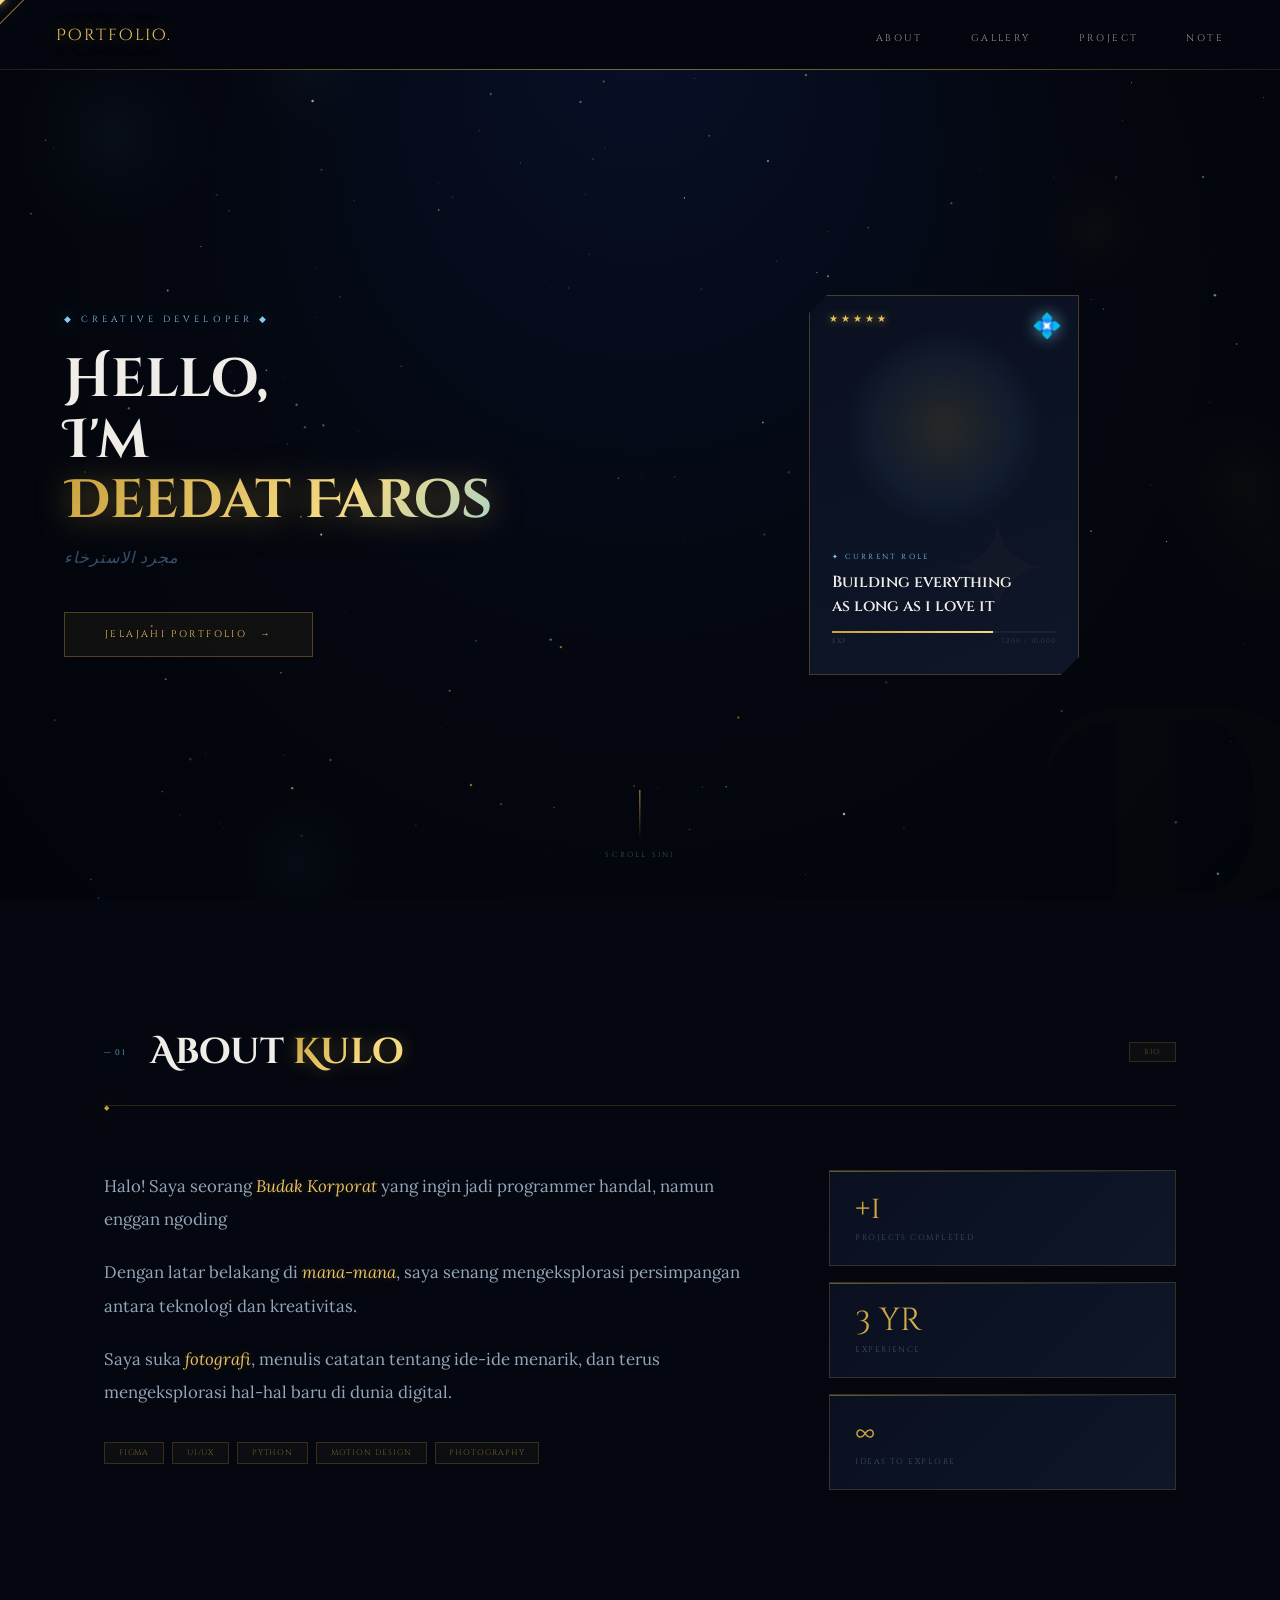
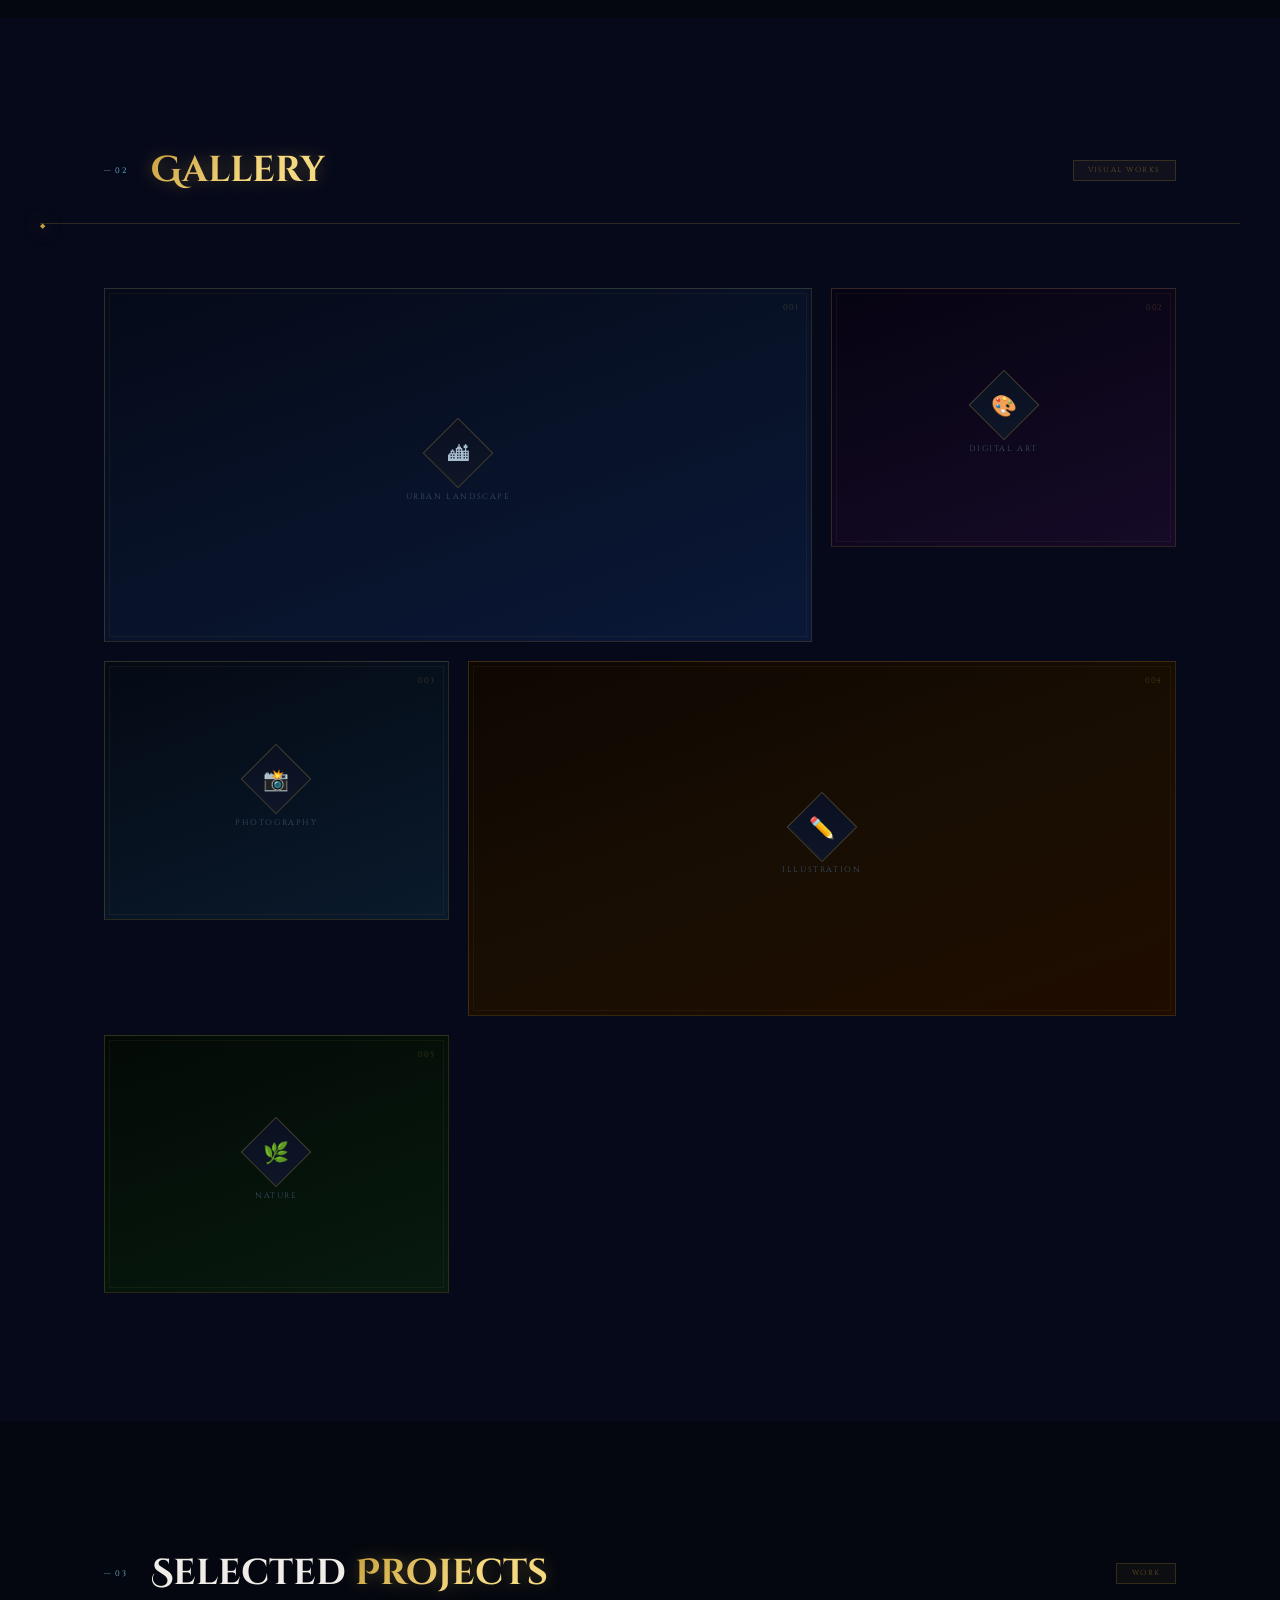
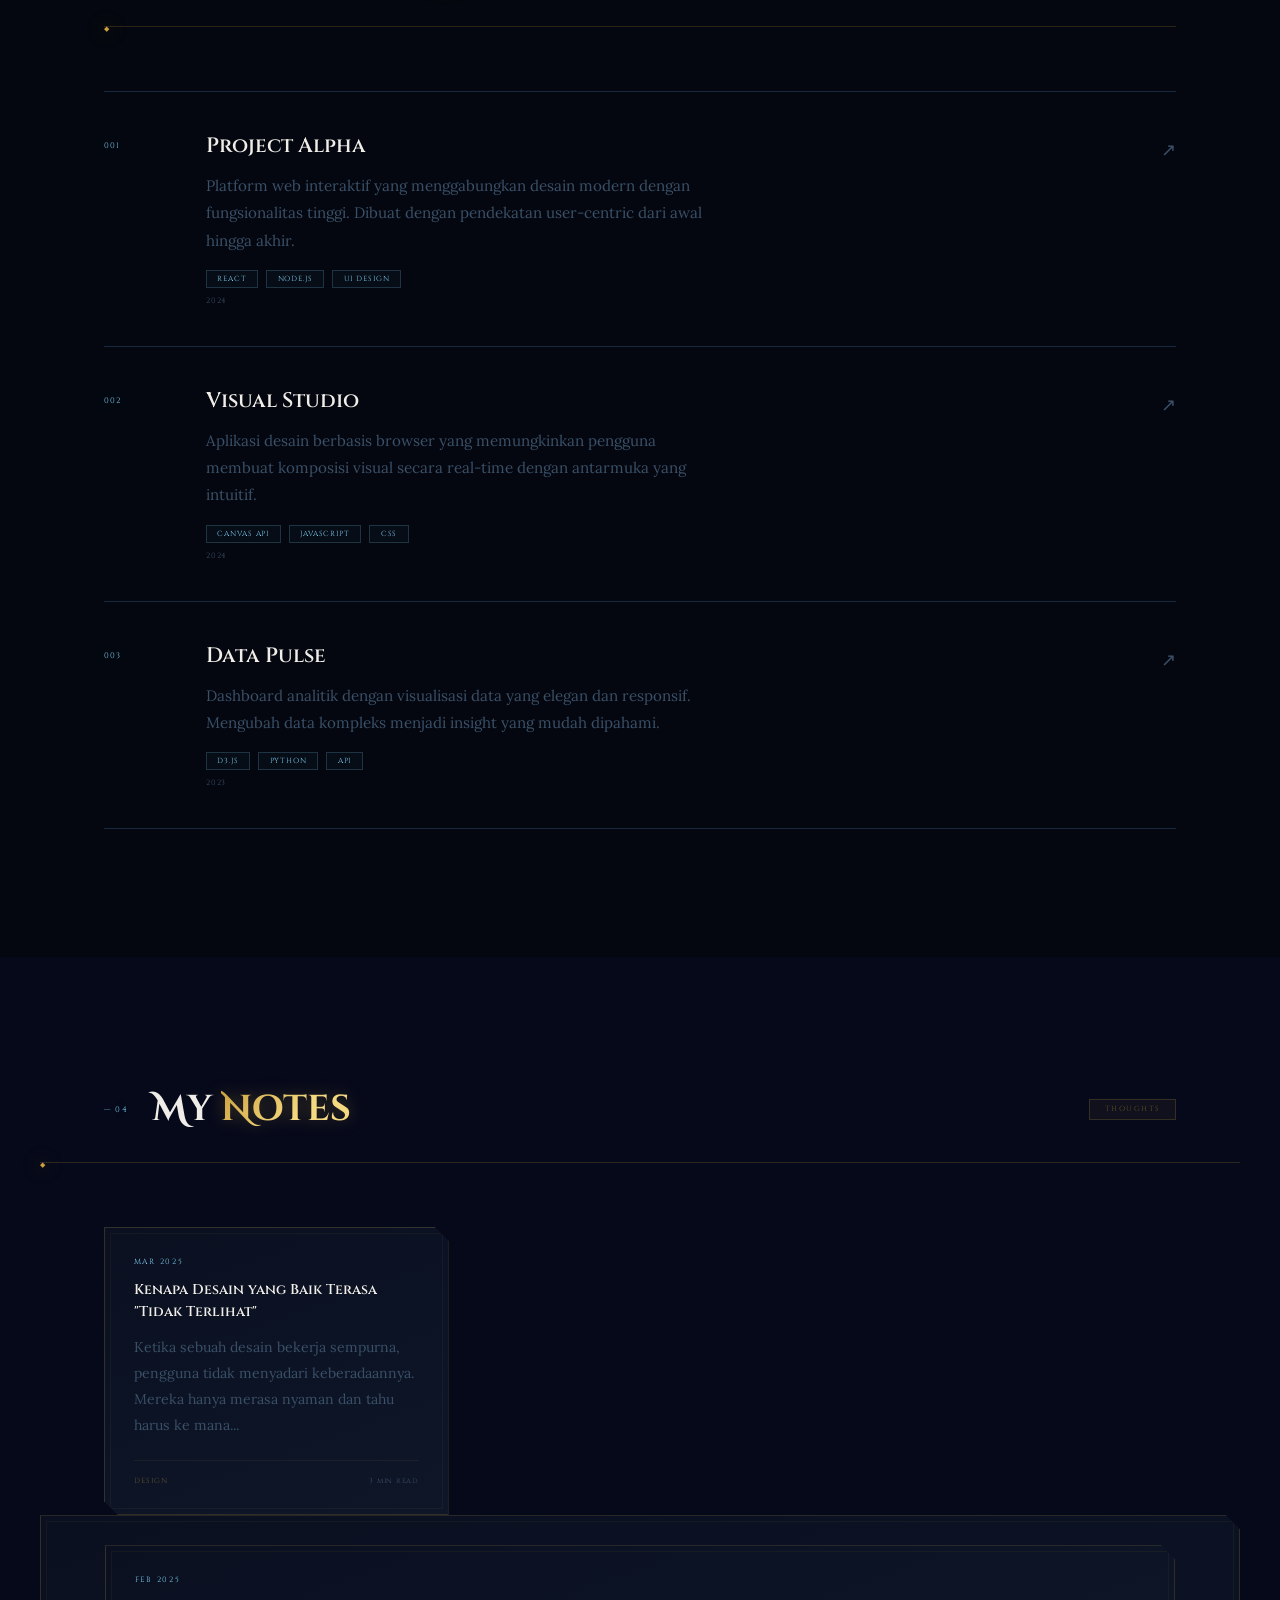
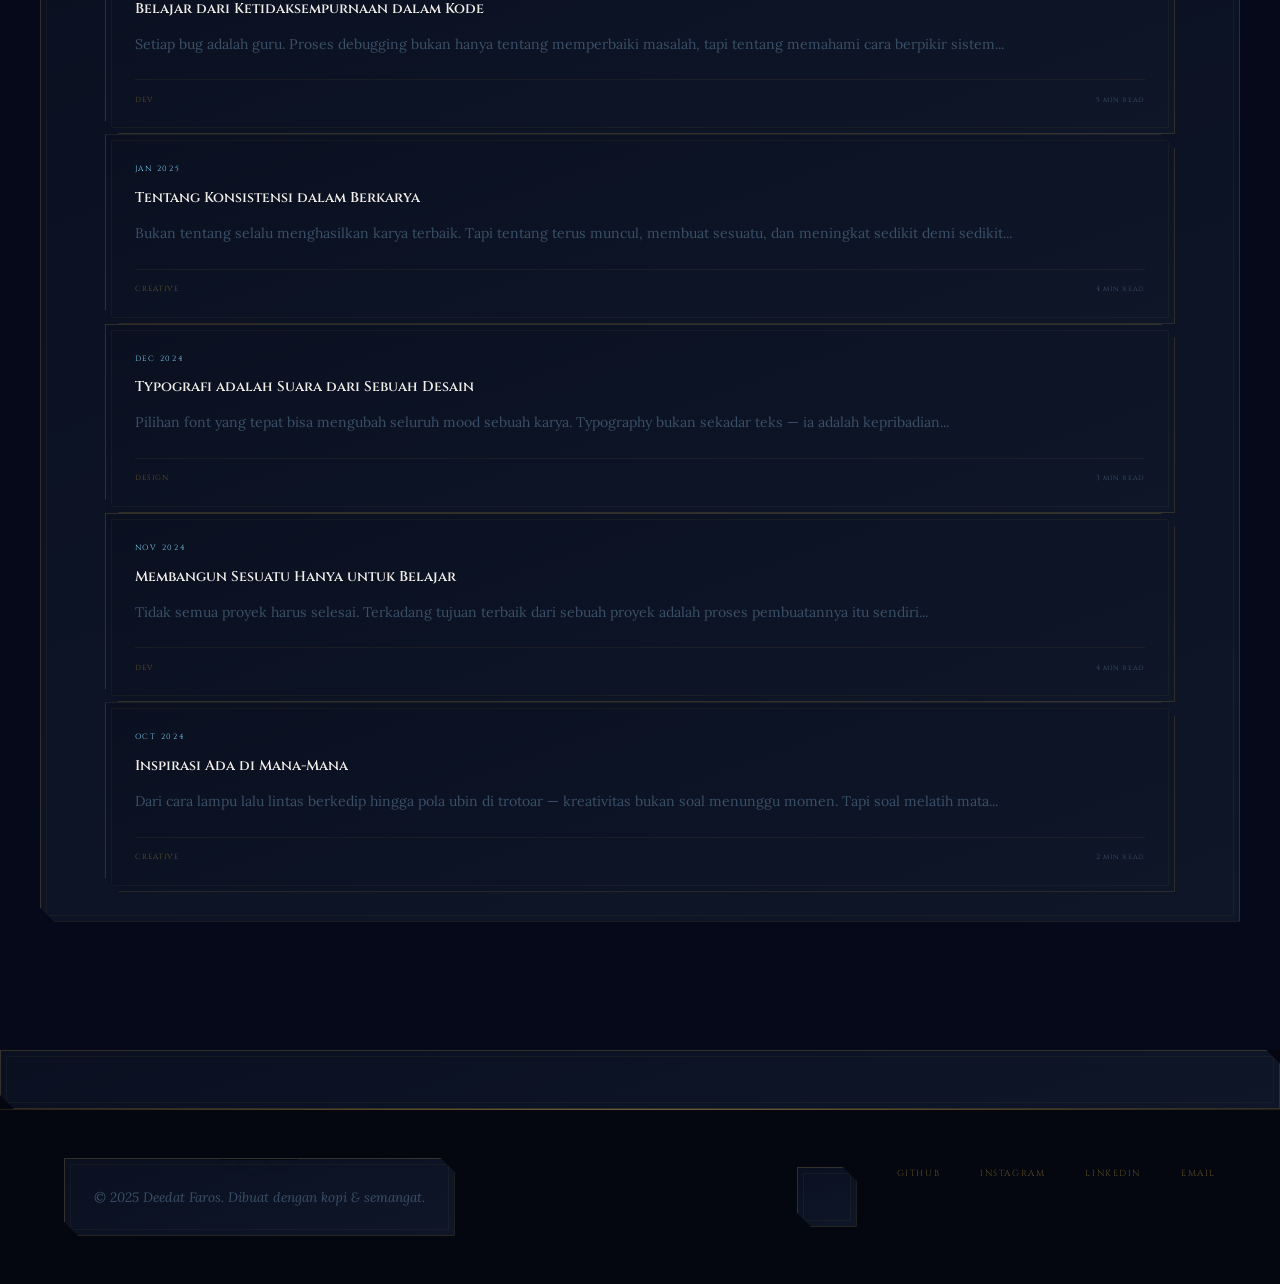
==== index.html @ 7fb55b37 "Update index.html" ====
<!DOCTYPE html>
<html lang="id">
<head>
<meta charset="UTF-8"/>
<meta name="viewport" content="width=device-width, initial-scale=1.0"/>
<title>Portfolio — Deedat Faros</title>
<link rel="stylesheet" href="style.css"/>
</head>
<body>

<!-- LOADER -->
<div id="loader">
  <div class="loader-logo">✦ Portfolio ✦</div>
  <div class="loader-bar-wrap"><div class="loader-bar" id="loaderBar"></div></div>
  <div class="loader-text" id="loaderTxt">Memasuki Dunia...</div>
</div>

<!-- CANVAS -->
<canvas id="bgCanvas"></canvas>

<!-- CURSOR -->
<div class="cursor-dot" id="cursorDot"></div>
<div class="cursor-ring" id="cursorRing"></div>

<!-- NAVBAR -->
<nav>
  <a href="#hero" class="nav-logo">Portfolio.</a>
  <ul class="nav-links">
    <li><a href="#about"> About</a></li>
    <li><a href="#gallery"> Gallery</a></li>
    <li><a href="#projects"> Project</a></li>
    <li><a href="#notes"> Note</a></li>
  </ul>
</nav>

<!-- HERO -->
<section id="hero">
  <div class="hero-grid">
    <div class="hero-left">
      <div class="hero-eyebrow">◆ Creative Developer ◆</div>
      <h1 class="hero-name">Hello,<br>I'm <span>Deedat Faros</span></h1>
      <p class="hero-subtitle" id="heroSub">مجرد الاسترخاء</p>
      <a href="#about" class="hero-cta">Jelajahi Portfolio <span>→</span></a>
    </div>
    <div class="hero-right">
      <div class="hero-card" id="heroCard">
        <div class="hero-card-glow"></div>
        <div class="hero-card-rune">✦</div>
        <div class="hero-card-stars">★★★★★</div>
        <div class="hero-card-element">💠</div>
        <div class="hero-card-inner">
          <div class="hero-card-label">✦ Current Role</div>
          <div class="hero-card-role">Building everything<br>as long as i love it</div>
          <div class="hero-card-bar"></div>
          <div class="hero-card-bar-label"><span>EXP</span><span>7,200 / 10,000</span></div>
        </div>
      </div>
    </div>
  </div>
  <div class="hero-bg-letter">D</div>
  <div class="hero-scroll"><div class="scroll-line"></div><span>Scroll sini</span></div>
</section>

<!-- ABOUT -->
<section id="about" class="section-light">
  <div class="section-header">
    <span class="section-num">— 01</span>
    <h2 class="section-title">About <em>Kulo</em></h2>
    <span class="section-tag">Bio</span>
  </div>
  <div class="about-grid">
    <div>
      <div class="about-bio">
        <p>Halo! Saya seorang <span class="hl">Budak Korporat</span> yang ingin jadi programmer handal, namun enggan ngoding</p>
        <p>Dengan latar belakang di <span class="hl">mana-mana</span>, saya senang mengeksplorasi persimpangan antara teknologi dan kreativitas.</p>
        <p>Saya suka <span class="hl">fotografi</span>, menulis catatan tentang ide-ide menarik, dan terus mengeksplorasi hal-hal baru di dunia digital.</p>
      </div>
      <div class="skills-row">
        <span class="skill-tag">Figma</span>
        <span class="skill-tag">UI/UX</span>
        <span class="skill-tag">Python</span>
        <span class="skill-tag">Motion Design</span>
        <span class="skill-tag">Photography</span>
      </div>
    </div>
    <div class="about-stats">
      <div class="stat-item"><div class="stat-num">+1</div><div class="stat-label">Projects Completed</div></div>
      <div class="stat-item"><div class="stat-num">3 yr</div><div class="stat-label">Experience</div></div>
      <div class="stat-item"><div class="stat-num">∞</div><div class="stat-label">Ideas to Explore</div></div>
    </div>
  </div>
</section>

<!-- GALLERY -->
<section id="gallery" class="section-dark">
  <div class="section-header">
    <span class="section-num">— 02</span>
    <h2 class="section-title"><em>Gallery</em></h2>
    <span class="section-tag">Visual Works</span>
  </div>
  <div class="gallery-grid">
    <div class="gallery-item g1">
      <div class="gallery-num">001</div>
      <div class="gallery-placeholder">
        <div class="gallery-icon"><span>🏙</span></div>
        <div class="gallery-label">Urban Landscape</div>
      </div>
      <div class="gallery-overlay"></div>
    </div>
    <div class="gallery-item g2">
      <div class="gallery-num">002</div>
      <div class="gallery-placeholder">
        <div class="gallery-icon"><span>🎨</span></div>
        <div class="gallery-label">Digital Art</div>
      </div>
      <div class="gallery-overlay"></div>
    </div>
    <div class="gallery-item g3">
      <div class="gallery-num">003</div>
      <div class="gallery-placeholder">
        <div class="gallery-icon"><span>📸</span></div>
        <div class="gallery-label">Photography</div>
      </div>
      <div class="gallery-overlay"></div>
    </div>
    <div class="gallery-item g4">
      <div class="gallery-num">004</div>
      <div class="gallery-placeholder">
        <div class="gallery-icon"><span>✏️</span></div>
        <div class="gallery-label">Illustration</div>
      </div>
      <div class="gallery-overlay"></div>
    </div>
    <div class="gallery-item g5">
      <div class="gallery-num">005</div>
      <div class="gallery-placeholder">
        <div class="gallery-icon"><span>🌿</span></div>
        <div class="gallery-label">Nature</div>
      </div>
      <div class="gallery-overlay"></div>
    </div>
  </div>
</section>

<!-- PROJECTS -->
<section id="projects" class="section-light">
  <div class="section-header">
    <span class="section-num">— 03</span>
    <h2 class="section-title">Selected <em>Projects</em></h2>
    <span class="section-tag">Work</span>
  </div>
  <div class="projects-list">
    <div class="project-item">
      <div class="project-num">001</div>
      <div class="project-content">
        <div class="project-name">Project Alpha</div>
        <div class="project-desc">Platform web interaktif yang menggabungkan desain modern dengan fungsionalitas tinggi. Dibuat dengan pendekatan user-centric dari awal hingga akhir.</div>
        <div class="project-tags"><span class="project-tag">React</span><span class="project-tag">Node.js</span><span class="project-tag">UI Design</span></div>
        <div class="project-year">2024</div>
      </div>
      <div class="project-arrow">↗</div>
    </div>
    <div class="project-item">
      <div class="project-num">002</div>
      <div class="project-content">
        <div class="project-name">Visual Studio</div>
        <div class="project-desc">Aplikasi desain berbasis browser yang memungkinkan pengguna membuat komposisi visual secara real-time dengan antarmuka yang intuitif.</div>
        <div class="project-tags"><span class="project-tag">Canvas API</span><span class="project-tag">JavaScript</span><span class="project-tag">CSS</span></div>
        <div class="project-year">2024</div>
      </div>
      <div class="project-arrow">↗</div>
    </div>
    <div class="project-item">
      <div class="project-num">003</div>
      <div class="project-content">
        <div class="project-name">Data Pulse</div>
        <div class="project-desc">Dashboard analitik dengan visualisasi data yang elegan dan responsif. Mengubah data kompleks menjadi insight yang mudah dipahami.</div>
        <div class="project-tags"><span class="project-tag">D3.js</span><span class="project-tag">Python</span><span class="project-tag">API</span></div>
        <div class="project-year">2023</div>
      </div>
      <div class="project-arrow">↗</div>
    </div>
  </div>
</section>

<!-- NOTES -->
<section id="notes" class="section-dark">
  <div class="section-header">
    <span class="section-num">— 04</span>
    <h2 class="section-title">My <em>Notes</em></h2>
    <span class="section-tag">Thoughts</span>
  </div>
  <div class="notes-grid">
    <a href="note2.html" class="note-card" style="text-decoration:none;display:block;">
      <div class="note-shimmer"></div>
      <div class="note-date">Mar 2025</div>
      <div class="note-title">Kenapa Desain yang Baik Terasa "Tidak Terlihat"</div>
      <div class="note-excerpt">Ketika sebuah desain bekerja sempurna, pengguna tidak menyadari keberadaannya. Mereka hanya merasa nyaman dan tahu harus ke mana...</div>
      <div class="note-footer"><span class="note-cat">Design</span><span class="note-read">3 min read</span></div>
    </div>
    <div class="note-card">
      <div class="note-shimmer"></div>
      <div class="note-date">Feb 2025</div>
      <div class="note-title">Belajar dari Ketidaksempurnaan dalam Kode</div>
      <div class="note-excerpt">Setiap bug adalah guru. Proses debugging bukan hanya tentang memperbaiki masalah, tapi tentang memahami cara berpikir sistem...</div>
      <div class="note-footer"><span class="note-cat">Dev</span><span class="note-read">5 min read</span></div>
    </div>
    <div class="note-card">
      <div class="note-shimmer"></div>
      <div class="note-date">Jan 2025</div>
      <div class="note-title">Tentang Konsistensi dalam Berkarya</div>
      <div class="note-excerpt">Bukan tentang selalu menghasilkan karya terbaik. Tapi tentang terus muncul, membuat sesuatu, dan meningkat sedikit demi sedikit...</div>
      <div class="note-footer"><span class="note-cat">Creative</span><span class="note-read">4 min read</span></div>
    </div>
    <div class="note-card">
      <div class="note-shimmer"></div>
      <div class="note-date">Dec 2024</div>
      <div class="note-title">Typografi adalah Suara dari Sebuah Desain</div>
      <div class="note-excerpt">Pilihan font yang tepat bisa mengubah seluruh mood sebuah karya. Typography bukan sekadar teks — ia adalah kepribadian...</div>
      <div class="note-footer"><span class="note-cat">Design</span><span class="note-read">3 min read</span></div>
    </div>
    <div class="note-card">
      <div class="note-shimmer"></div>
      <div class="note-date">Nov 2024</div>
      <div class="note-title">Membangun Sesuatu Hanya untuk Belajar</div>
      <div class="note-excerpt">Tidak semua proyek harus selesai. Terkadang tujuan terbaik dari sebuah proyek adalah proses pembuatannya itu sendiri...</div>
      <div class="note-footer"><span class="note-cat">Dev</span><span class="note-read">4 min read</span></div>
    </div>
    <div class="note-card">
      <div class="note-shimmer"></div>
      <div class="note-date">Oct 2024</div>
      <div class="note-title">Inspirasi Ada di Mana-Mana</div>
      <div class="note-excerpt">Dari cara lampu lalu lintas berkedip hingga pola ubin di trotoar — kreativitas bukan soal menunggu momen. Tapi soal melatih mata...</div>
      <div class="note-footer"><span class="note-cat">Creative</span><span class="note-read">2 min read</span></div>
    </div>
  </div>
</section>

<!-- FOOTER -->
<footer>
  <div class="footer-ornament">✦ ◆ ✦</div>
  <div class="footer-copy">© 2025 Deedat Faros. Dibuat dengan kopi & semangat.</div>
  <div class="footer-links">
    <a href="https://github.com/MAMAGHUF2ON" target="_blank">GitHub</a>
    <a href="https://www.instagram.com/kynikospath/" target="_blank">Instagram</a>
    <a href="https://www.linkedin.com/in/muhammad-deedat-faros-36aa69368/" target="_blank">LinkedIn</a>
    <a href="mailto:emailkamu@gmail.com" target="_blank">Email</a>
  </div>
</footer>

<script src="main.js"></script>
</body>
</html>
---- style.css ----
@import url('https://fonts.googleapis.com/css2?family=Cinzel:wght@400;500;600;700&family=Cinzel+Decorative:wght@400;700&family=Lora:ital,wght@0,400;0,500;1,400;1,500&display=swap');

/* ══════════════════════════════════════
   VARIABLES
══════════════════════════════════════ */
:root {
  --bg:       #04070f;
  --bg-dark:  #06091a;
  --surface:  #0a1020;
  --surface2: #0e1628;
  --border:   #1a2840;
  --gold:     #c8a03c;
  --gold2:    #e8c060;
  --gold3:    #f5d980;
  --sky:      #7ecef4;
  --white:    #f0ede8;
  --muted:    #3a5068;
  --text:     #a8bcd0;
  --glow-g:   0 0 18px rgba(200,160,60,0.55), 0 0 50px rgba(200,160,60,0.18);
  --glow-s:   0 0 18px rgba(126,206,244,0.45), 0 0 50px rgba(126,206,244,0.12);
}

/* ══════════════════════════════════════
   RESET & BASE
══════════════════════════════════════ */
*, *::before, *::after { box-sizing: border-box; margin: 0; padding: 0; }
html { scroll-behavior: smooth; }

body {
  background: var(--bg);
  color: var(--text);
  font-family: 'Lora', Georgia, serif;
  overflow-x: hidden;
  cursor: none;
}

/* ══════════════════════════════════════
   LOADER
══════════════════════════════════════ */
#loader {
  position: fixed; inset: 0;
  background: var(--bg);
  z-index: 9999;
  display: flex; flex-direction: column;
  align-items: center; justify-content: center; gap: 2rem;
  transition: opacity 0.8s ease, visibility 0.8s ease;
}
#loader.hidden { opacity: 0; visibility: hidden; pointer-events: none; }

.loader-logo {
  font-family: 'Cinzel Decorative', serif;
  font-size: 1.8rem; color: var(--gold2);
  letter-spacing: 0.15em;
  text-shadow: var(--glow-g);
  animation: pulse 1.5s ease-in-out infinite;
}
@keyframes pulse { 0%,100%{opacity:.6;transform:scale(1)} 50%{opacity:1;transform:scale(1.03)} }

.loader-bar-wrap { width: 260px; height: 2px; background: rgba(200,160,60,0.12); }
.loader-bar { height: 100%; width: 0%; background: linear-gradient(to right, var(--gold), var(--gold3)); box-shadow: var(--glow-g); transition: width .05s linear; }
.loader-text { font-family: 'Cinzel', serif; font-size: 0.52rem; letter-spacing: 0.3em; text-transform: uppercase; color: var(--muted); }

/* ══════════════════════════════════════
   CANVAS (STRICTLY BEHIND EVERYTHING)
══════════════════════════════════════ */
#bgCanvas {
  position: fixed; inset: 0;
  z-index: 0;
  pointer-events: none;
  display: block;
}

/* ══════════════════════════════════════
   CURSOR
══════════════════════════════════════ */
.cursor-dot {
  width: 7px; height: 7px;
  background: var(--gold3);
  position: fixed; pointer-events: none; z-index: 9998;
  transform: translate(-50%,-50%) rotate(45deg);
  box-shadow: 0 0 10px rgba(245,217,128,.9), 0 0 25px rgba(200,160,60,.5);
  transition: width .15s, height .15s;
}
.cursor-ring {
  width: 34px; height: 34px;
  border: 1px solid rgba(200,160,60,.55);
  position: fixed; pointer-events: none; z-index: 9997;
  transform: translate(-50%,-50%) rotate(45deg);
  transition: width .12s, height .12s;
}

/* ══════════════════════════════════════
   NAV
══════════════════════════════════════ */
nav {
  position: fixed; top: 0; left: 0; right: 0;
  height: 70px; padding: 0 3.5rem;
  display: flex; align-items: center; justify-content: space-between;
  background: rgba(4,7,15,0.96);
  backdrop-filter: blur(20px);
  border-bottom: 1px solid rgba(200,160,60,0.15);
  z-index: 1000;
}
nav::after {
  content: '';
  position: absolute; bottom: -1px; left: 0; right: 0; height: 1px;
  background: linear-gradient(90deg, transparent, var(--gold) 25%, var(--gold3) 50%, var(--gold) 75%, transparent);
  opacity: .4;
}

.nav-logo {
  font-family: 'Cinzel Decorative', serif;
  font-size: 1rem; color: var(--gold2);
  text-decoration: none; letter-spacing: .12em;
  text-shadow: var(--glow-g);
}
.nav-links { display: flex; gap: 3rem; list-style: none; align-items: center; }
.nav-links a {
  color: rgba(216,208,192,.7);
  text-decoration: none;
  font-family: 'Cinzel', serif; font-size: .6rem;
  letter-spacing: .25em; text-transform: uppercase;
  transition: color .3s, opacity .3s;
  position: relative;
}
.nav-links a::after {
  content: ''; position: absolute; bottom: -6px; left: 50%;
  transform: translateX(-50%); width: 0; height: 1px;
  background: var(--gold2); box-shadow: var(--glow-g);
  transition: width .3s;
}
.nav-links a:hover { color: var(--gold2); }
.nav-links a:hover::after { width: 100%; }
.nav-index { font-size: .46rem; color: var(--sky); vertical-align: super; margin-right: 3px; opacity: .7; }

/* ══════════════════════════════════════
   SECTION BASE
   — all sections sit above canvas (z-index: 1+)
   — section-light and section-dark provide bg
══════════════════════════════════════ */
section {
  position: relative;
  z-index: 1;
  padding: 8rem 4rem;
  max-width: 1200px;
  margin: 0 auto;
}

/* Full-width dark sections */
section.section-dark {
  max-width: 100%;
  background: var(--bg-dark);
  padding: 8rem 0;
}
section.section-dark > * {
  max-width: 1200px;
  margin-left: auto; margin-right: auto;
  padding-left: 4rem; padding-right: 4rem;
}
/* Override so section-header and grid inside section-dark have correct padding */
section.section-dark .section-header,
section.section-dark .gallery-grid,
section.section-dark .notes-grid { padding-left: 4rem; padding-right: 4rem; max-width: 1200px; margin: 0 auto; }

section.section-dark .section-header { margin-bottom: 4rem; padding-bottom: 1.8rem; }

section.section-light { background: transparent; }

/* HERO is special – full width */
#hero {
  max-width: 100%;
  min-height: 100vh;
  display: flex; align-items: center;
  padding: 0 4rem;
  overflow: hidden;
}

/* ══════════════════════════════════════
   SECTION HEADER
══════════════════════════════════════ */
.section-header {
  display: flex; align-items: center; gap: 1.5rem;
  margin-bottom: 4rem;
  padding-bottom: 1.8rem;
  border-bottom: 1px solid rgba(200,160,60,0.2);
  position: relative;
}
.section-header::before {
  content: '◆';
  position: absolute; bottom: -7px; left: 0;
  font-size: .46rem; color: var(--gold); text-shadow: var(--glow-g);
}
.section-num { font-family: 'Cinzel', serif; font-size: .5rem; color: var(--sky); letter-spacing: .2em; white-space: nowrap; text-shadow: var(--glow-s); }
.section-title { font-family: 'Cinzel Decorative', serif; font-size: clamp(1.6rem, 2.8vw, 2.8rem); font-weight: 700; color: var(--white); }
.section-title em {
  font-style: normal;
  background: linear-gradient(135deg, var(--gold) 0%, var(--gold3) 60%);
  -webkit-background-clip: text; -webkit-text-fill-color: transparent; background-clip: text;
  filter: drop-shadow(0 0 8px rgba(200,160,60,.35));
}
.section-tag {
  margin-left: auto;
  font-family: 'Cinzel', serif; font-size: .46rem; letter-spacing: .2em; text-transform: uppercase;
  color: rgba(200,160,60,.45); border: 1px solid rgba(200,160,60,.2); padding: .28rem .9rem;
  background: rgba(200,160,60,.05); white-space: nowrap;
}

/* ══════════════════════════════════════
   HERO
══════════════════════════════════════ */
.hero-grid {
  display: grid; grid-template-columns: 1fr 1fr; gap: 4rem;
  align-items: center; width: 100%; max-width: 1200px; margin: 0 auto;
  padding-top: 70px; position: relative; z-index: 1;
}
.hero-eyebrow {
  font-family: 'Cinzel', serif; font-size: .56rem; letter-spacing: .45em; text-transform: uppercase;
  color: var(--sky); margin-bottom: 1.6rem; text-shadow: var(--glow-s);
}
.hero-name {
  font-family: 'Cinzel Decorative', serif; font-size: clamp(2rem, 4.2vw, 4.8rem); font-weight: 700;
  line-height: 1.12; color: var(--white); margin-bottom: .6rem;
}
.hero-name span {
  display: block;
  background: linear-gradient(135deg, var(--gold) 0%, var(--gold3) 50%, var(--sky) 100%);
  -webkit-background-clip: text; -webkit-text-fill-color: transparent; background-clip: text;
  filter: drop-shadow(0 2px 16px rgba(200,160,60,.5));
}
.hero-subtitle { font-family: 'Lora', serif; font-style: italic; font-size: 1rem; color: var(--muted); margin-top: 1rem; margin-bottom: 2.8rem; letter-spacing: .06em; }
.hero-cta {
  display: inline-flex; align-items: center; gap: .8rem;
  padding: .95rem 2.5rem; color: var(--gold2);
  text-decoration: none; font-family: 'Cinzel', serif; font-size: .6rem;
  letter-spacing: .25em; text-transform: uppercase;
  background: rgba(200,160,60,.07); border: 1px solid rgba(200,160,60,.35);
  transition: all .4s; position: relative; overflow: hidden;
}
.hero-cta::after {
  content: ''; position: absolute; inset: 0;
  background: linear-gradient(135deg, rgba(200,160,60,.18), rgba(126,206,244,.06));
  transform: translateX(-101%); transition: transform .45s ease;
}
.hero-cta:hover { border-color: rgba(200,160,60,.75); color: var(--gold3); box-shadow: var(--glow-g); }
.hero-cta:hover::after { transform: translateX(0); }

.hero-right { display: flex; justify-content: center; align-items: center; }

.hero-card {
  width: 270px; height: 380px;
  background: linear-gradient(160deg, var(--surface), var(--surface2));
  border: 1px solid rgba(200,160,60,.3);
  position: relative; overflow: hidden;
  clip-path: polygon(18px 0,100% 0,100% calc(100% - 18px),calc(100% - 18px) 100%,0 100%,0 18px);
  transition: box-shadow .4s;
}
.hero-card:hover { box-shadow: var(--glow-g); }
.hero-card-glow {
  position: absolute; top: 35%; left: 50%; transform: translate(-50%,-50%);
  width: 200px; height: 200px;
  background: radial-gradient(circle, rgba(200,160,60,.15) 0%, rgba(126,206,244,.05) 50%, transparent 70%);
  animation: cardGlow 3.5s ease-in-out infinite;
}
@keyframes cardGlow { 0%,100%{opacity:.5;transform:translate(-50%,-50%) scale(1)} 50%{opacity:1;transform:translate(-50%,-50%) scale(1.25)} }
.hero-card-rune {
  position: absolute; top: 50%; left: 50%;
  font-size: 8rem; color: var(--gold); opacity: .03; user-select: none;
  animation: runeRot 30s linear infinite;
}
@keyframes runeRot { from{transform:translate(-50%,-50%) rotate(0deg)} to{transform:translate(-50%,-50%) rotate(360deg)} }
.hero-card-stars { position: absolute; top: 1rem; left: 1.2rem; color: var(--gold2); font-size: .6rem; letter-spacing: 3px; text-shadow: 0 0 8px rgba(200,160,60,.9); z-index: 4; }
.hero-card-element { position: absolute; top: .9rem; right: 1rem; font-size: 1.5rem; animation: elemPulse 2.5s ease-in-out infinite; z-index: 4; filter: drop-shadow(0 0 8px rgba(126,206,244,.7)); }
@keyframes elemPulse { 0%,100%{transform:scale(1);opacity:.8} 50%{transform:scale(1.15);opacity:1} }
.hero-card-inner { position: absolute; bottom: 1.8rem; left: 1.4rem; right: 1.4rem; z-index: 4; }
.hero-card-label { font-family: 'Cinzel', serif; font-size: .46rem; letter-spacing: .3em; text-transform: uppercase; color: var(--sky); margin-bottom: .5rem; }
.hero-card-role { font-family: 'Cinzel', serif; font-size: 1rem; font-weight: 600; color: var(--white); line-height: 1.5; }
.hero-card-bar { margin-top: .8rem; height: 2px; background: rgba(255,255,255,.05); position: relative; overflow: hidden; }
.hero-card-bar::after { content: ''; position: absolute; left: 0; top: 0; bottom: 0; width: 72%; background: linear-gradient(to right, var(--gold), var(--gold3)); box-shadow: 0 0 6px rgba(200,160,60,.8); }
.hero-card-bar-label { font-family: 'Cinzel', serif; font-size: .4rem; letter-spacing: .15em; color: var(--muted); margin-top: .25rem; display: flex; justify-content: space-between; }

.hero-bg-letter { position: absolute; bottom: -4rem; right: -3rem; font-family: 'Cinzel Decorative', serif; font-size: 18rem; font-weight: 900; color: rgba(200,160,60,.018); pointer-events: none; user-select: none; line-height: 1; z-index: 0; }
.hero-scroll { position: absolute; bottom: 2.5rem; left: 50%; transform: translateX(-50%); display: flex; flex-direction: column; align-items: center; gap: .6rem; color: var(--muted); font-family: 'Cinzel', serif; font-size: .46rem; letter-spacing: .3em; text-transform: uppercase; z-index: 1; }
.scroll-line { width: 1px; height: 50px; background: linear-gradient(to bottom, var(--gold), transparent); animation: scrollPulse 2s ease-in-out infinite; }
@keyframes scrollPulse { 0%,100%{opacity:.25} 50%{opacity:.9} }

/* ══════════════════════════════════════
   ABOUT
══════════════════════════════════════ */
.about-grid { display: grid; grid-template-columns: 1.3fr .7fr; gap: 5rem; align-items: start; }
.about-bio { font-size: 1.05rem; line-height: 2; color: rgba(168,188,208,.88); }
.about-bio p + p { margin-top: 1.2rem; }
.hl { color: var(--gold2); font-style: italic; text-shadow: 0 0 8px rgba(200,160,60,.25); }
.about-stats { display: flex; flex-direction: column; gap: 1rem; }
.stat-item {
  padding: 1.4rem 1.6rem;
  background: linear-gradient(135deg, var(--surface), var(--surface2));
  border: 1px solid rgba(200,160,60,.22);
  position: relative; overflow: hidden; transition: all .4s;
}
.stat-item::before { content: ''; position: absolute; top: 0; left: 0; right: 0; height: 1px; background: linear-gradient(to right, var(--gold), transparent); opacity: .5; }
.stat-item:hover { border-color: rgba(200,160,60,.6); box-shadow: var(--glow-g); transform: translateX(6px); }
.stat-num { font-family: 'Cinzel Decorative', serif; font-size: 2rem; background: linear-gradient(135deg, var(--gold), var(--gold3)); -webkit-background-clip: text; -webkit-text-fill-color: transparent; background-clip: text; line-height: 1; }
.stat-label { font-family: 'Cinzel', serif; font-size: .5rem; letter-spacing: .18em; text-transform: uppercase; color: var(--muted); margin-top: .4rem; }
.skills-row { display: flex; flex-wrap: wrap; gap: .5rem; margin-top: 2rem; }
.skill-tag { padding: .28rem .85rem; border: 1px solid rgba(200,160,60,.22); font-family: 'Cinzel', serif; font-size: .5rem; letter-spacing: .12em; text-transform: uppercase; color: rgba(200,160,60,.55); background: rgba(200,160,60,.05); transition: all .3s; cursor: default; }
.skill-tag:hover { border-color: rgba(200,160,60,.7); color: var(--gold2); background: rgba(200,160,60,.1); }

/* ══════════════════════════════════════
   GALLERY
══════════════════════════════════════ */
.gallery-grid { display: grid; grid-template-columns: repeat(3,1fr); gap: 1.2rem; padding: 0 4rem; max-width: 1200px; margin: 0 auto; }
.gallery-item {
  background: var(--surface); border: 1px solid rgba(200,160,60,.2);
  aspect-ratio: 4/3; position: relative; overflow: hidden; cursor: pointer; transition: all .4s;
}
.gallery-item:nth-child(1) { grid-column: span 2; aspect-ratio: 2/1; }
.gallery-item:nth-child(4) { grid-column: span 2; aspect-ratio: 2/1; }
.gallery-item::before { content: ''; position: absolute; inset: 4px; border: 1px solid rgba(200,160,60,.07); z-index: 2; pointer-events: none; transition: border-color .4s; }
.gallery-item:hover { border-color: rgba(200,160,60,.65); box-shadow: var(--glow-g); }
.gallery-item:hover::before { border-color: rgba(200,160,60,.25); }
.gallery-placeholder { position: absolute; inset: 0; display: flex; align-items: center; justify-content: center; flex-direction: column; gap: .8rem; z-index: 3; }
.gallery-icon { width: 50px; height: 50px; border: 1px solid rgba(200,160,60,.3); background: linear-gradient(135deg, var(--surface), var(--surface2)); display: flex; align-items: center; justify-content: center; font-size: 1.3rem; transform: rotate(45deg); transition: all .4s; }
.gallery-icon span { transform: rotate(-45deg); display: block; }
.gallery-item:hover .gallery-icon { border-color: rgba(200,160,60,.75); box-shadow: var(--glow-g); transform: rotate(45deg) scale(1.1); }
.gallery-label { font-family: 'Cinzel', serif; font-size: .5rem; letter-spacing: .2em; text-transform: uppercase; color: var(--muted); }
.gallery-overlay { position: absolute; inset: 0; background: linear-gradient(to top, rgba(200,160,60,.15) 0%, transparent 60%); opacity: 0; transition: opacity .4s; }
.gallery-item:hover .gallery-overlay { opacity: 1; }
.gallery-num { position: absolute; top: .8rem; right: .8rem; font-family: 'Cinzel', serif; font-size: .5rem; letter-spacing: .1em; color: rgba(200,160,60,.3); z-index: 4; }
.g1 { background: linear-gradient(160deg,#040a18,#081228,#0a1838); }
.g2 { background: linear-gradient(160deg,#060312,#0e071c,#160a28); }
.g3 { background: linear-gradient(160deg,#040a14,#071220,#0a1a2c); }
.g4 { background: linear-gradient(160deg,#0e0702,#180e03,#200c00); }
.g5 { background: linear-gradient(160deg,#030a06,#05120a,#081a10); }

/* ══════════════════════════════════════
   PROJECTS
══════════════════════════════════════ */
.projects-list { display: flex; flex-direction: column; }
.project-item {
  border-bottom: 1px solid var(--border); padding: 2.5rem 0;
  display: grid; grid-template-columns: 70px 1fr auto; gap: 2rem;
  align-items: start; cursor: pointer; position: relative;
  transition: padding-left .4s, border-color .4s;
}
.project-item:first-child { border-top: 1px solid var(--border); }
.project-item::before { content: ''; position: absolute; left: 0; top: 0; bottom: 0; width: 2px; background: linear-gradient(to bottom, var(--gold), var(--sky)); opacity: 0; transition: opacity .4s; box-shadow: var(--glow-g); }
.project-item:hover { padding-left: 1.2rem; border-bottom-color: rgba(200,160,60,.25); }
.project-item:hover::before { opacity: 1; }
.project-num { font-family: 'Cinzel', serif; font-size: .5rem; letter-spacing: .15em; color: var(--sky); padding-top: .5rem; text-shadow: var(--glow-s); }
.project-name { font-family: 'Cinzel', serif; font-size: 1.3rem; font-weight: 600; color: var(--white); margin-bottom: .75rem; transition: color .3s; }
.project-item:hover .project-name { color: var(--gold2); text-shadow: 0 0 20px rgba(200,160,60,.3); }
.project-desc { font-size: .95rem; line-height: 1.8; color: var(--muted); max-width: 520px; }
.project-tags { display: flex; flex-wrap: wrap; gap: .5rem; margin-top: 1rem; }
.project-tag { font-family: 'Cinzel', serif; font-size: .46rem; letter-spacing: .12em; text-transform: uppercase; color: var(--sky); border: 1px solid rgba(126,206,244,.2); padding: .18rem .65rem; background: rgba(126,206,244,.03); }
.project-arrow { font-size: 1.1rem; color: var(--muted); padding-top: .4rem; transition: all .3s; }
.project-item:hover .project-arrow { color: var(--gold2); text-shadow: var(--glow-g); transform: translate(5px,-5px); }
.project-year { font-family: 'Cinzel', serif; font-size: .48rem; letter-spacing: .1em; color: var(--muted); margin-top: .5rem; }

/* ══════════════════════════════════════
   NOTES
══════════════════════════════════════ */
.notes-grid { display: grid; grid-template-columns: repeat(3,1fr); gap: 1.2rem; padding: 0 4rem; max-width: 1200px; margin: 0 auto; }
.note-card {
  background: linear-gradient(160deg, var(--surface), var(--surface2));
  border: 1px solid rgba(200,160,60,.2); padding: 1.8rem;
  position: relative; overflow: hidden; cursor: pointer;
  clip-path: polygon(0 0, calc(100% - 14px) 0, 100% 14px, 100% 100%, 14px 100%, 0 calc(100% - 14px));
  transition: border-color .4s, transform .4s, box-shadow .4s;
}
.note-card::before { content: ''; position: absolute; top: 0; left: 0; right: 0; height: 2px; background: linear-gradient(to right, var(--gold), rgba(200,160,60,.2), transparent); transform: scaleX(0); transform-origin: left; transition: transform .5s; }
.note-card::after { content: ''; position: absolute; inset: 5px; border: 1px solid rgba(200,160,60,.06); pointer-events: none; }
.note-card:hover { border-color: rgba(200,160,60,.55); transform: translateY(-5px); box-shadow: 0 12px 40px rgba(0,0,0,.5), var(--glow-g); }
.note-card:hover::before { transform: scaleX(1); }
.note-shimmer { position: absolute; inset: 0; background: linear-gradient(135deg, transparent, rgba(200,160,60,.04), transparent); transform: translateX(-100%); transition: transform .7s ease; pointer-events: none; }
.note-card:hover .note-shimmer { transform: translateX(100%); }
.note-date { font-family: 'Cinzel', serif; font-size: .48rem; letter-spacing: .22em; text-transform: uppercase; color: var(--sky); margin-bottom: .8rem; position: relative; z-index: 1; }
.note-title { font-family: 'Cinzel', serif; font-size: .88rem; font-weight: 600; color: var(--white); margin-bottom: .75rem; line-height: 1.5; position: relative; z-index: 1; }
.note-excerpt { font-size: .88rem; line-height: 1.85; color: var(--muted); position: relative; z-index: 1; }
.note-footer { display: flex; align-items: center; justify-content: space-between; margin-top: 1.4rem; padding-top: .9rem; border-top: 1px solid rgba(200,160,60,.08); position: relative; z-index: 1; }
.note-cat { font-family: 'Cinzel', serif; font-size: .46rem; letter-spacing: .15em; text-transform: uppercase; color: rgba(200,160,60,.45); }
.note-read { font-family: 'Cinzel', serif; font-size: .46rem; color: var(--muted); letter-spacing: .1em; }

/* ══════════════════════════════════════
   FOOTER
══════════════════════════════════════ */
footer {
  padding: 3rem 4rem; display: flex; align-items: center; justify-content: space-between;
  position: relative; z-index: 1; background: var(--bg);
  border-top: 1px solid rgba(200,160,60,.15);
}
footer::before { content: ''; position: absolute; top: -1px; left: 0; right: 0; height: 1px; background: linear-gradient(90deg, transparent, var(--gold) 30%, var(--gold3) 50%, var(--gold) 70%, transparent); opacity: .35; }
.footer-ornament { position: absolute; top: -8px; left: 50%; transform: translateX(-50%); color: var(--gold); font-size: .42rem; letter-spacing: 8px; text-shadow: var(--glow-g); background: var(--bg); padding: 0 .5rem; }
.footer-copy { font-family: 'Lora', serif; font-style: italic; font-size: .85rem; color: var(--muted); }
.footer-links { display: flex; gap: 2.5rem; }
.footer-links a { font-family: 'Cinzel', serif; font-size: .55rem; letter-spacing: .18em; text-transform: uppercase; color: rgba(200,160,60,.45); text-decoration: none; transition: all .3s; }
.footer-links a:hover { color: var(--gold2); text-shadow: var(--glow-g); }

/* ══════════════════════════════════════
   RESPONSIVE
══════════════════════════════════════ */
@media (max-width: 900px) {
  nav { padding: 0 1.5rem; }
  .nav-links { gap: 1.5rem; }
  section { padding: 5rem 1.5rem; }
  #hero { padding: 0 1.5rem; }
  section.section-dark { padding: 5rem 0; }
  section.section-dark .gallery-grid,
  section.section-dark .notes-grid,
  section.section-dark .section-header { padding-left: 1.5rem; padding-right: 1.5rem; }
  .hero-grid { grid-template-columns: 1fr; }
  .hero-right { display: none; }
  .about-grid { grid-template-columns: 1fr; gap: 3rem; }
  .gallery-grid { grid-template-columns: 1fr 1fr; }
  .gallery-item:nth-child(1), .gallery-item:nth-child(4) { grid-column: span 2; }
  .notes-grid { grid-template-columns: 1fr 1fr; }
  .project-item { grid-template-columns: 50px 1fr auto; gap: 1rem; }
  footer { flex-direction: column; gap: 1.5rem; text-align: center; padding: 2.5rem 1.5rem; }
}
@media (max-width: 600px) {
  .nav-links { display: none; }
  .gallery-grid { grid-template-columns: 1fr; }
  .gallery-item:nth-child(1), .gallery-item:nth-child(4) { grid-column: span 1; }
  .notes-grid { grid-template-columns: 1fr; }
  .project-item { grid-template-columns: 1fr; }
}
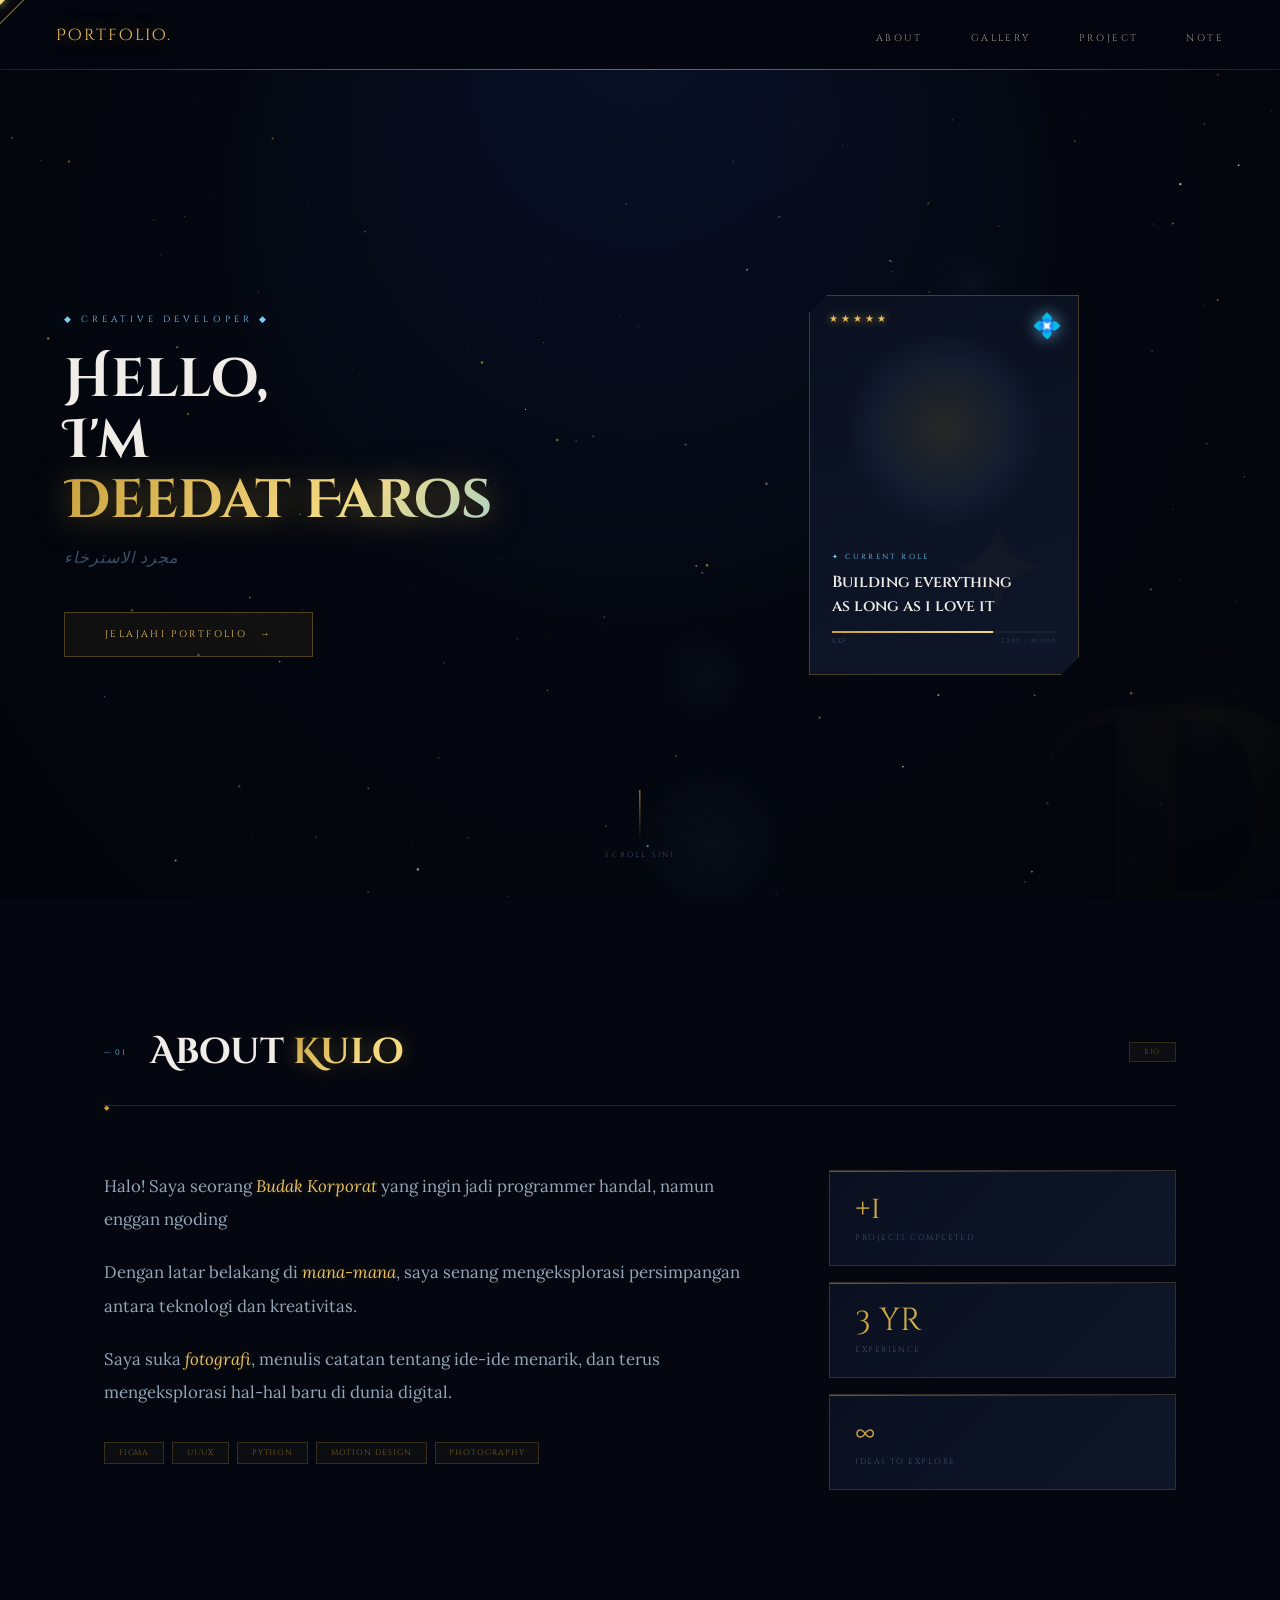
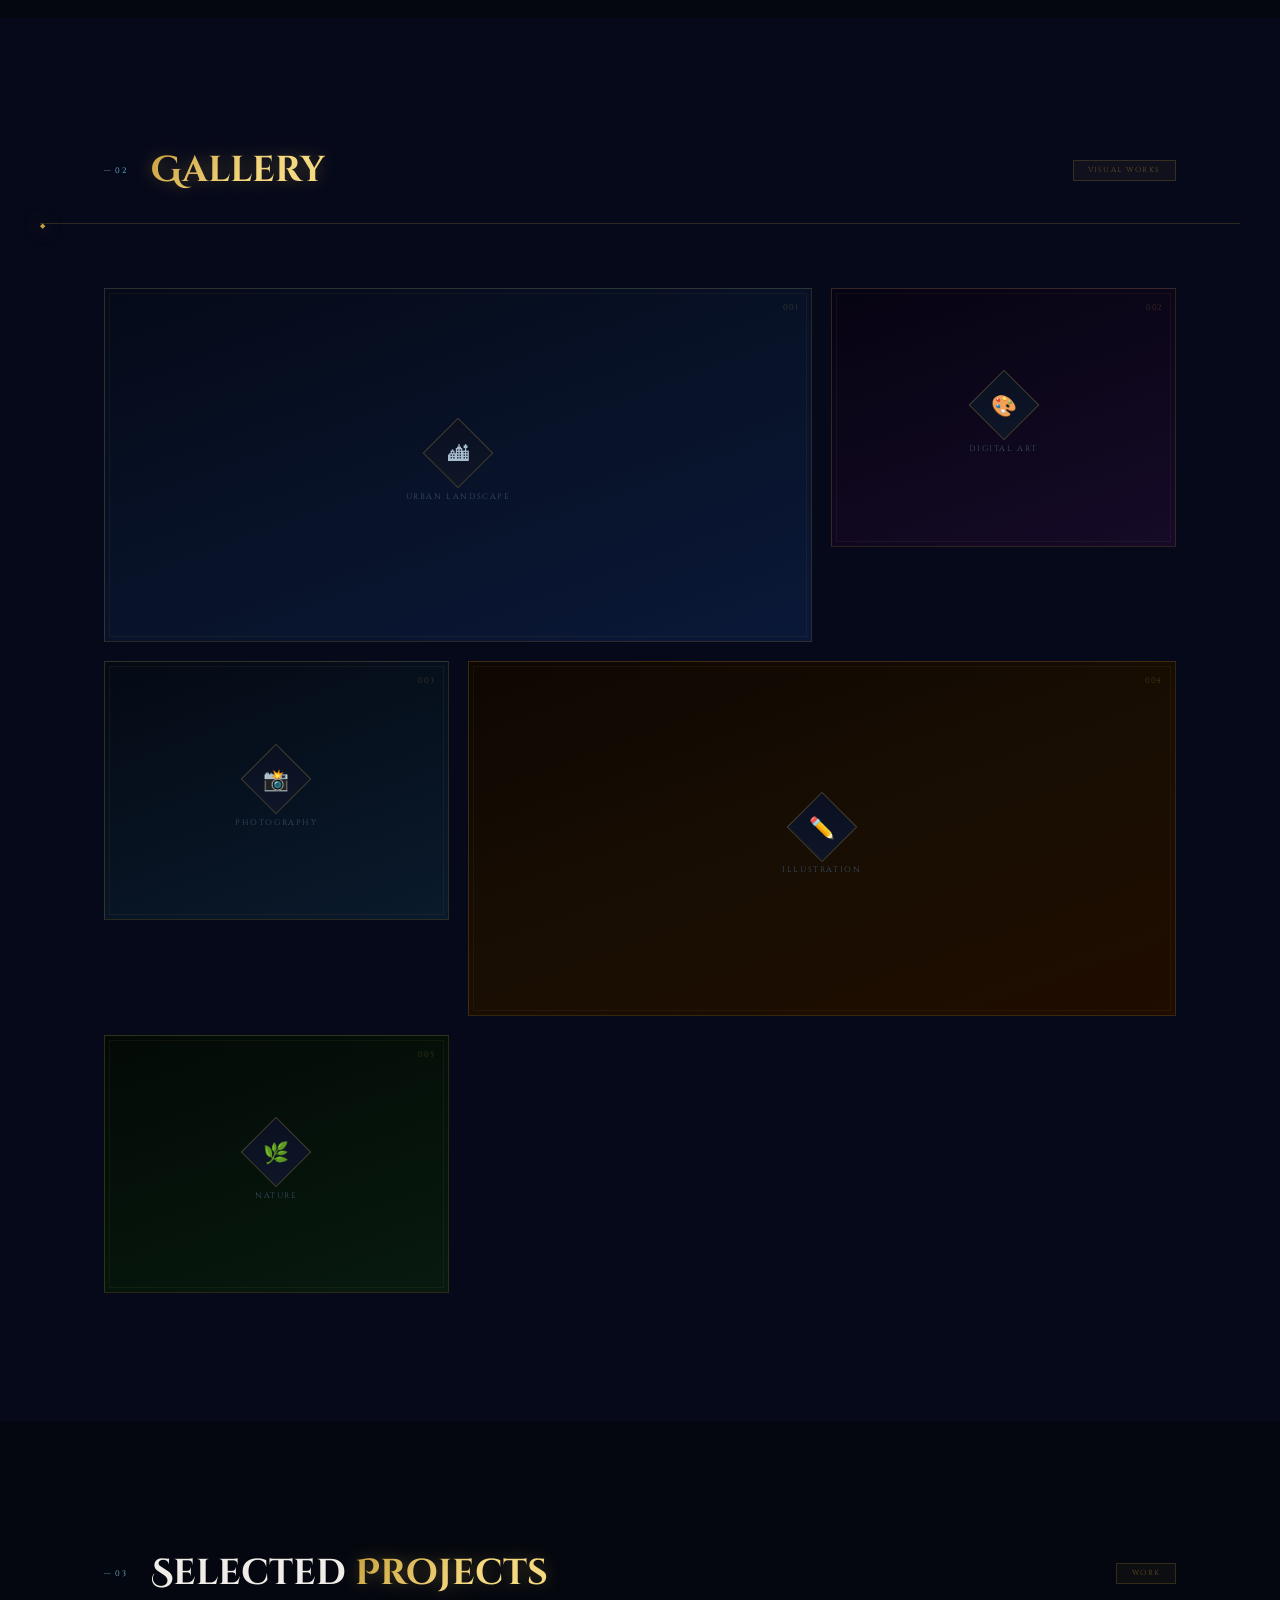
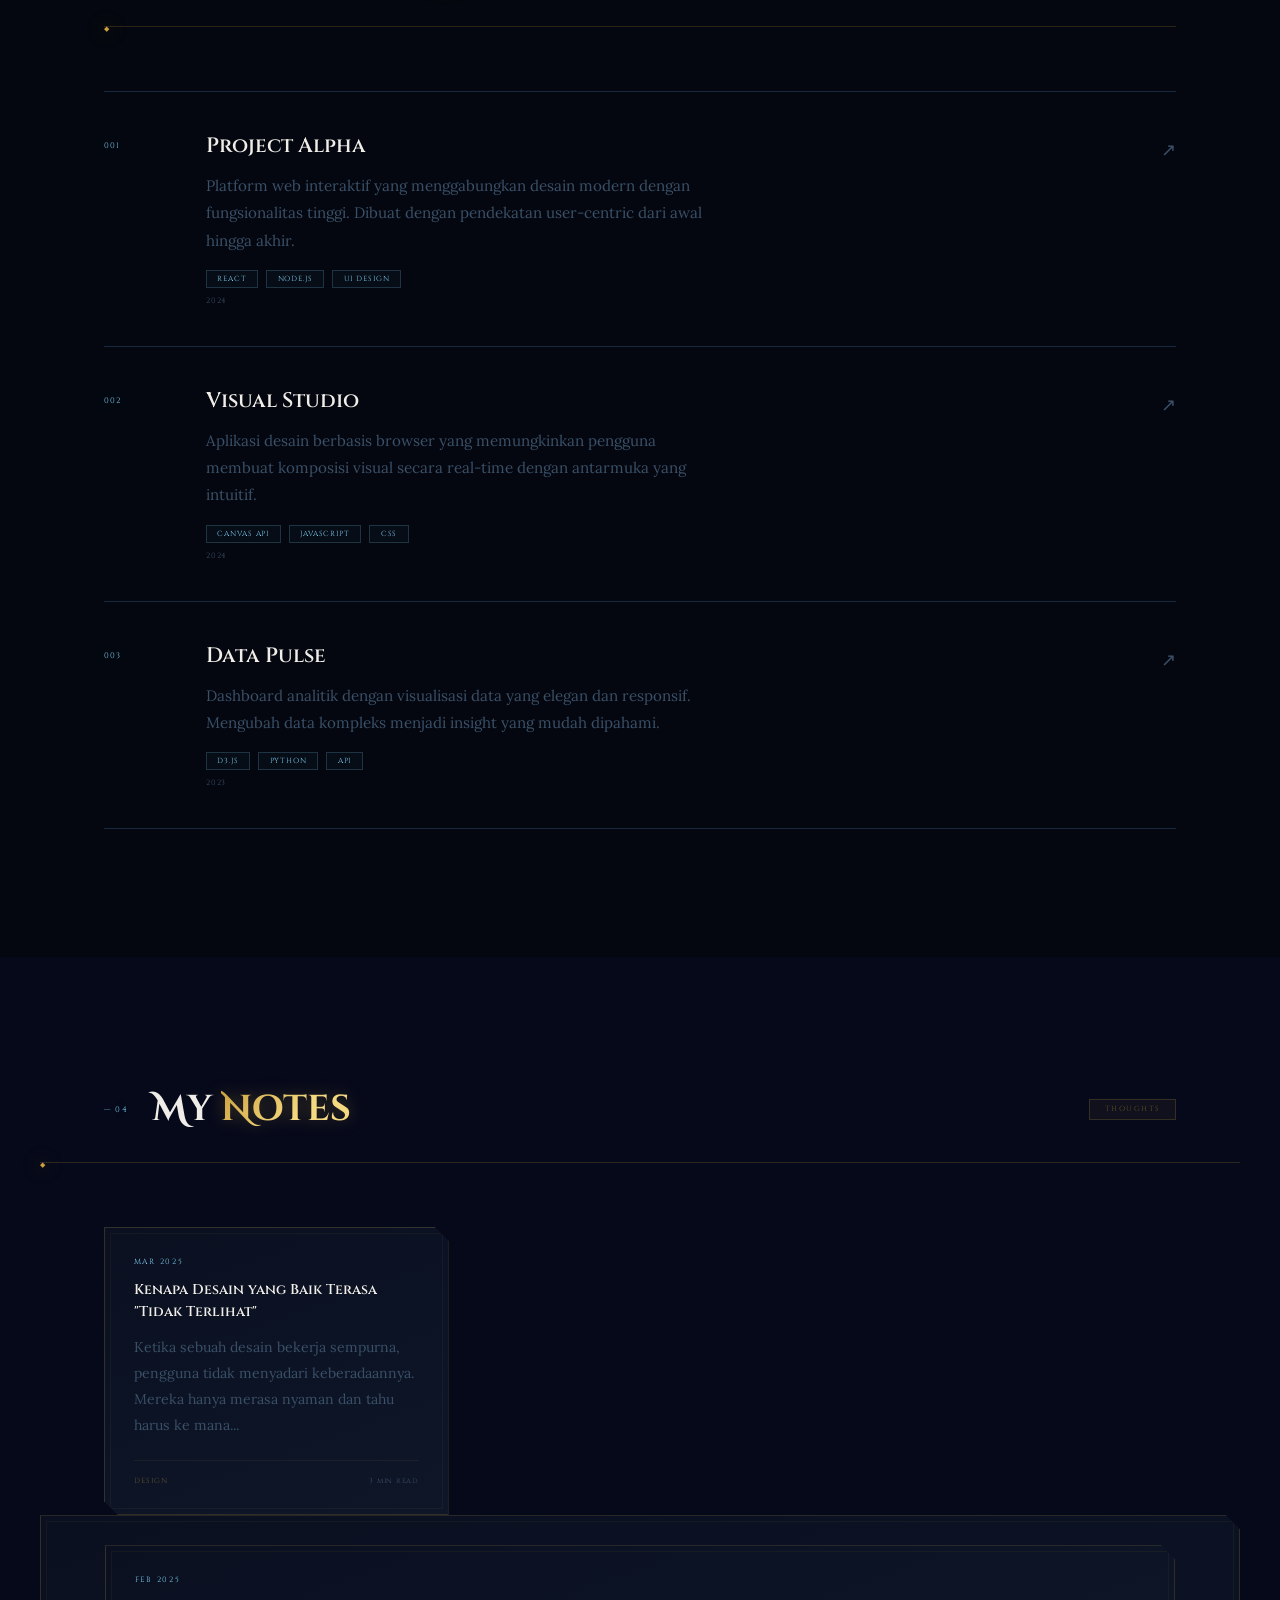
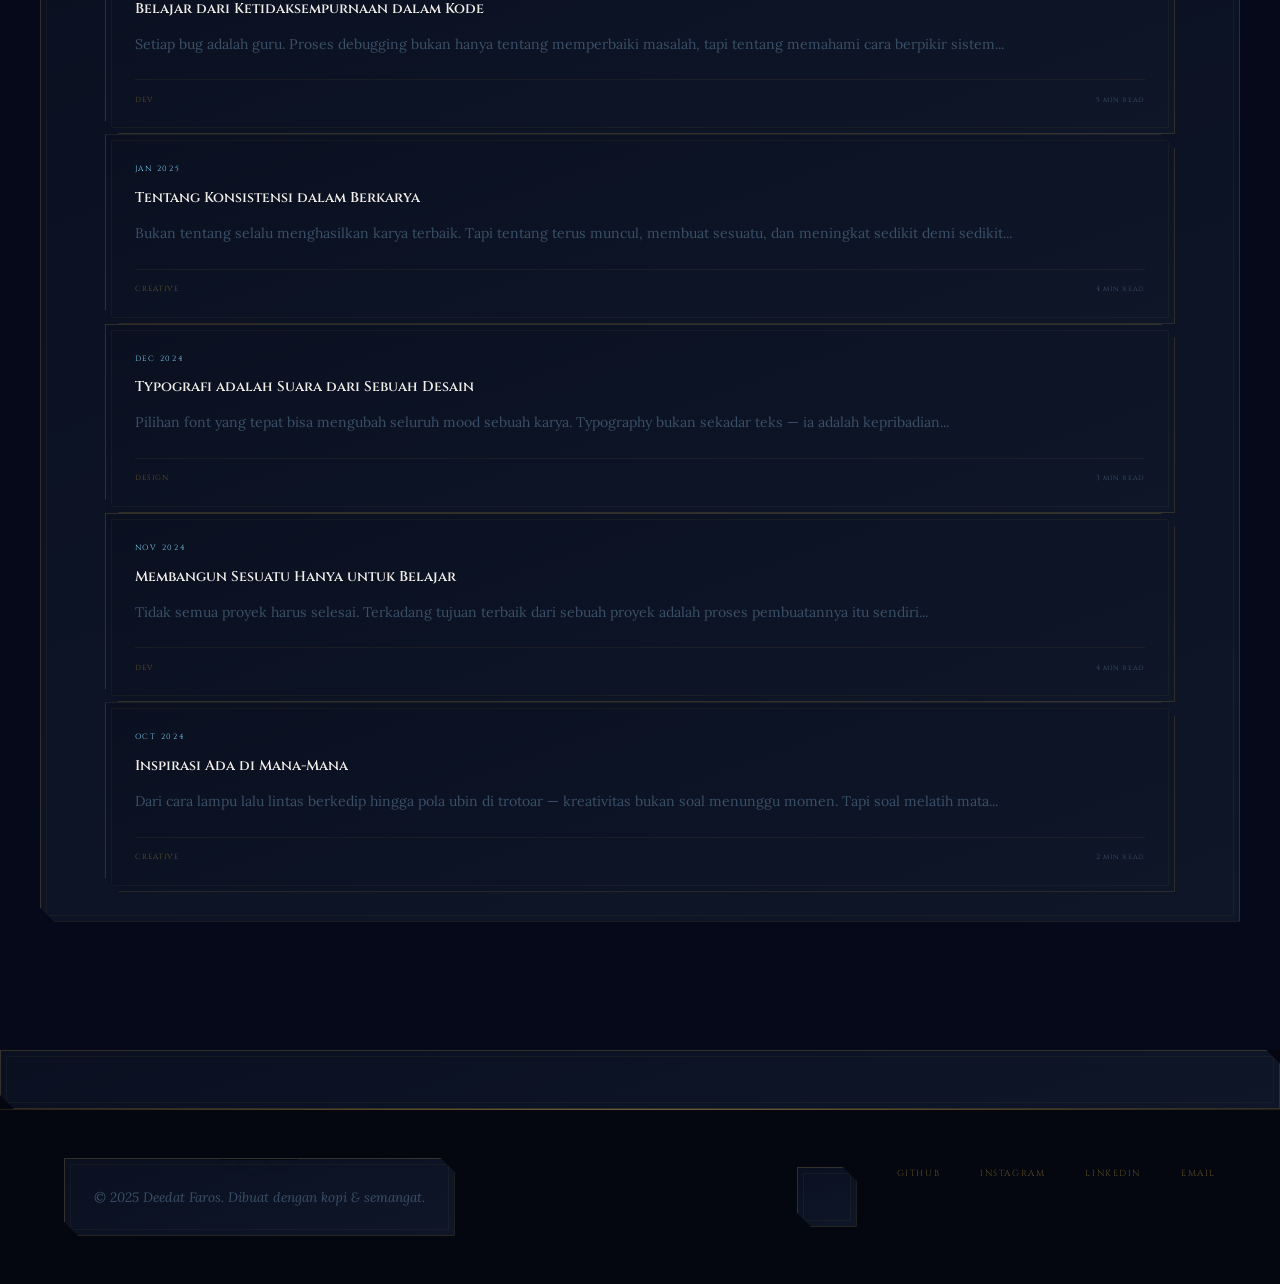
==== commit f4c0d5b2: "Update note link from note2.html to note1.html" ====
--- a/index.html
+++ b/index.html
@@ -191,7 +191,7 @@
     <span class="section-tag">Thoughts</span>
   </div>
   <div class="notes-grid">
-    <a href="note2.html" class="note-card" style="text-decoration:none;display:block;">
+    <a href="note1.html" class="note-card" style="text-decoration:none;display:block;">
       <div class="note-shimmer"></div>
       <div class="note-date">Mar 2025</div>
       <div class="note-title">Kenapa Desain yang Baik Terasa "Tidak Terlihat"</div>
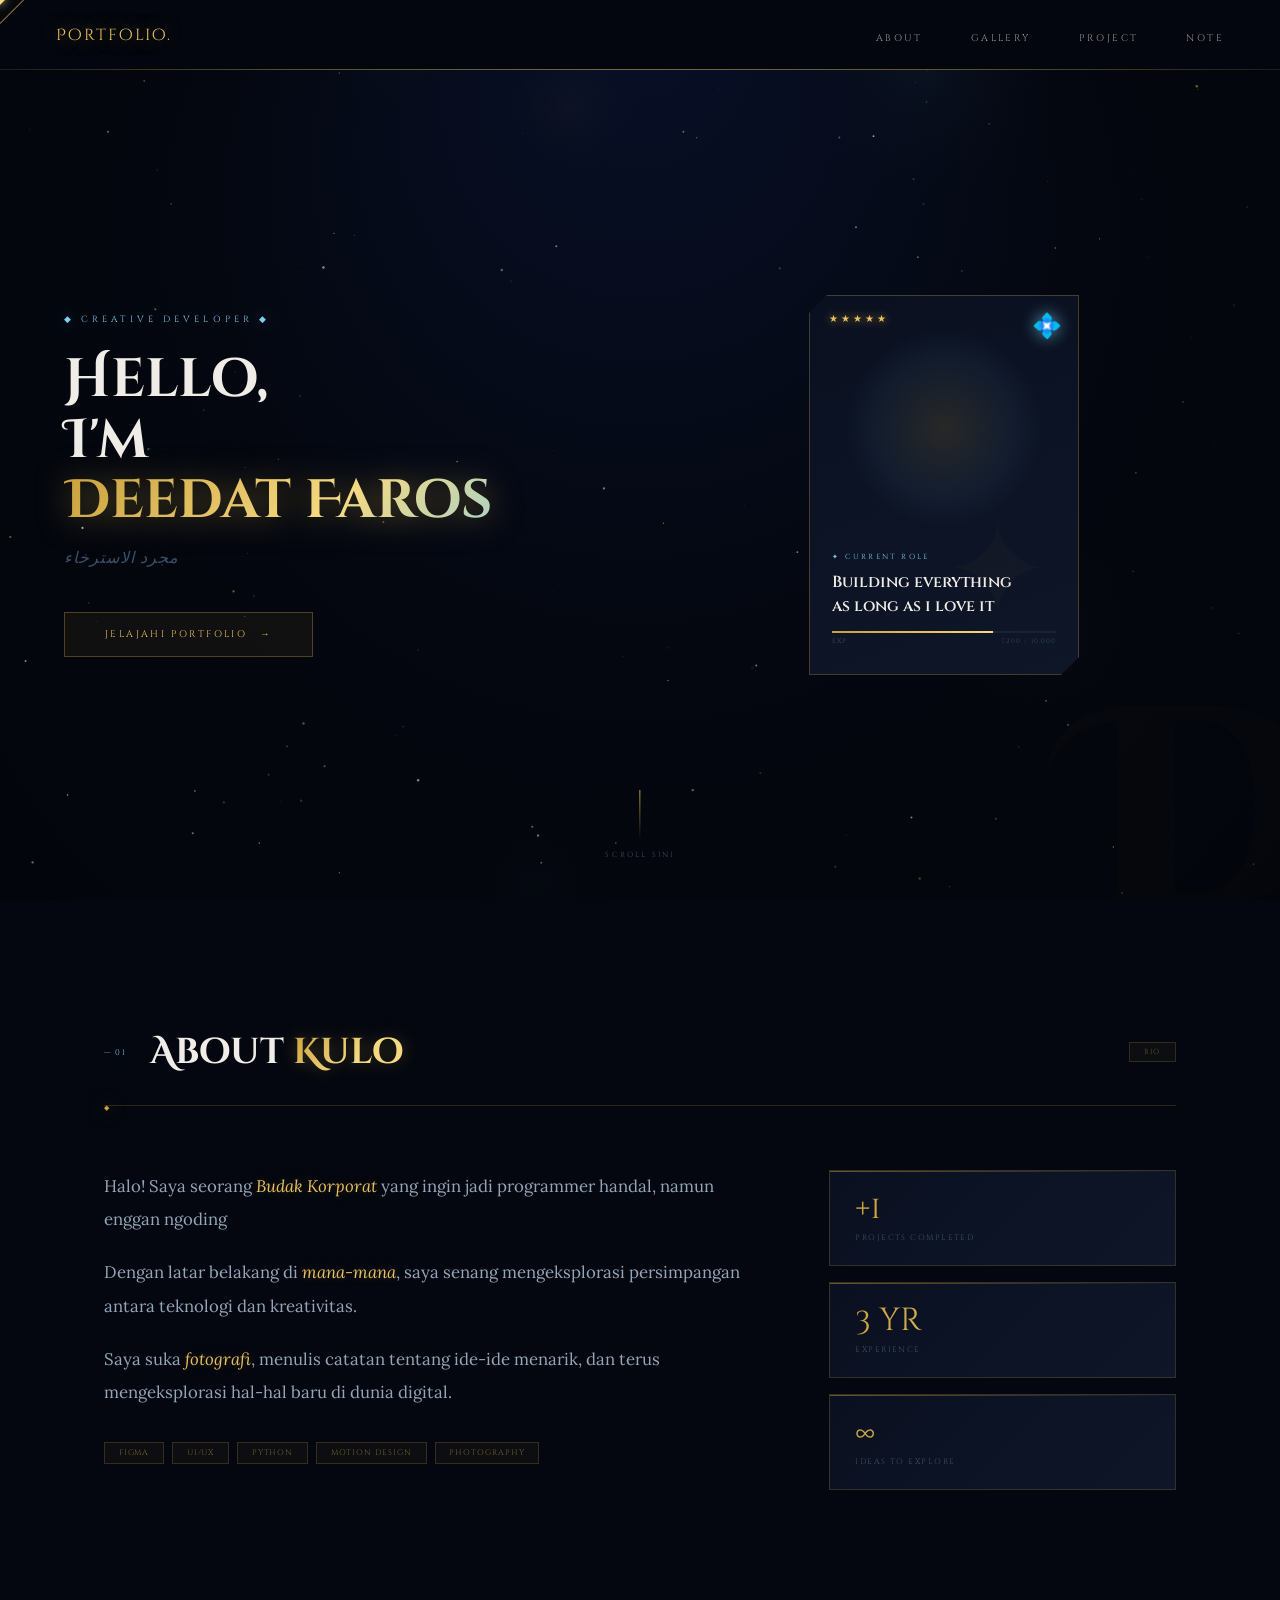
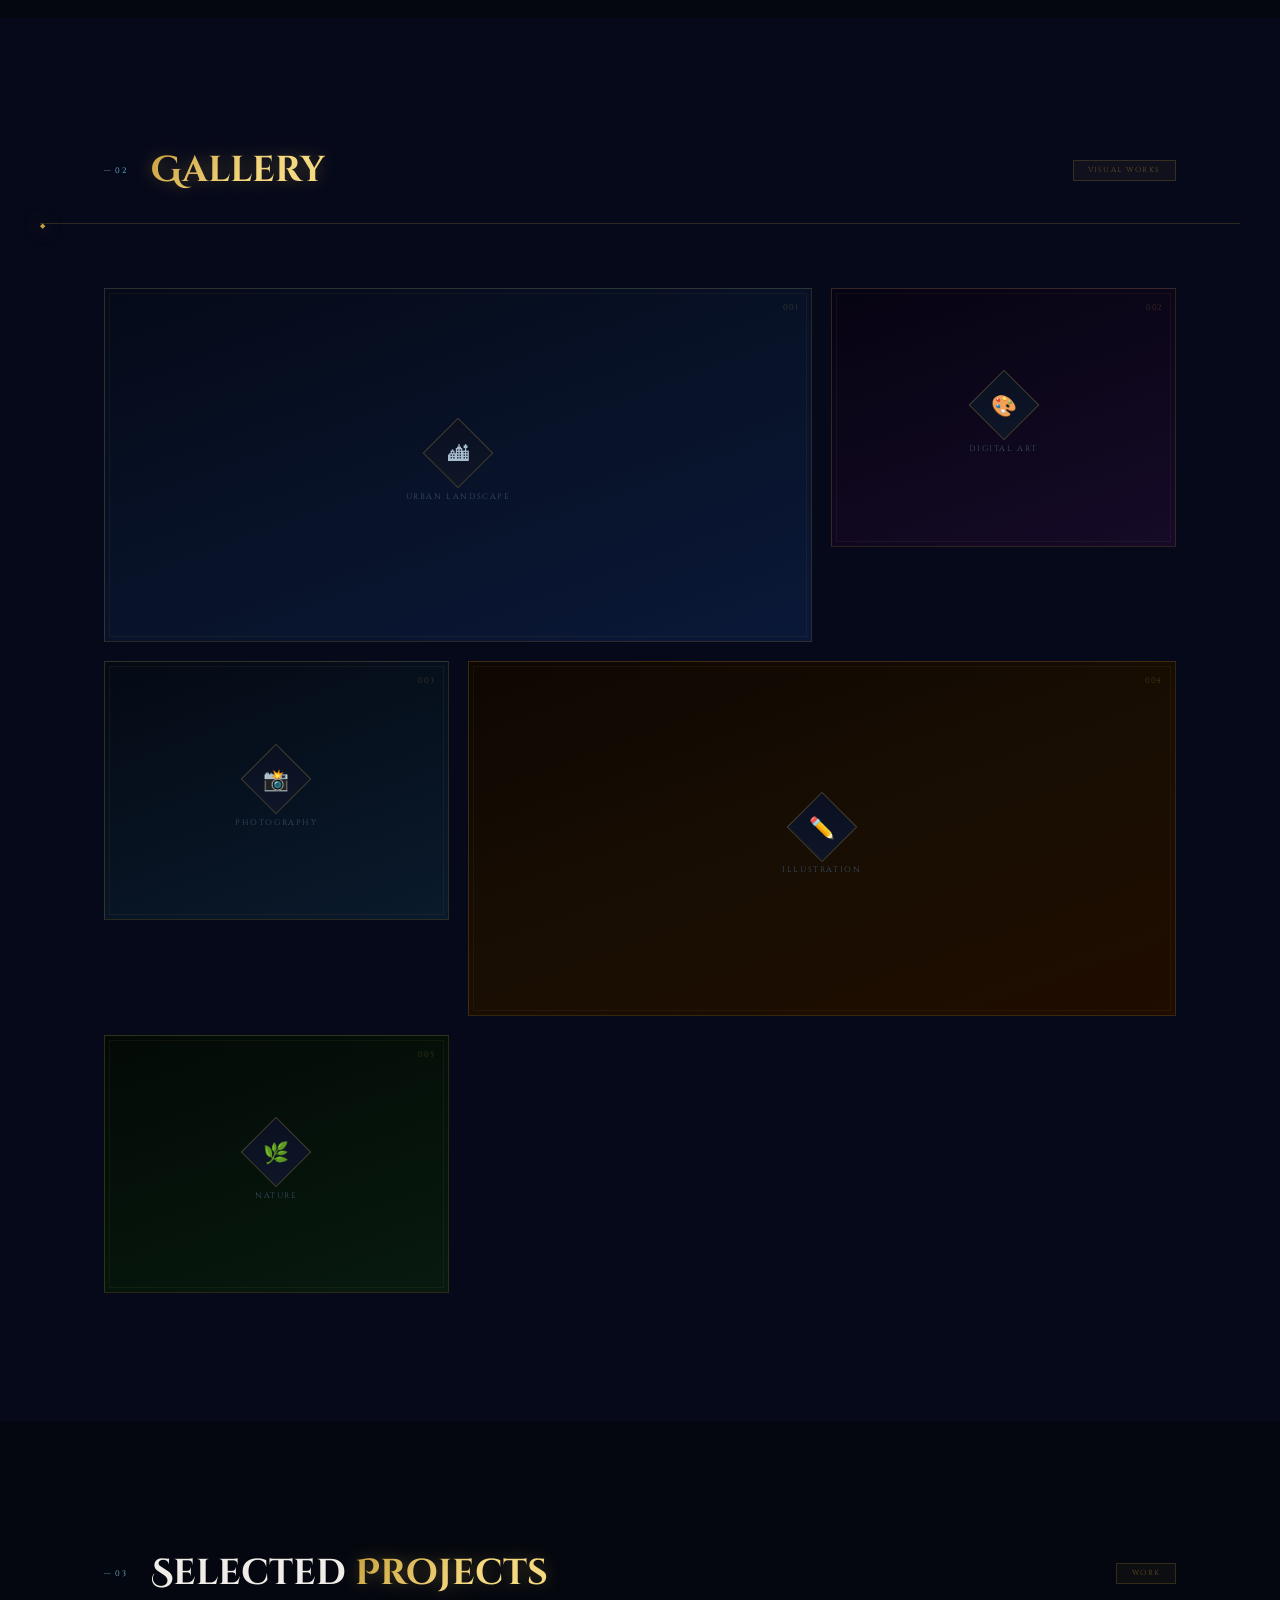
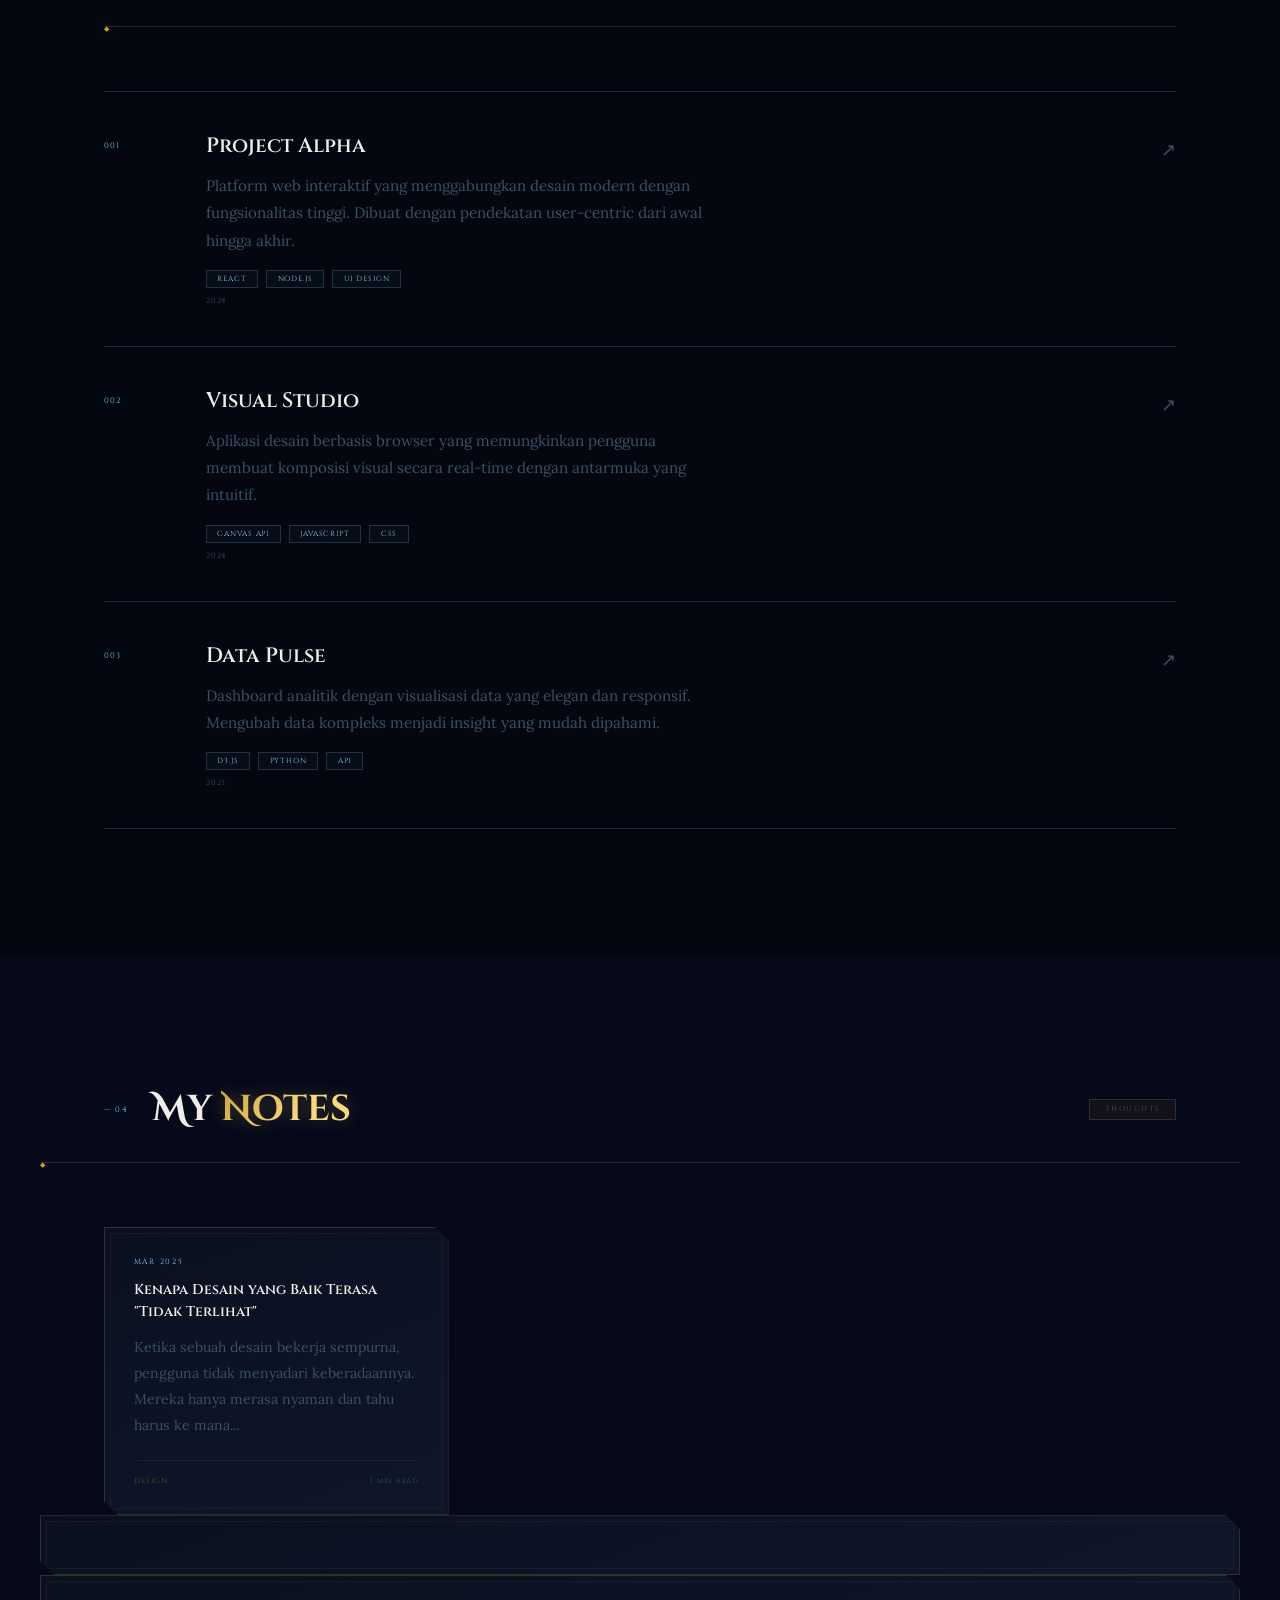
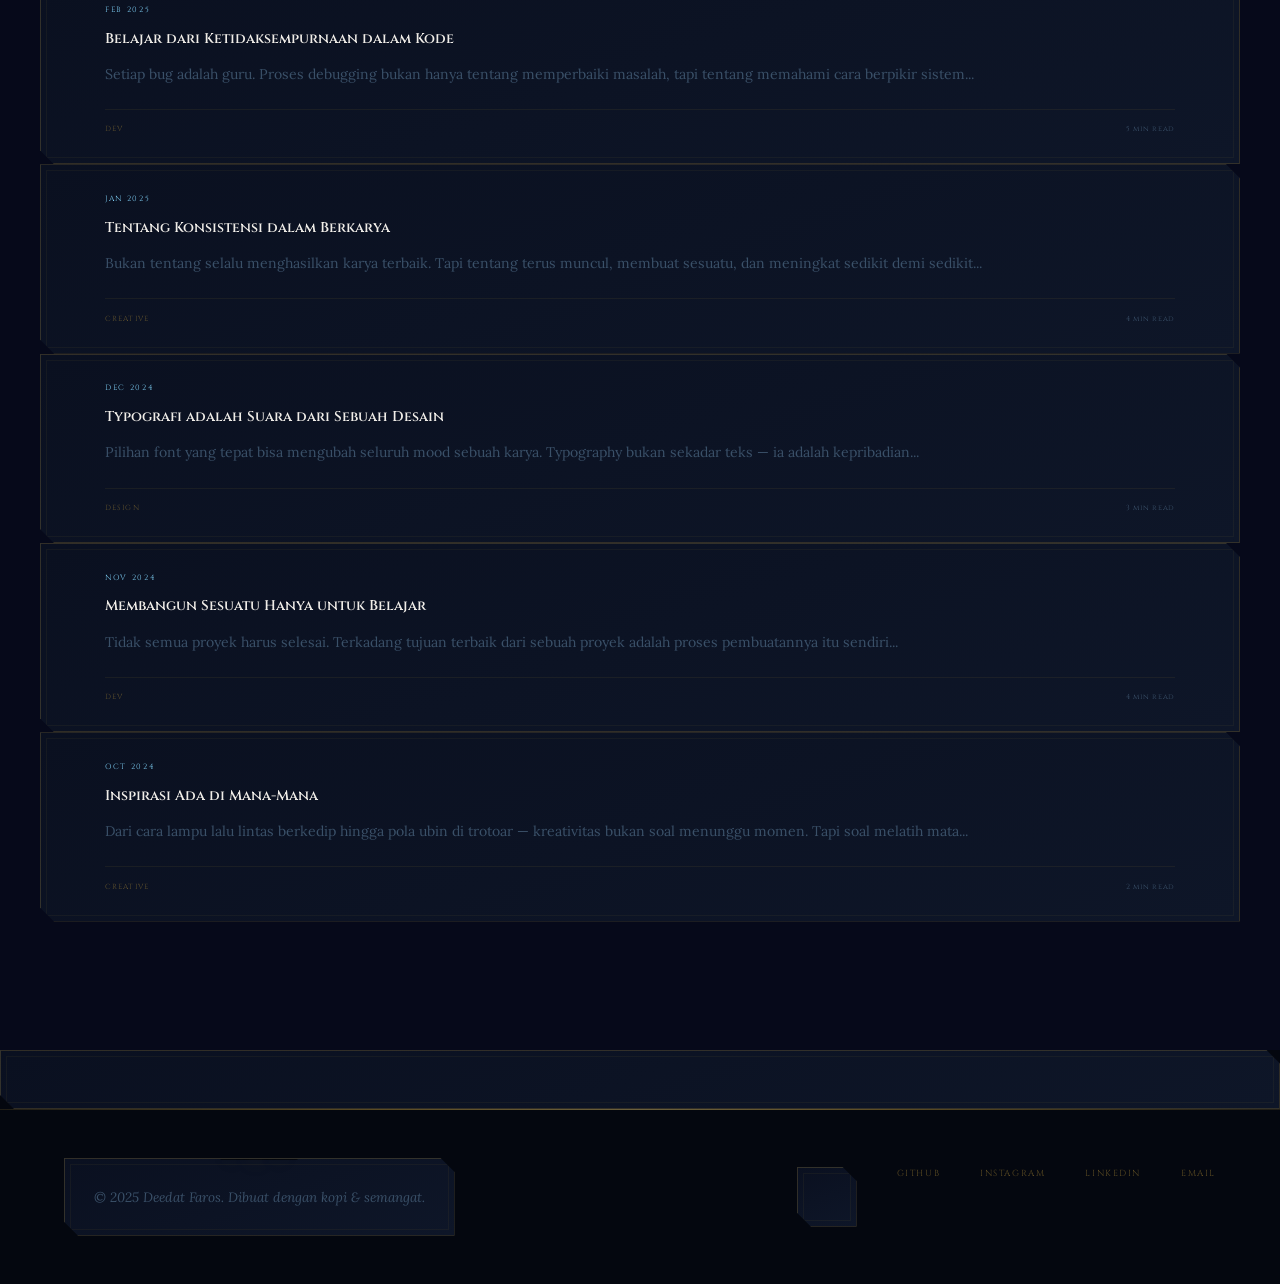
==== commit 11b42131: "Update note cards to use anchor tags" ====
--- a/index.html
+++ b/index.html
@@ -198,35 +198,35 @@
       <div class="note-excerpt">Ketika sebuah desain bekerja sempurna, pengguna tidak menyadari keberadaannya. Mereka hanya merasa nyaman dan tahu harus ke mana...</div>
       <div class="note-footer"><span class="note-cat">Design</span><span class="note-read">3 min read</span></div>
     </div>
-    <div class="note-card">
+      <a href="note2.html" class="note-card" style="text-decoration:none;display:block;">
       <div class="note-shimmer"></div>
       <div class="note-date">Feb 2025</div>
       <div class="note-title">Belajar dari Ketidaksempurnaan dalam Kode</div>
       <div class="note-excerpt">Setiap bug adalah guru. Proses debugging bukan hanya tentang memperbaiki masalah, tapi tentang memahami cara berpikir sistem...</div>
       <div class="note-footer"><span class="note-cat">Dev</span><span class="note-read">5 min read</span></div>
     </div>
-    <div class="note-card">
+      <a href="note3.html" class="note-card" style="text-decoration:none;display:block;">
       <div class="note-shimmer"></div>
       <div class="note-date">Jan 2025</div>
       <div class="note-title">Tentang Konsistensi dalam Berkarya</div>
       <div class="note-excerpt">Bukan tentang selalu menghasilkan karya terbaik. Tapi tentang terus muncul, membuat sesuatu, dan meningkat sedikit demi sedikit...</div>
       <div class="note-footer"><span class="note-cat">Creative</span><span class="note-read">4 min read</span></div>
     </div>
-    <div class="note-card">
+      <a href="note4.html" class="note-card" style="text-decoration:none;display:block;">
       <div class="note-shimmer"></div>
       <div class="note-date">Dec 2024</div>
       <div class="note-title">Typografi adalah Suara dari Sebuah Desain</div>
       <div class="note-excerpt">Pilihan font yang tepat bisa mengubah seluruh mood sebuah karya. Typography bukan sekadar teks — ia adalah kepribadian...</div>
       <div class="note-footer"><span class="note-cat">Design</span><span class="note-read">3 min read</span></div>
     </div>
-    <div class="note-card">
+      <a href="note5.html" class="note-card" style="text-decoration:none;display:block;">
       <div class="note-shimmer"></div>
       <div class="note-date">Nov 2024</div>
       <div class="note-title">Membangun Sesuatu Hanya untuk Belajar</div>
       <div class="note-excerpt">Tidak semua proyek harus selesai. Terkadang tujuan terbaik dari sebuah proyek adalah proses pembuatannya itu sendiri...</div>
       <div class="note-footer"><span class="note-cat">Dev</span><span class="note-read">4 min read</span></div>
     </div>
-    <div class="note-card">
+      <a href="note6.html" class="note-card" style="text-decoration:none;display:block;">
       <div class="note-shimmer"></div>
       <div class="note-date">Oct 2024</div>
       <div class="note-title">Inspirasi Ada di Mana-Mana</div>
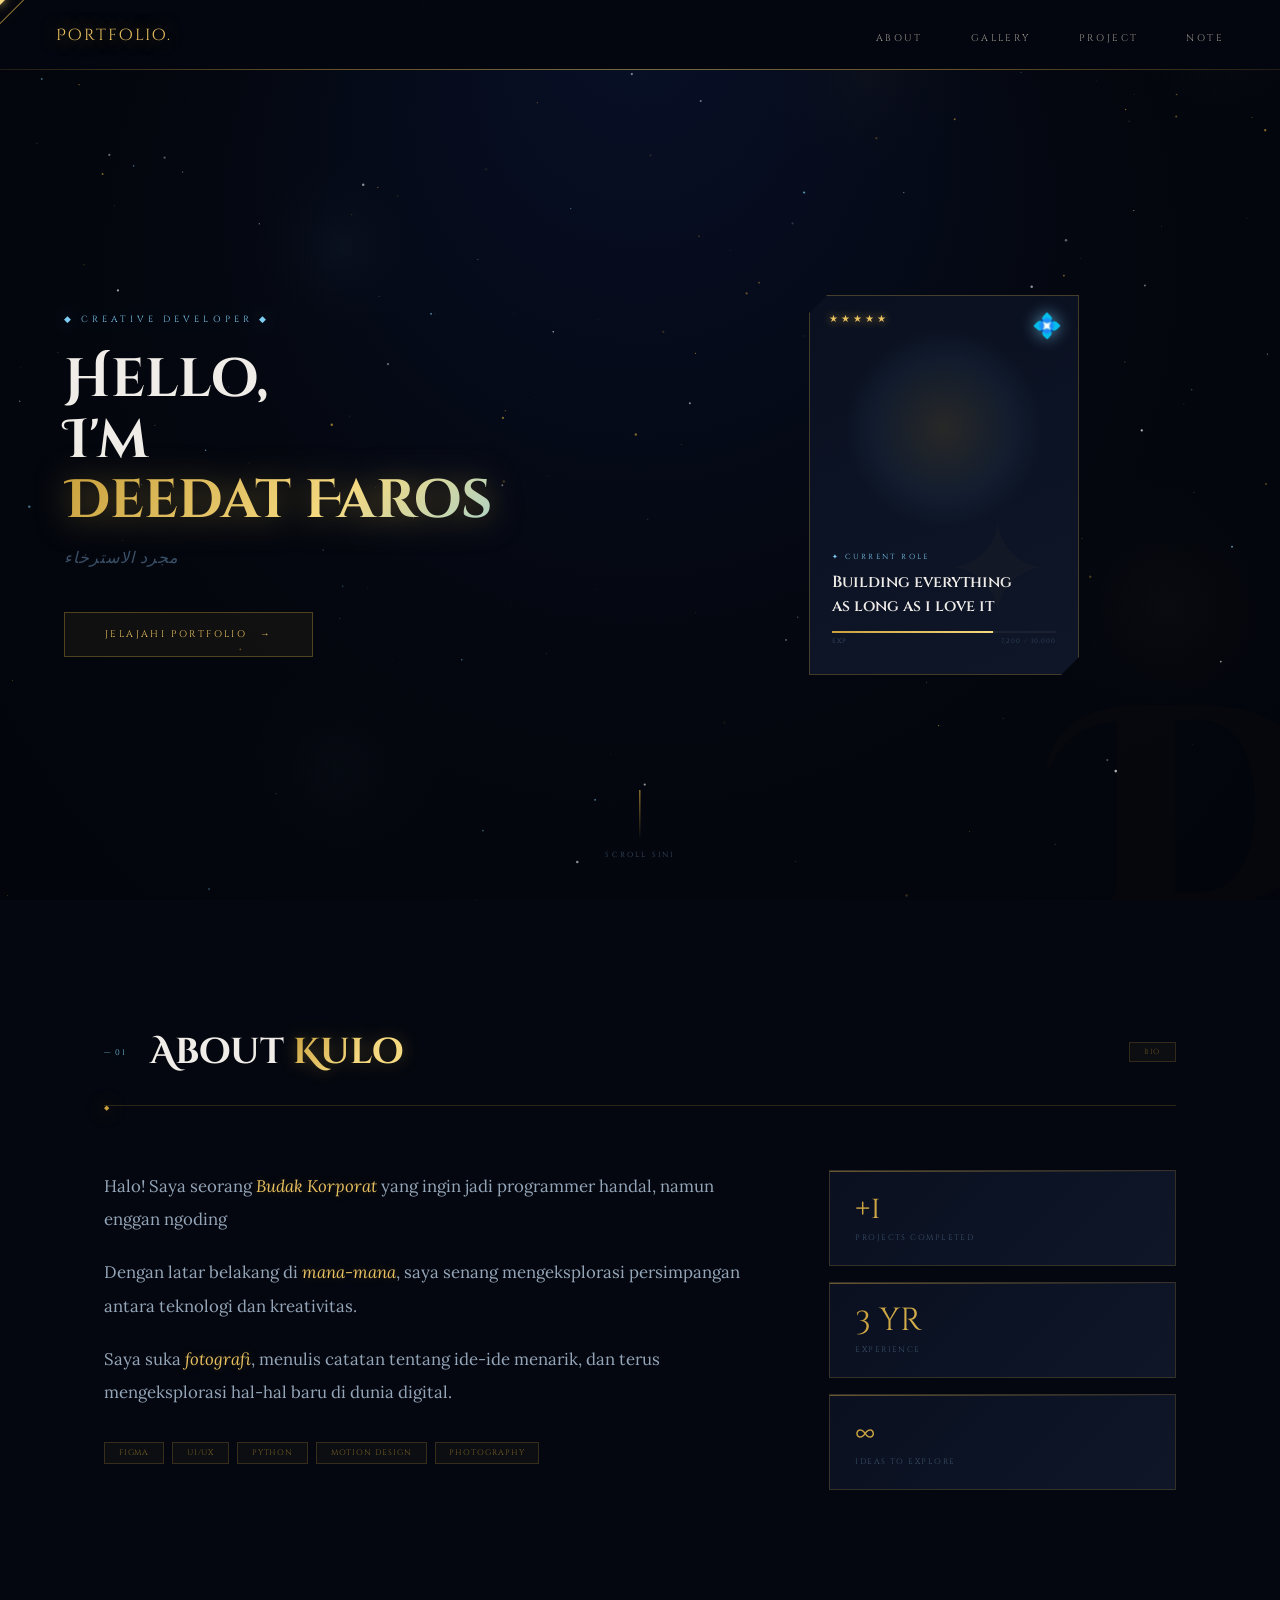
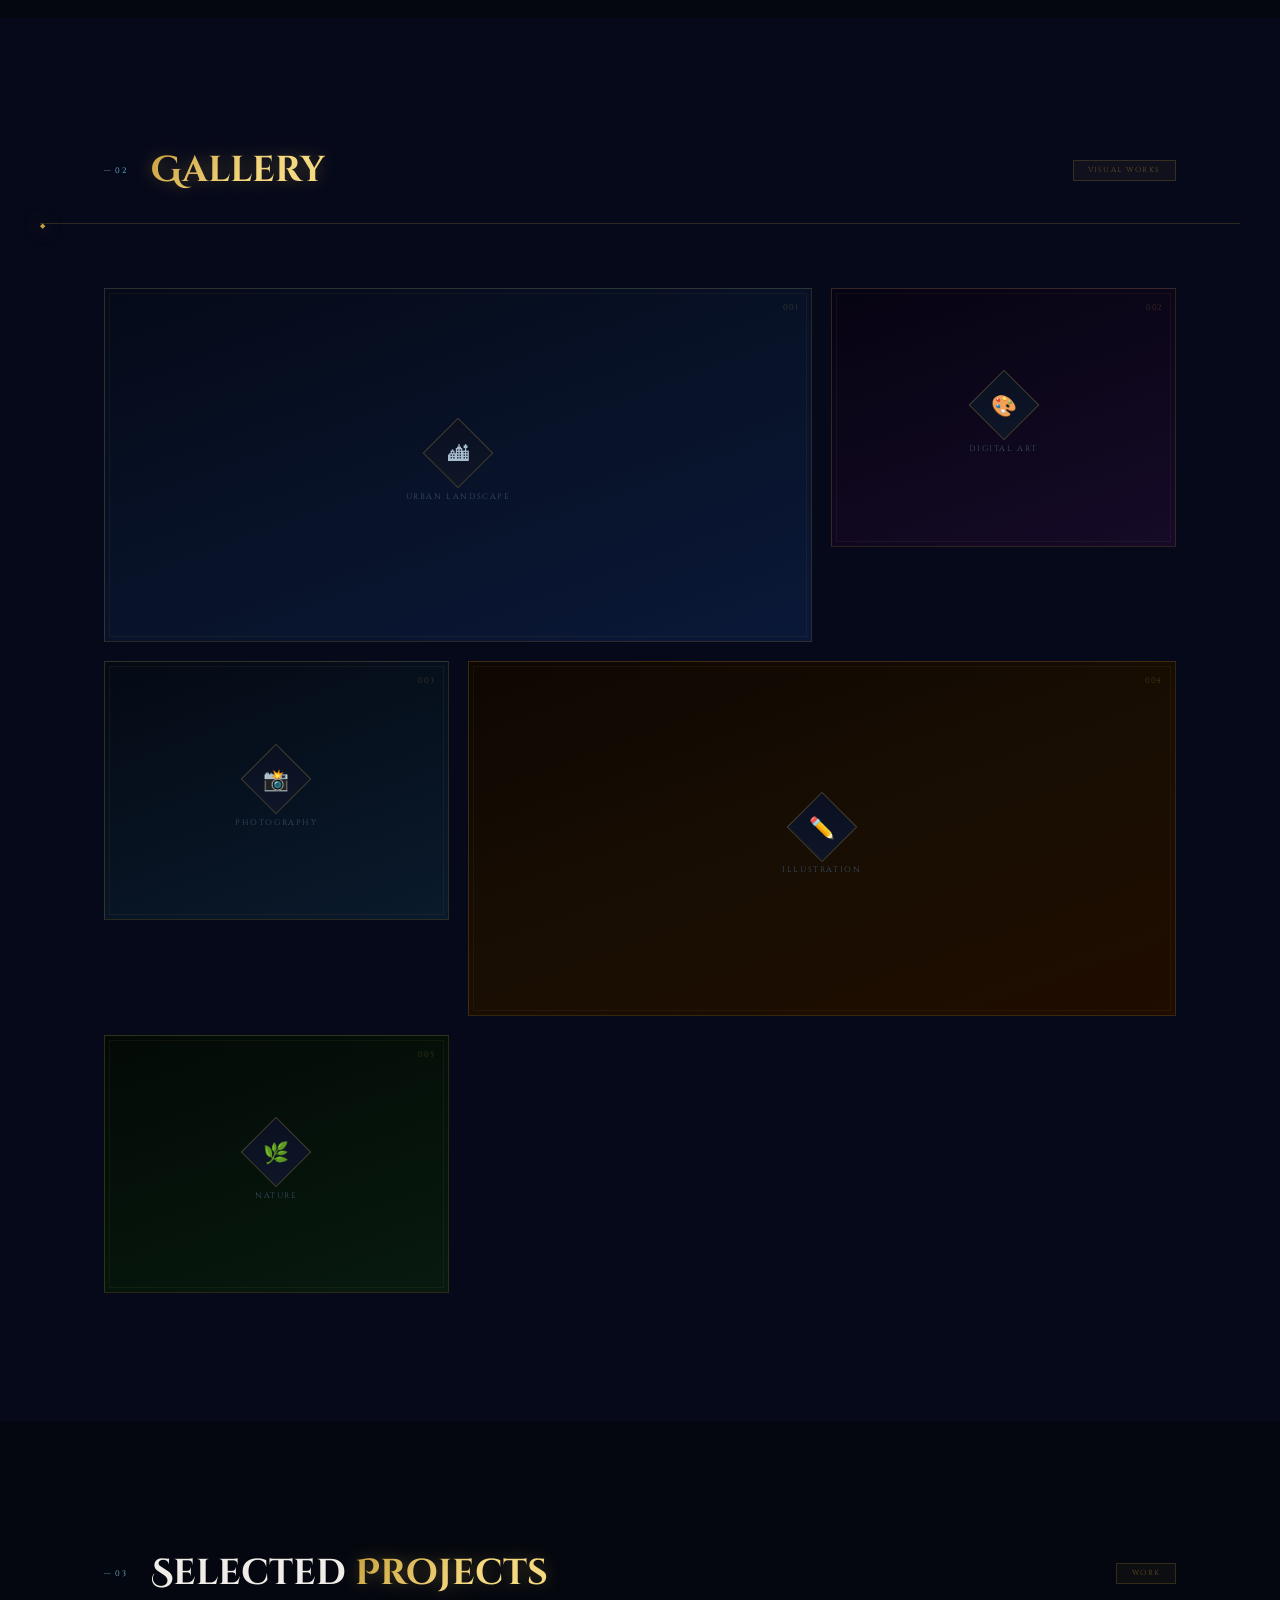
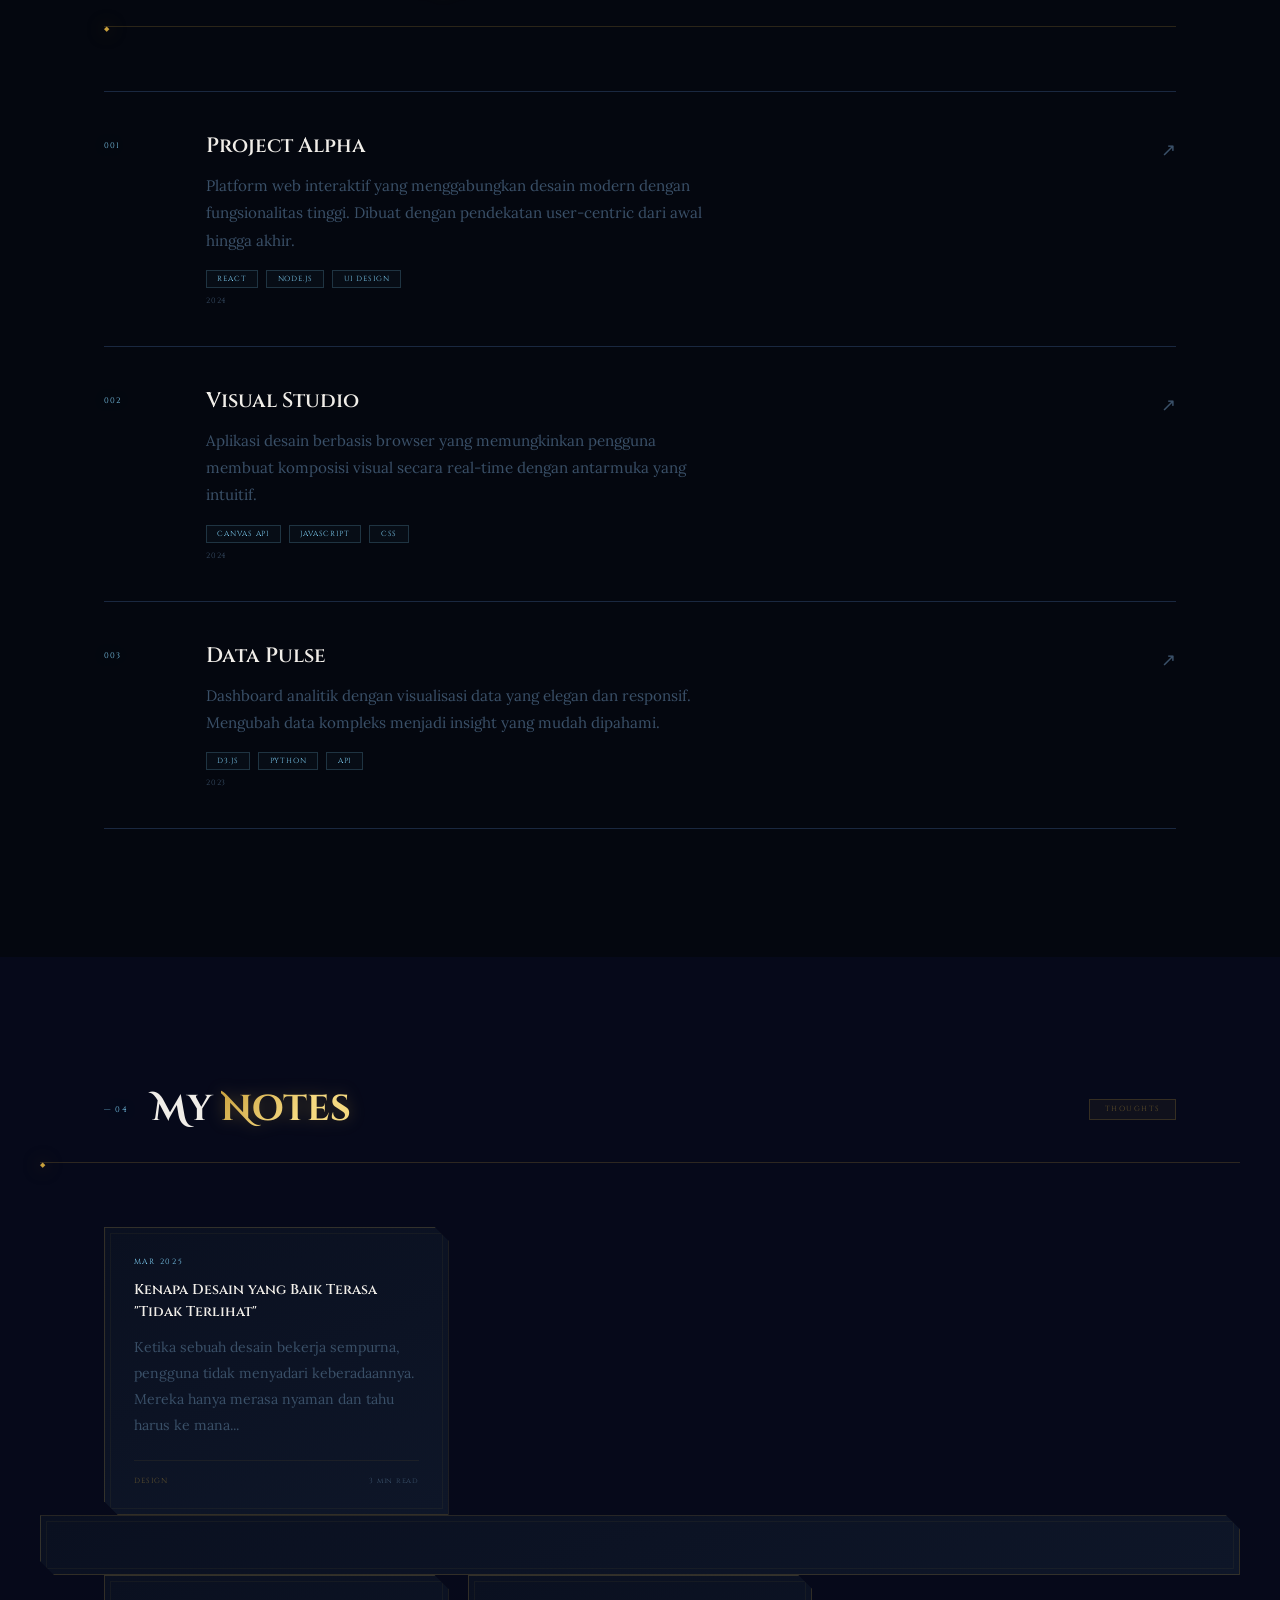
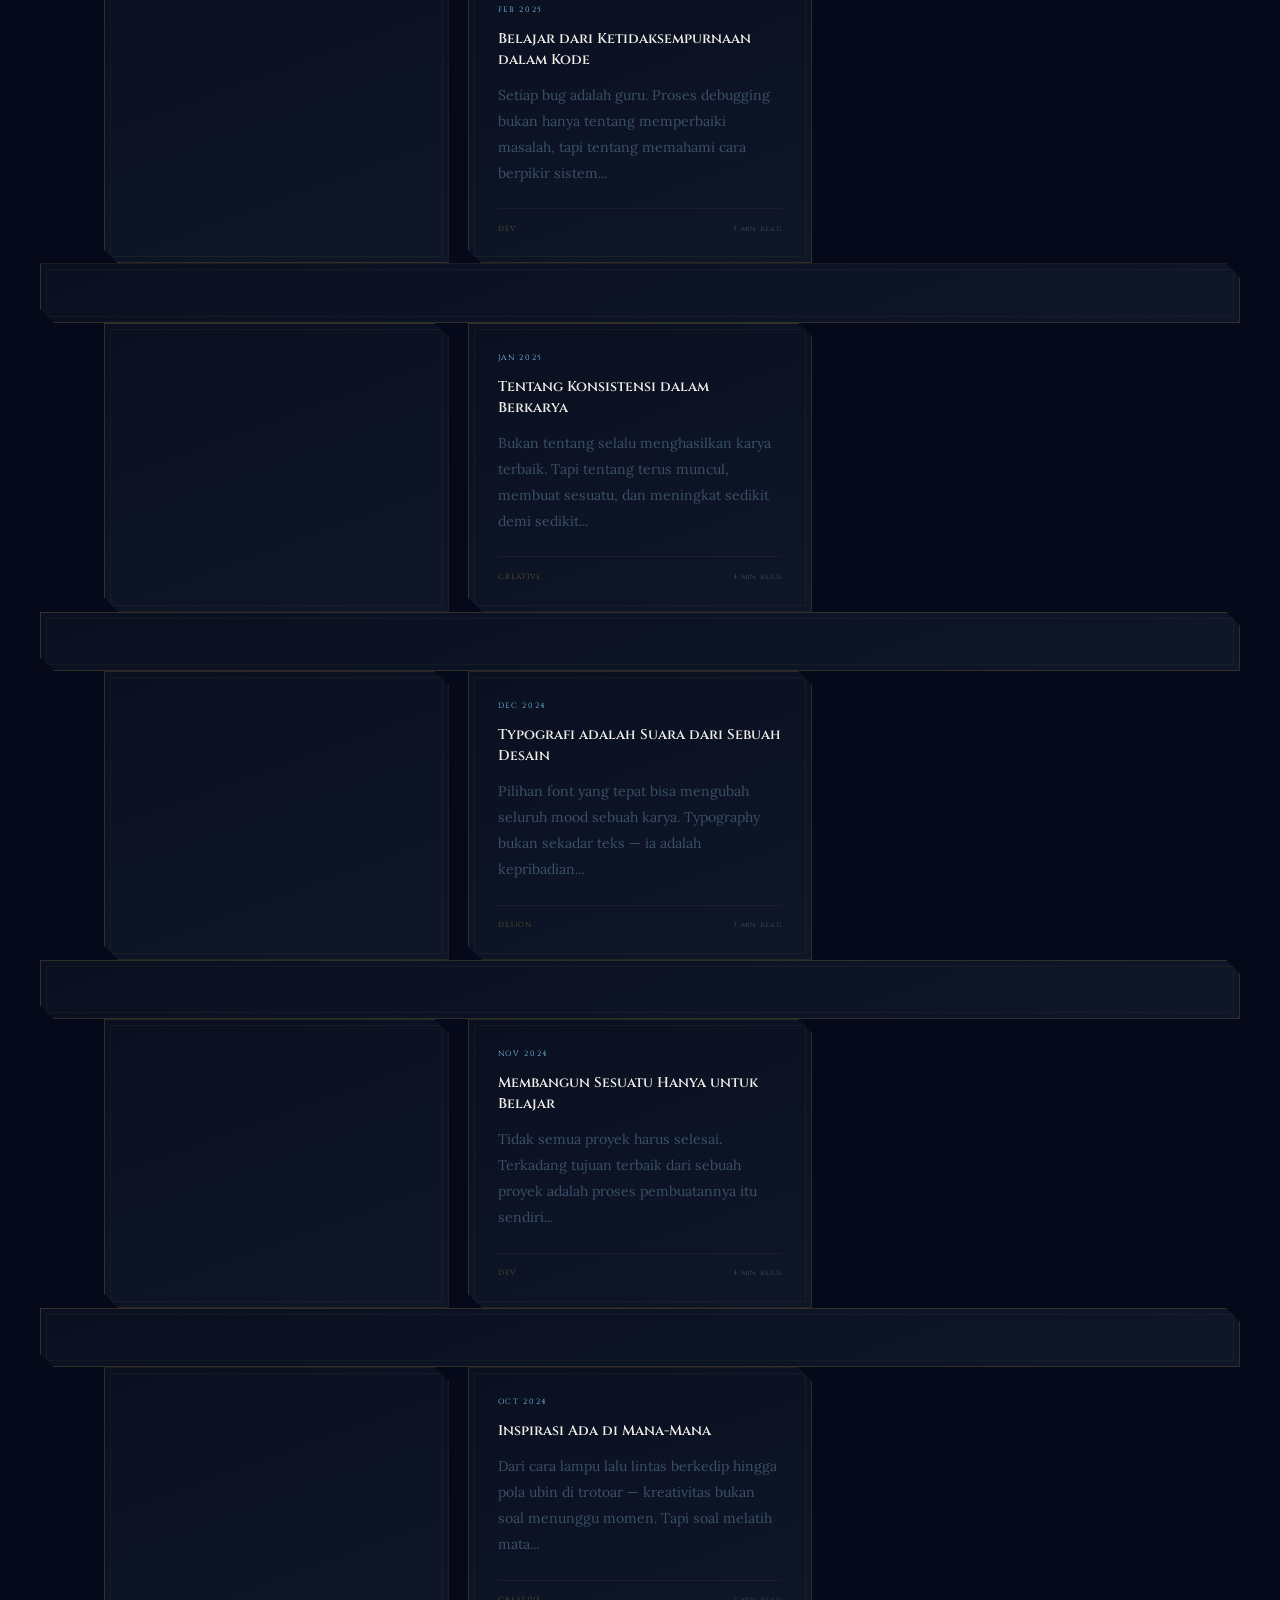
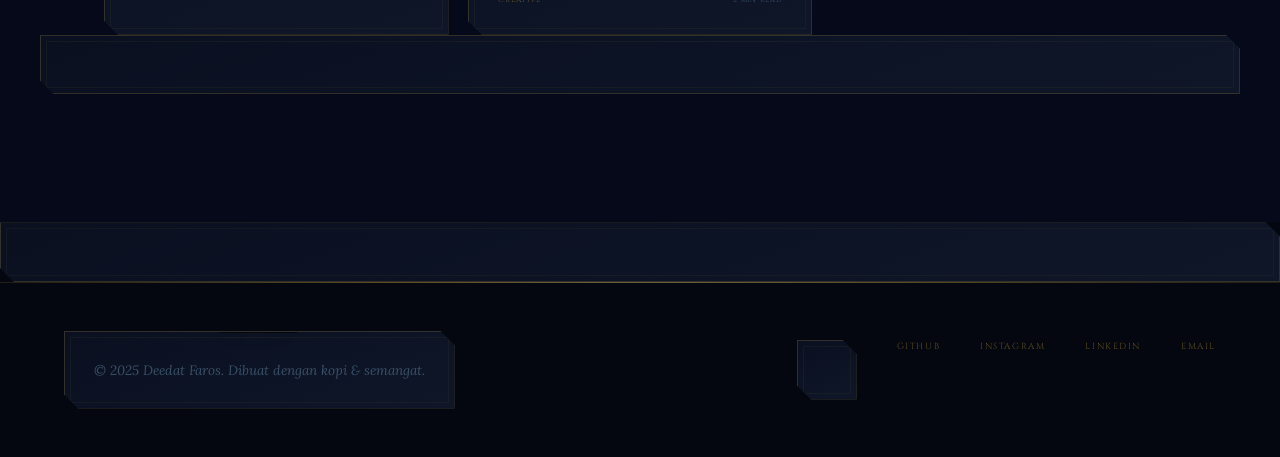
==== commit 4236da36: "Refactor HTML structure and update content" ====
--- a/index.html
+++ b/index.html
@@ -10,9 +10,9 @@
 
 <!-- LOADER -->
 <div id="loader">
-  <div class="loader-logo">✦ Portfolio ✦</div>
-  <div class="loader-bar-wrap"><div class="loader-bar" id="loaderBar"></div></div>
-  <div class="loader-text" id="loaderTxt">Memasuki Dunia...</div>
+<div class="loader-logo">✦ Portfolio ✦</div>
+<div class="loader-bar-wrap"><div class="loader-bar" id="loaderBar"></div></div>
+<div class="loader-text" id="loaderTxt">Memasuki Dunia...</div>
 </div>
 
 <!-- CANVAS -->
@@ -24,228 +24,233 @@
 
 <!-- NAVBAR -->
 <nav>
-  <a href="#hero" class="nav-logo">Portfolio.</a>
-  <ul class="nav-links">
-    <li><a href="#about"> About</a></li>
-    <li><a href="#gallery"> Gallery</a></li>
-    <li><a href="#projects"> Project</a></li>
-    <li><a href="#notes"> Note</a></li>
-  </ul>
+<a href="#hero" class="nav-logo">Portfolio.</a>
+<ul class="nav-links">
+  <li><a href="#about"> About</a></li>
+  <li><a href="#gallery"> Gallery</a></li>
+  <li><a href="#projects"> Project</a></li>
+  <li><a href="#notes"> Note</a></li>
+</ul>
 </nav>
 
 <!-- HERO -->
 <section id="hero">
-  <div class="hero-grid">
-    <div class="hero-left">
-      <div class="hero-eyebrow">◆ Creative Developer ◆</div>
-      <h1 class="hero-name">Hello,<br>I'm <span>Deedat Faros</span></h1>
-      <p class="hero-subtitle" id="heroSub">مجرد الاسترخاء</p>
-      <a href="#about" class="hero-cta">Jelajahi Portfolio <span>→</span></a>
-    </div>
-    <div class="hero-right">
-      <div class="hero-card" id="heroCard">
-        <div class="hero-card-glow"></div>
-        <div class="hero-card-rune">✦</div>
-        <div class="hero-card-stars">★★★★★</div>
-        <div class="hero-card-element">💠</div>
-        <div class="hero-card-inner">
-          <div class="hero-card-label">✦ Current Role</div>
-          <div class="hero-card-role">Building everything<br>as long as i love it</div>
-          <div class="hero-card-bar"></div>
-          <div class="hero-card-bar-label"><span>EXP</span><span>7,200 / 10,000</span></div>
-        </div>
+<div class="hero-grid">
+  <div class="hero-left">
+    <div class="hero-eyebrow">◆ Creative Developer ◆</div>
+    <h1 class="hero-name">Hello,<br>I'm <span>Deedat Faros</span></h1>
+    <p class="hero-subtitle" id="heroSub">مجرد الاسترخاء</p>
+    <a href="#about" class="hero-cta">Jelajahi Portfolio <span>→</span></a>
+  </div>
+  <div class="hero-right">
+    <div class="hero-card" id="heroCard">
+      <div class="hero-card-glow"></div>
+      <div class="hero-card-rune">✦</div>
+      <div class="hero-card-stars">★★★★★</div>
+      <div class="hero-card-element">💠</div>
+      <div class="hero-card-inner">
+        <div class="hero-card-label">✦ Current Role</div>
+        <div class="hero-card-role">Building everything<br>as long as i love it</div>
+        <div class="hero-card-bar"></div>
+        <div class="hero-card-bar-label"><span>EXP</span><span>7,200 / 10,000</span></div>
       </div>
     </div>
   </div>
-  <div class="hero-bg-letter">D</div>
-  <div class="hero-scroll"><div class="scroll-line"></div><span>Scroll sini</span></div>
+</div>
+<div class="hero-bg-letter">D</div>
+<div class="hero-scroll"><div class="scroll-line"></div><span>Scroll sini</span></div>
 </section>
 
 <!-- ABOUT -->
 <section id="about" class="section-light">
-  <div class="section-header">
-    <span class="section-num">— 01</span>
-    <h2 class="section-title">About <em>Kulo</em></h2>
-    <span class="section-tag">Bio</span>
-  </div>
-  <div class="about-grid">
-    <div>
-      <div class="about-bio">
-        <p>Halo! Saya seorang <span class="hl">Budak Korporat</span> yang ingin jadi programmer handal, namun enggan ngoding</p>
-        <p>Dengan latar belakang di <span class="hl">mana-mana</span>, saya senang mengeksplorasi persimpangan antara teknologi dan kreativitas.</p>
-        <p>Saya suka <span class="hl">fotografi</span>, menulis catatan tentang ide-ide menarik, dan terus mengeksplorasi hal-hal baru di dunia digital.</p>
-      </div>
-      <div class="skills-row">
-        <span class="skill-tag">Figma</span>
-        <span class="skill-tag">UI/UX</span>
-        <span class="skill-tag">Python</span>
-        <span class="skill-tag">Motion Design</span>
-        <span class="skill-tag">Photography</span>
-      </div>
-    </div>
-    <div class="about-stats">
-      <div class="stat-item"><div class="stat-num">+1</div><div class="stat-label">Projects Completed</div></div>
-      <div class="stat-item"><div class="stat-num">3 yr</div><div class="stat-label">Experience</div></div>
-      <div class="stat-item"><div class="stat-num">∞</div><div class="stat-label">Ideas to Explore</div></div>
-    </div>
-  </div>
+<div class="section-header">
+  <span class="section-num">— 01</span>
+  <h2 class="section-title">About <em>Kulo</em></h2>
+  <span class="section-tag">Bio</span>
+</div>
+<div class="about-grid">
+  <div>
+    <div class="about-bio">
+      <p>Halo! Saya seorang <span class="hl">Budak Korporat</span> yang ingin jadi programmer handal, namun enggan ngoding</p>
+      <p>Dengan latar belakang di <span class="hl">mana-mana</span>, saya senang mengeksplorasi persimpangan antara teknologi dan kreativitas.</p>
+      <p>Saya suka <span class="hl">fotografi</span>, menulis catatan tentang ide-ide menarik, dan terus mengeksplorasi hal-hal baru di dunia digital.</p>
+    </div>
+    <div class="skills-row">
+      <span class="skill-tag">Figma</span>
+      <span class="skill-tag">UI/UX</span>
+      <span class="skill-tag">Python</span>
+      <span class="skill-tag">Motion Design</span>
+      <span class="skill-tag">Photography</span>
+    </div>
+  </div>
+  <div class="about-stats">
+    <div class="stat-item"><div class="stat-num">+1</div><div class="stat-label">Projects Completed</div></div>
+    <div class="stat-item"><div class="stat-num">3 yr</div><div class="stat-label">Experience</div></div>
+    <div class="stat-item"><div class="stat-num">∞</div><div class="stat-label">Ideas to Explore</div></div>
+  </div>
+</div>
 </section>
 
 <!-- GALLERY -->
 <section id="gallery" class="section-dark">
-  <div class="section-header">
-    <span class="section-num">— 02</span>
-    <h2 class="section-title"><em>Gallery</em></h2>
-    <span class="section-tag">Visual Works</span>
-  </div>
-  <div class="gallery-grid">
-    <div class="gallery-item g1">
-      <div class="gallery-num">001</div>
-      <div class="gallery-placeholder">
-        <div class="gallery-icon"><span>🏙</span></div>
-        <div class="gallery-label">Urban Landscape</div>
-      </div>
-      <div class="gallery-overlay"></div>
-    </div>
-    <div class="gallery-item g2">
-      <div class="gallery-num">002</div>
-      <div class="gallery-placeholder">
-        <div class="gallery-icon"><span>🎨</span></div>
-        <div class="gallery-label">Digital Art</div>
-      </div>
-      <div class="gallery-overlay"></div>
-    </div>
-    <div class="gallery-item g3">
-      <div class="gallery-num">003</div>
-      <div class="gallery-placeholder">
-        <div class="gallery-icon"><span>📸</span></div>
-        <div class="gallery-label">Photography</div>
-      </div>
-      <div class="gallery-overlay"></div>
-    </div>
-    <div class="gallery-item g4">
-      <div class="gallery-num">004</div>
-      <div class="gallery-placeholder">
-        <div class="gallery-icon"><span>✏️</span></div>
-        <div class="gallery-label">Illustration</div>
-      </div>
-      <div class="gallery-overlay"></div>
-    </div>
-    <div class="gallery-item g5">
-      <div class="gallery-num">005</div>
-      <div class="gallery-placeholder">
-        <div class="gallery-icon"><span>🌿</span></div>
-        <div class="gallery-label">Nature</div>
-      </div>
-      <div class="gallery-overlay"></div>
-    </div>
-  </div>
+<div class="section-header">
+  <span class="section-num">— 02</span>
+  <h2 class="section-title"><em>Gallery</em></h2>
+  <span class="section-tag">Visual Works</span>
+</div>
+<div class="gallery-grid">
+  <div class="gallery-item g1">
+    <div class="gallery-num">001</div>
+    <div class="gallery-placeholder">
+      <div class="gallery-icon"><span>🏙</span></div>
+      <div class="gallery-label">Urban Landscape</div>
+    </div>
+    <div class="gallery-overlay"></div>
+  </div>
+  <div class="gallery-item g2">
+    <div class="gallery-num">002</div>
+    <div class="gallery-placeholder">
+      <div class="gallery-icon"><span>🎨</span></div>
+      <div class="gallery-label">Digital Art</div>
+    </div>
+    <div class="gallery-overlay"></div>
+  </div>
+  <div class="gallery-item g3">
+    <div class="gallery-num">003</div>
+    <div class="gallery-placeholder">
+      <div class="gallery-icon"><span>📸</span></div>
+      <div class="gallery-label">Photography</div>
+    </div>
+    <div class="gallery-overlay"></div>
+  </div>
+  <div class="gallery-item g4">
+    <div class="gallery-num">004</div>
+    <div class="gallery-placeholder">
+      <div class="gallery-icon"><span>✏️</span></div>
+      <div class="gallery-label">Illustration</div>
+    </div>
+    <div class="gallery-overlay"></div>
+  </div>
+  <div class="gallery-item g5">
+    <div class="gallery-num">005</div>
+    <div class="gallery-placeholder">
+      <div class="gallery-icon"><span>🌿</span></div>
+      <div class="gallery-label">Nature</div>
+    </div>
+    <div class="gallery-overlay"></div>
+  </div>
+</div>
 </section>
 
 <!-- PROJECTS -->
 <section id="projects" class="section-light">
-  <div class="section-header">
-    <span class="section-num">— 03</span>
-    <h2 class="section-title">Selected <em>Projects</em></h2>
-    <span class="section-tag">Work</span>
-  </div>
-  <div class="projects-list">
-    <div class="project-item">
-      <div class="project-num">001</div>
-      <div class="project-content">
-        <div class="project-name">Project Alpha</div>
-        <div class="project-desc">Platform web interaktif yang menggabungkan desain modern dengan fungsionalitas tinggi. Dibuat dengan pendekatan user-centric dari awal hingga akhir.</div>
-        <div class="project-tags"><span class="project-tag">React</span><span class="project-tag">Node.js</span><span class="project-tag">UI Design</span></div>
-        <div class="project-year">2024</div>
-      </div>
-      <div class="project-arrow">↗</div>
-    </div>
-    <div class="project-item">
-      <div class="project-num">002</div>
-      <div class="project-content">
-        <div class="project-name">Visual Studio</div>
-        <div class="project-desc">Aplikasi desain berbasis browser yang memungkinkan pengguna membuat komposisi visual secara real-time dengan antarmuka yang intuitif.</div>
-        <div class="project-tags"><span class="project-tag">Canvas API</span><span class="project-tag">JavaScript</span><span class="project-tag">CSS</span></div>
-        <div class="project-year">2024</div>
-      </div>
-      <div class="project-arrow">↗</div>
-    </div>
-    <div class="project-item">
-      <div class="project-num">003</div>
-      <div class="project-content">
-        <div class="project-name">Data Pulse</div>
-        <div class="project-desc">Dashboard analitik dengan visualisasi data yang elegan dan responsif. Mengubah data kompleks menjadi insight yang mudah dipahami.</div>
-        <div class="project-tags"><span class="project-tag">D3.js</span><span class="project-tag">Python</span><span class="project-tag">API</span></div>
-        <div class="project-year">2023</div>
-      </div>
-      <div class="project-arrow">↗</div>
-    </div>
-  </div>
+<div class="section-header">
+  <span class="section-num">— 03</span>
+  <h2 class="section-title">Selected <em>Projects</em></h2>
+  <span class="section-tag">Work</span>
+</div>
+<div class="projects-list">
+  <div class="project-item">
+    <div class="project-num">001</div>
+    <div class="project-content">
+      <div class="project-name">Project Alpha</div>
+      <div class="project-desc">Platform web interaktif yang menggabungkan desain modern dengan fungsionalitas tinggi. Dibuat dengan pendekatan user-centric dari awal hingga akhir.</div>
+      <div class="project-tags"><span class="project-tag">React</span><span class="project-tag">Node.js</span><span class="project-tag">UI Design</span></div>
+      <div class="project-year">2024</div>
+    </div>
+    <div class="project-arrow">↗</div>
+  </div>
+  <div class="project-item">
+    <div class="project-num">002</div>
+    <div class="project-content">
+      <div class="project-name">Visual Studio</div>
+      <div class="project-desc">Aplikasi desain berbasis browser yang memungkinkan pengguna membuat komposisi visual secara real-time dengan antarmuka yang intuitif.</div>
+      <div class="project-tags"><span class="project-tag">Canvas API</span><span class="project-tag">JavaScript</span><span class="project-tag">CSS</span></div>
+      <div class="project-year">2024</div>
+    </div>
+    <div class="project-arrow">↗</div>
+  </div>
+  <div class="project-item">
+    <div class="project-num">003</div>
+    <div class="project-content">
+      <div class="project-name">Data Pulse</div>
+      <div class="project-desc">Dashboard analitik dengan visualisasi data yang elegan dan responsif. Mengubah data kompleks menjadi insight yang mudah dipahami.</div>
+      <div class="project-tags"><span class="project-tag">D3.js</span><span class="project-tag">Python</span><span class="project-tag">API</span></div>
+      <div class="project-year">2023</div>
+    </div>
+    <div class="project-arrow">↗</div>
+  </div>
+</div>
 </section>
 
 <!-- NOTES -->
 <section id="notes" class="section-dark">
-  <div class="section-header">
-    <span class="section-num">— 04</span>
-    <h2 class="section-title">My <em>Notes</em></h2>
-    <span class="section-tag">Thoughts</span>
-  </div>
-  <div class="notes-grid">
-    <a href="note1.html" class="note-card" style="text-decoration:none;display:block;">
-      <div class="note-shimmer"></div>
-      <div class="note-date">Mar 2025</div>
-      <div class="note-title">Kenapa Desain yang Baik Terasa "Tidak Terlihat"</div>
-      <div class="note-excerpt">Ketika sebuah desain bekerja sempurna, pengguna tidak menyadari keberadaannya. Mereka hanya merasa nyaman dan tahu harus ke mana...</div>
-      <div class="note-footer"><span class="note-cat">Design</span><span class="note-read">3 min read</span></div>
-    </div>
-      <a href="note2.html" class="note-card" style="text-decoration:none;display:block;">
-      <div class="note-shimmer"></div>
-      <div class="note-date">Feb 2025</div>
-      <div class="note-title">Belajar dari Ketidaksempurnaan dalam Kode</div>
-      <div class="note-excerpt">Setiap bug adalah guru. Proses debugging bukan hanya tentang memperbaiki masalah, tapi tentang memahami cara berpikir sistem...</div>
-      <div class="note-footer"><span class="note-cat">Dev</span><span class="note-read">5 min read</span></div>
-    </div>
-      <a href="note3.html" class="note-card" style="text-decoration:none;display:block;">
-      <div class="note-shimmer"></div>
-      <div class="note-date">Jan 2025</div>
-      <div class="note-title">Tentang Konsistensi dalam Berkarya</div>
-      <div class="note-excerpt">Bukan tentang selalu menghasilkan karya terbaik. Tapi tentang terus muncul, membuat sesuatu, dan meningkat sedikit demi sedikit...</div>
-      <div class="note-footer"><span class="note-cat">Creative</span><span class="note-read">4 min read</span></div>
-    </div>
-      <a href="note4.html" class="note-card" style="text-decoration:none;display:block;">
-      <div class="note-shimmer"></div>
-      <div class="note-date">Dec 2024</div>
-      <div class="note-title">Typografi adalah Suara dari Sebuah Desain</div>
-      <div class="note-excerpt">Pilihan font yang tepat bisa mengubah seluruh mood sebuah karya. Typography bukan sekadar teks — ia adalah kepribadian...</div>
-      <div class="note-footer"><span class="note-cat">Design</span><span class="note-read">3 min read</span></div>
-    </div>
-      <a href="note5.html" class="note-card" style="text-decoration:none;display:block;">
-      <div class="note-shimmer"></div>
-      <div class="note-date">Nov 2024</div>
-      <div class="note-title">Membangun Sesuatu Hanya untuk Belajar</div>
-      <div class="note-excerpt">Tidak semua proyek harus selesai. Terkadang tujuan terbaik dari sebuah proyek adalah proses pembuatannya itu sendiri...</div>
-      <div class="note-footer"><span class="note-cat">Dev</span><span class="note-read">4 min read</span></div>
-    </div>
-      <a href="note6.html" class="note-card" style="text-decoration:none;display:block;">
-      <div class="note-shimmer"></div>
-      <div class="note-date">Oct 2024</div>
-      <div class="note-title">Inspirasi Ada di Mana-Mana</div>
-      <div class="note-excerpt">Dari cara lampu lalu lintas berkedip hingga pola ubin di trotoar — kreativitas bukan soal menunggu momen. Tapi soal melatih mata...</div>
-      <div class="note-footer"><span class="note-cat">Creative</span><span class="note-read">2 min read</span></div>
-    </div>
-  </div>
+<div class="section-header">
+  <span class="section-num">— 04</span>
+  <h2 class="section-title">My <em>Notes</em></h2>
+  <span class="section-tag">Thoughts</span>
+</div>
+<div class="notes-grid">
+  <a href="note1.html" class="note-card" style="text-decoration:none;display:block;">
+    <div class="note-shimmer"></div>
+    <div class="note-date">Mar 2025</div>
+    <div class="note-title">Kenapa Desain yang Baik Terasa "Tidak Terlihat"</div>
+    <div class="note-excerpt">Ketika sebuah desain bekerja sempurna, pengguna tidak menyadari keberadaannya. Mereka hanya merasa nyaman dan tahu harus ke mana...</div>
+    <div class="note-footer"><span class="note-cat">Design</span><span class="note-read">3 min read</span></div>
+  </div>
+<div class="notes-grid">
+    <a href="note2.html" class="note-card" style="text-decoration:none;display:block;">
+    <div class="note-shimmer"></div>
+    <div class="note-date">Feb 2025</div>
+    <div class="note-title">Belajar dari Ketidaksempurnaan dalam Kode</div>
+    <div class="note-excerpt">Setiap bug adalah guru. Proses debugging bukan hanya tentang memperbaiki masalah, tapi tentang memahami cara berpikir sistem...</div>
+    <div class="note-footer"><span class="note-cat">Dev</span><span class="note-read">5 min read</span></div>
+  </div>
+      <div class="notes-grid">
+    <a href="note3.html" class="note-card" style="text-decoration:none;display:block;">
+    <div class="note-shimmer"></div>
+    <div class="note-date">Jan 2025</div>
+    <div class="note-title">Tentang Konsistensi dalam Berkarya</div>
+    <div class="note-excerpt">Bukan tentang selalu menghasilkan karya terbaik. Tapi tentang terus muncul, membuat sesuatu, dan meningkat sedikit demi sedikit...</div>
+    <div class="note-footer"><span class="note-cat">Creative</span><span class="note-read">4 min read</span></div>
+  </div>
+      <div class="notes-grid">
+    <a href="note4.html" class="note-card" style="text-decoration:none;display:block;">
+    <div class="note-shimmer"></div>
+    <div class="note-date">Dec 2024</div>
+    <div class="note-title">Typografi adalah Suara dari Sebuah Desain</div>
+    <div class="note-excerpt">Pilihan font yang tepat bisa mengubah seluruh mood sebuah karya. Typography bukan sekadar teks — ia adalah kepribadian...</div>
+    <div class="note-footer"><span class="note-cat">Design</span><span class="note-read">3 min read</span></div>
+  </div>
+      <div class="notes-grid">
+    <a href="note5.html" class="note-card" style="text-decoration:none;display:block;">
+    <div class="note-shimmer"></div>
+    <div class="note-date">Nov 2024</div>
+    <div class="note-title">Membangun Sesuatu Hanya untuk Belajar</div>
+    <div class="note-excerpt">Tidak semua proyek harus selesai. Terkadang tujuan terbaik dari sebuah proyek adalah proses pembuatannya itu sendiri...</div>
+    <div class="note-footer"><span class="note-cat">Dev</span><span class="note-read">4 min read</span></div>
+  </div>
+      <div class="notes-grid">
+    <a href="note6.html" class="note-card" style="text-decoration:none;display:block;">
+    <div class="note-shimmer"></div>
+    <div class="note-date">Oct 2024</div>
+    <div class="note-title">Inspirasi Ada di Mana-Mana</div>
+    <div class="note-excerpt">Dari cara lampu lalu lintas berkedip hingga pola ubin di trotoar — kreativitas bukan soal menunggu momen. Tapi soal melatih mata...</div>
+    <div class="note-footer"><span class="note-cat">Creative</span><span class="note-read">2 min read</span></div>
+  </div>
+</div>
 </section>
 
 <!-- FOOTER -->
 <footer>
-  <div class="footer-ornament">✦ ◆ ✦</div>
-  <div class="footer-copy">© 2025 Deedat Faros. Dibuat dengan kopi & semangat.</div>
-  <div class="footer-links">
-    <a href="https://github.com/MAMAGHUF2ON" target="_blank">GitHub</a>
-    <a href="https://www.instagram.com/kynikospath/" target="_blank">Instagram</a>
-    <a href="https://www.linkedin.com/in/muhammad-deedat-faros-36aa69368/" target="_blank">LinkedIn</a>
-    <a href="mailto:emailkamu@gmail.com" target="_blank">Email</a>
-  </div>
+<div class="footer-ornament">✦ ◆ ✦</div>
+<div class="footer-copy">© 2025 Deedat Faros. Dibuat dengan kopi & semangat.</div>
+<div class="footer-links">
+  <a href="https://github.com/MAMAGHUF2ON" target="_blank">GitHub</a>
+  <a href="https://www.instagram.com/kynikospath/" target="_blank">Instagram</a>
+  <a href="https://www.linkedin.com/in/muhammad-deedat-faros-36aa69368/" target="_blank">LinkedIn</a>
+  <a href="mailto:emailkamu@gmail.com" target="_blank">Email</a>
+</div>
 </footer>
 
 <script src="main.js"></script>
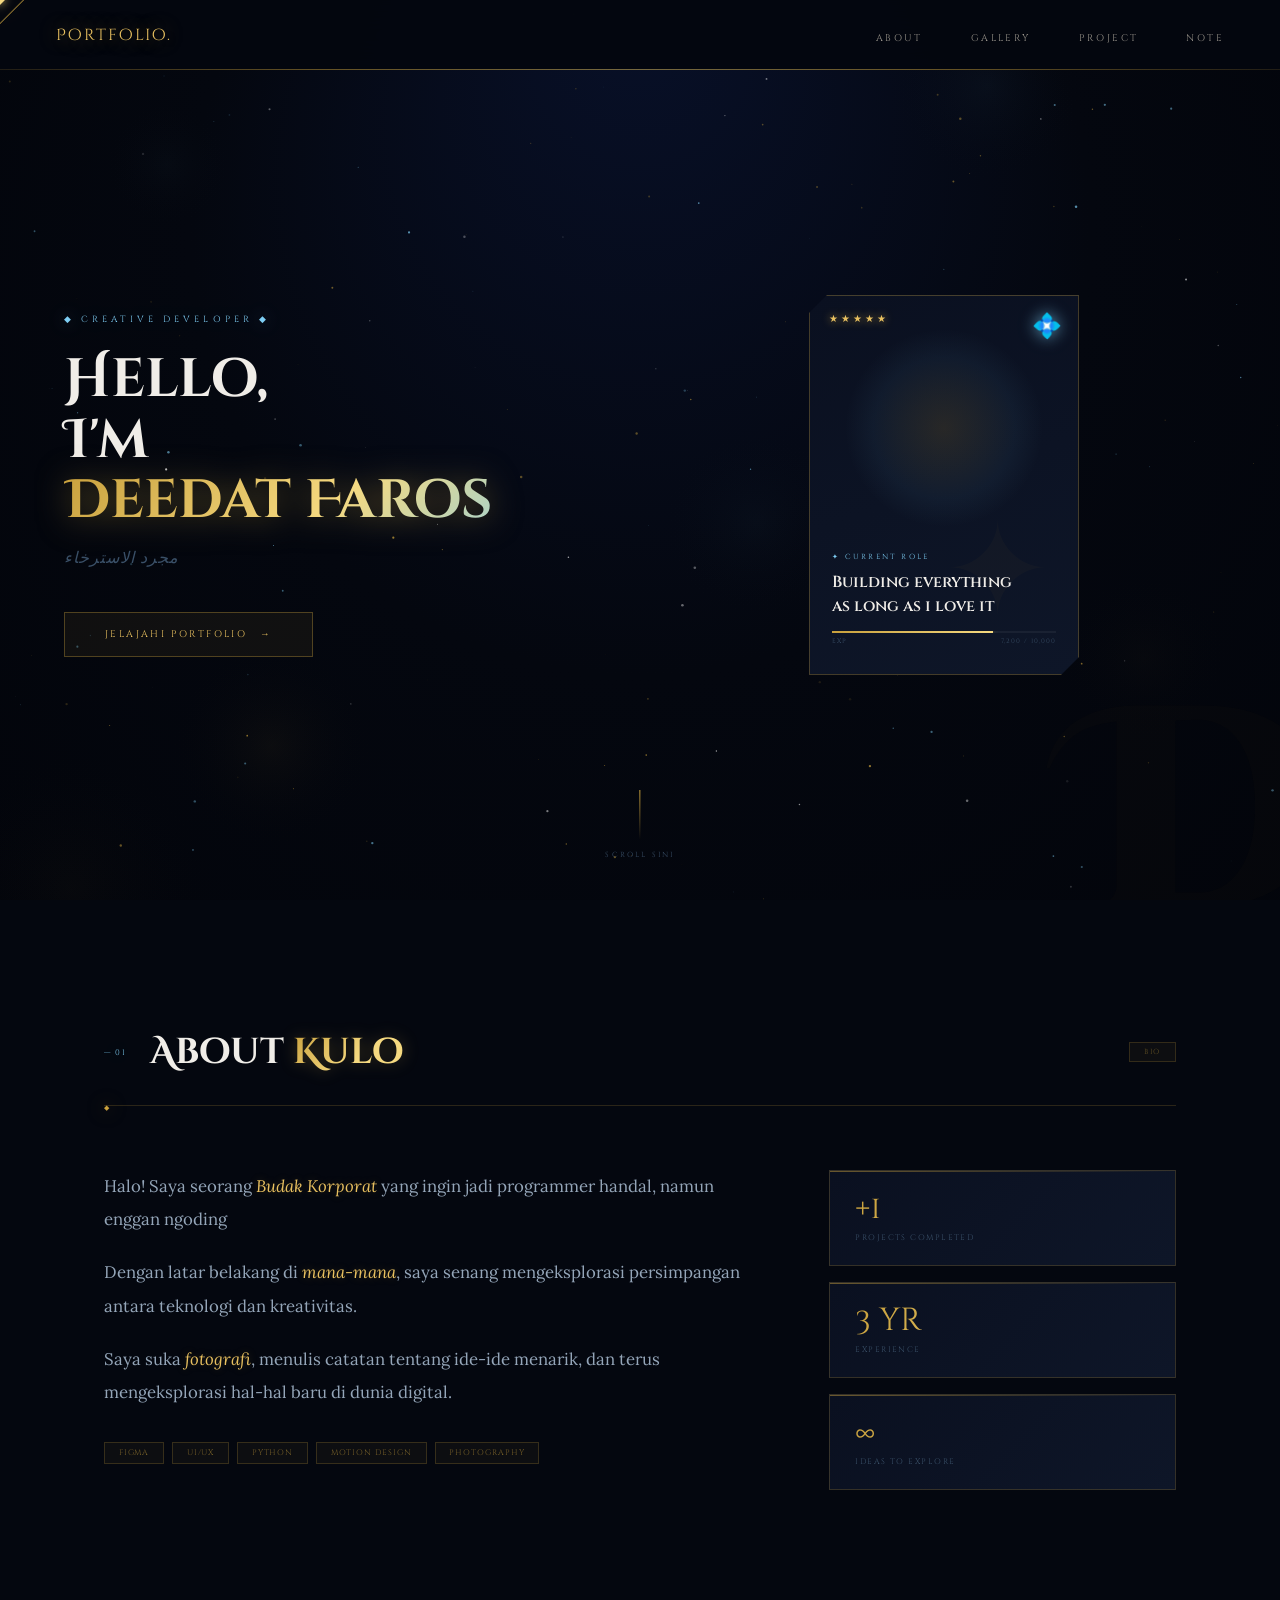
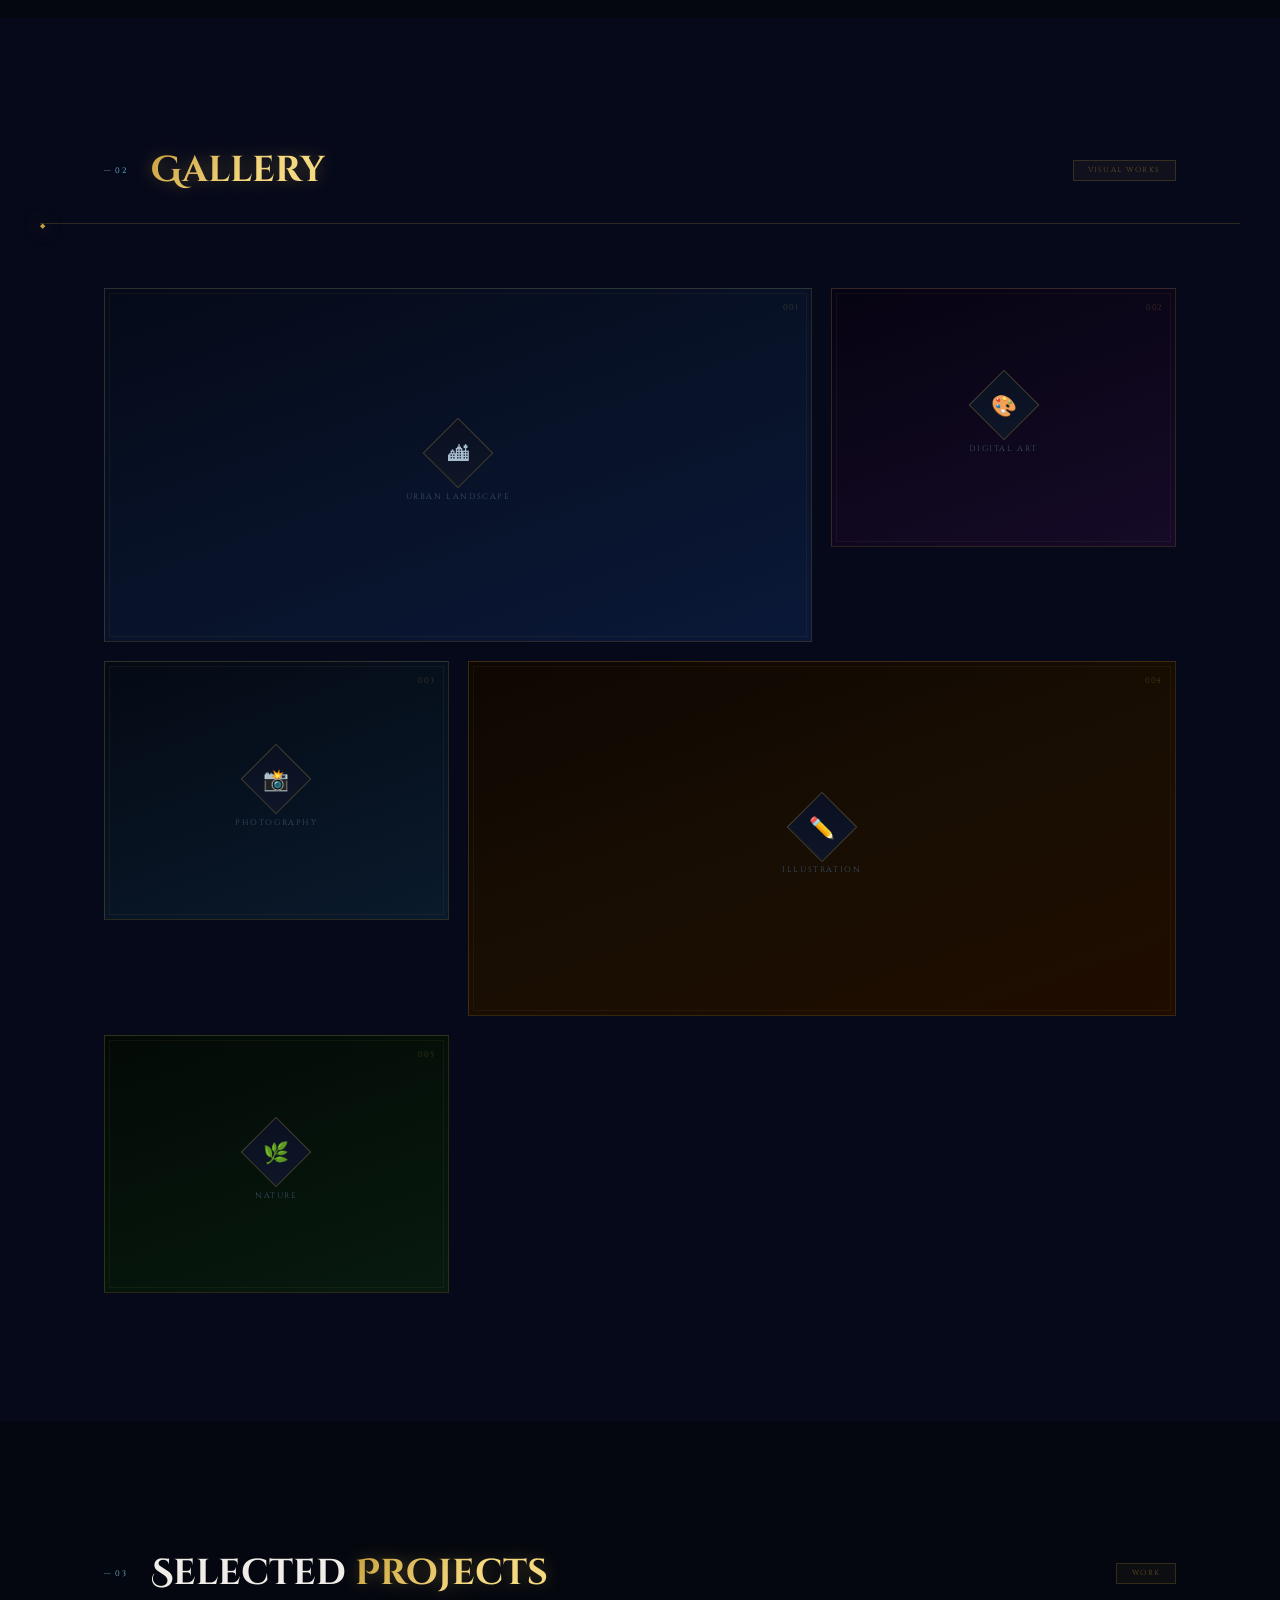
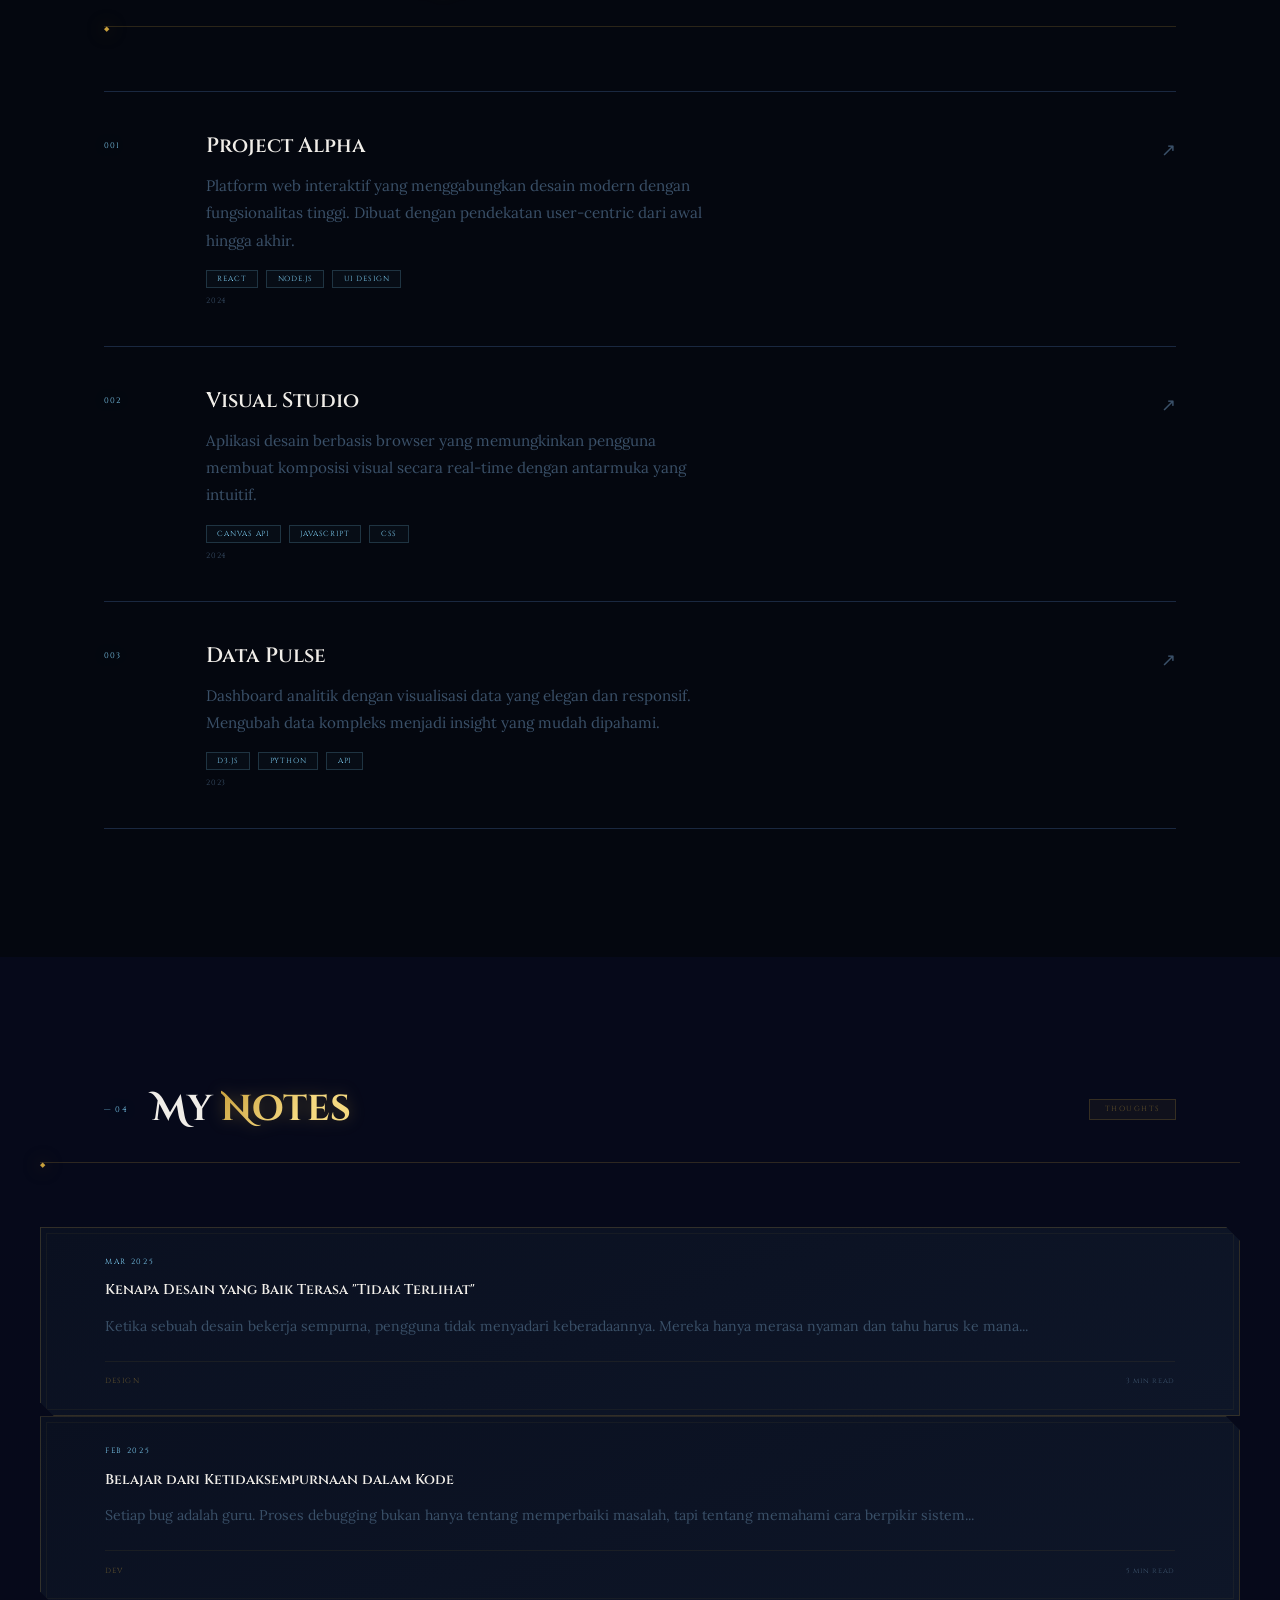
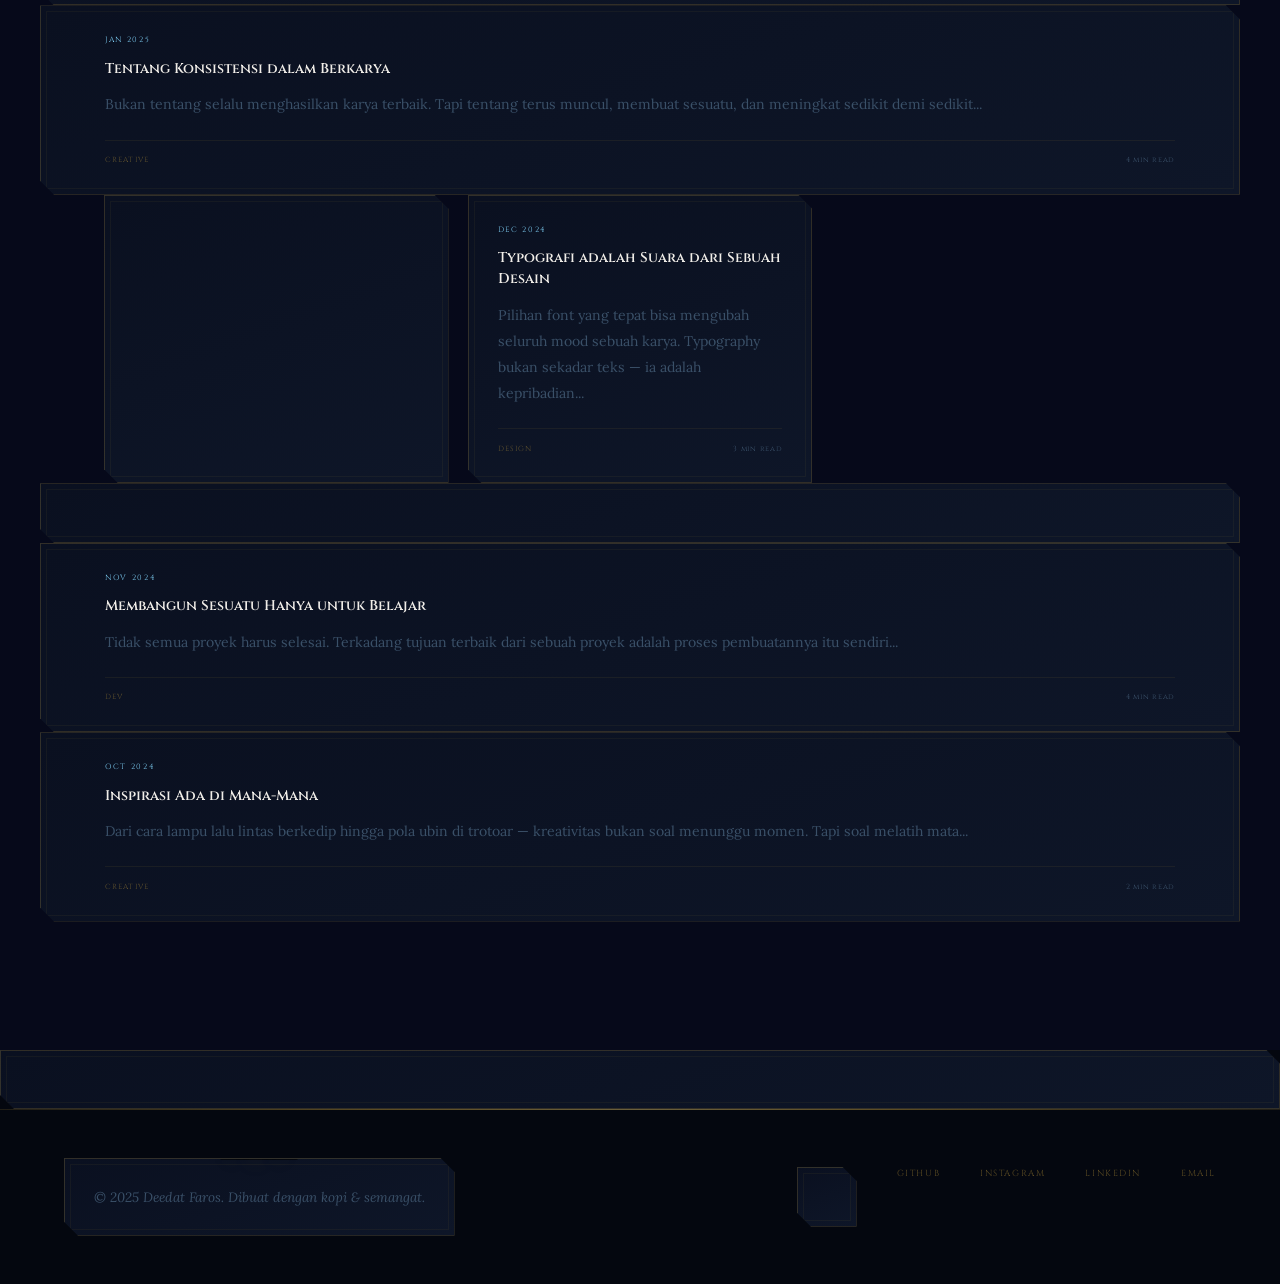
==== commit 22ede947: "Refactor notes grid structure in index.html" ====
--- a/index.html
+++ b/index.html
@@ -190,7 +190,6 @@
   <h2 class="section-title">My <em>Notes</em></h2>
   <span class="section-tag">Thoughts</span>
 </div>
-<div class="notes-grid">
   <a href="note1.html" class="note-card" style="text-decoration:none;display:block;">
     <div class="note-shimmer"></div>
     <div class="note-date">Mar 2025</div>
@@ -198,7 +197,7 @@
     <div class="note-excerpt">Ketika sebuah desain bekerja sempurna, pengguna tidak menyadari keberadaannya. Mereka hanya merasa nyaman dan tahu harus ke mana...</div>
     <div class="note-footer"><span class="note-cat">Design</span><span class="note-read">3 min read</span></div>
   </div>
-<div class="notes-grid">
+
     <a href="note2.html" class="note-card" style="text-decoration:none;display:block;">
     <div class="note-shimmer"></div>
     <div class="note-date">Feb 2025</div>
@@ -206,7 +205,7 @@
     <div class="note-excerpt">Setiap bug adalah guru. Proses debugging bukan hanya tentang memperbaiki masalah, tapi tentang memahami cara berpikir sistem...</div>
     <div class="note-footer"><span class="note-cat">Dev</span><span class="note-read">5 min read</span></div>
   </div>
-      <div class="notes-grid">
+  
     <a href="note3.html" class="note-card" style="text-decoration:none;display:block;">
     <div class="note-shimmer"></div>
     <div class="note-date">Jan 2025</div>
@@ -222,7 +221,7 @@
     <div class="note-excerpt">Pilihan font yang tepat bisa mengubah seluruh mood sebuah karya. Typography bukan sekadar teks — ia adalah kepribadian...</div>
     <div class="note-footer"><span class="note-cat">Design</span><span class="note-read">3 min read</span></div>
   </div>
-      <div class="notes-grid">
+      
     <a href="note5.html" class="note-card" style="text-decoration:none;display:block;">
     <div class="note-shimmer"></div>
     <div class="note-date">Nov 2024</div>
@@ -230,7 +229,7 @@
     <div class="note-excerpt">Tidak semua proyek harus selesai. Terkadang tujuan terbaik dari sebuah proyek adalah proses pembuatannya itu sendiri...</div>
     <div class="note-footer"><span class="note-cat">Dev</span><span class="note-read">4 min read</span></div>
   </div>
-      <div class="notes-grid">
+      
     <a href="note6.html" class="note-card" style="text-decoration:none;display:block;">
     <div class="note-shimmer"></div>
     <div class="note-date">Oct 2024</div>
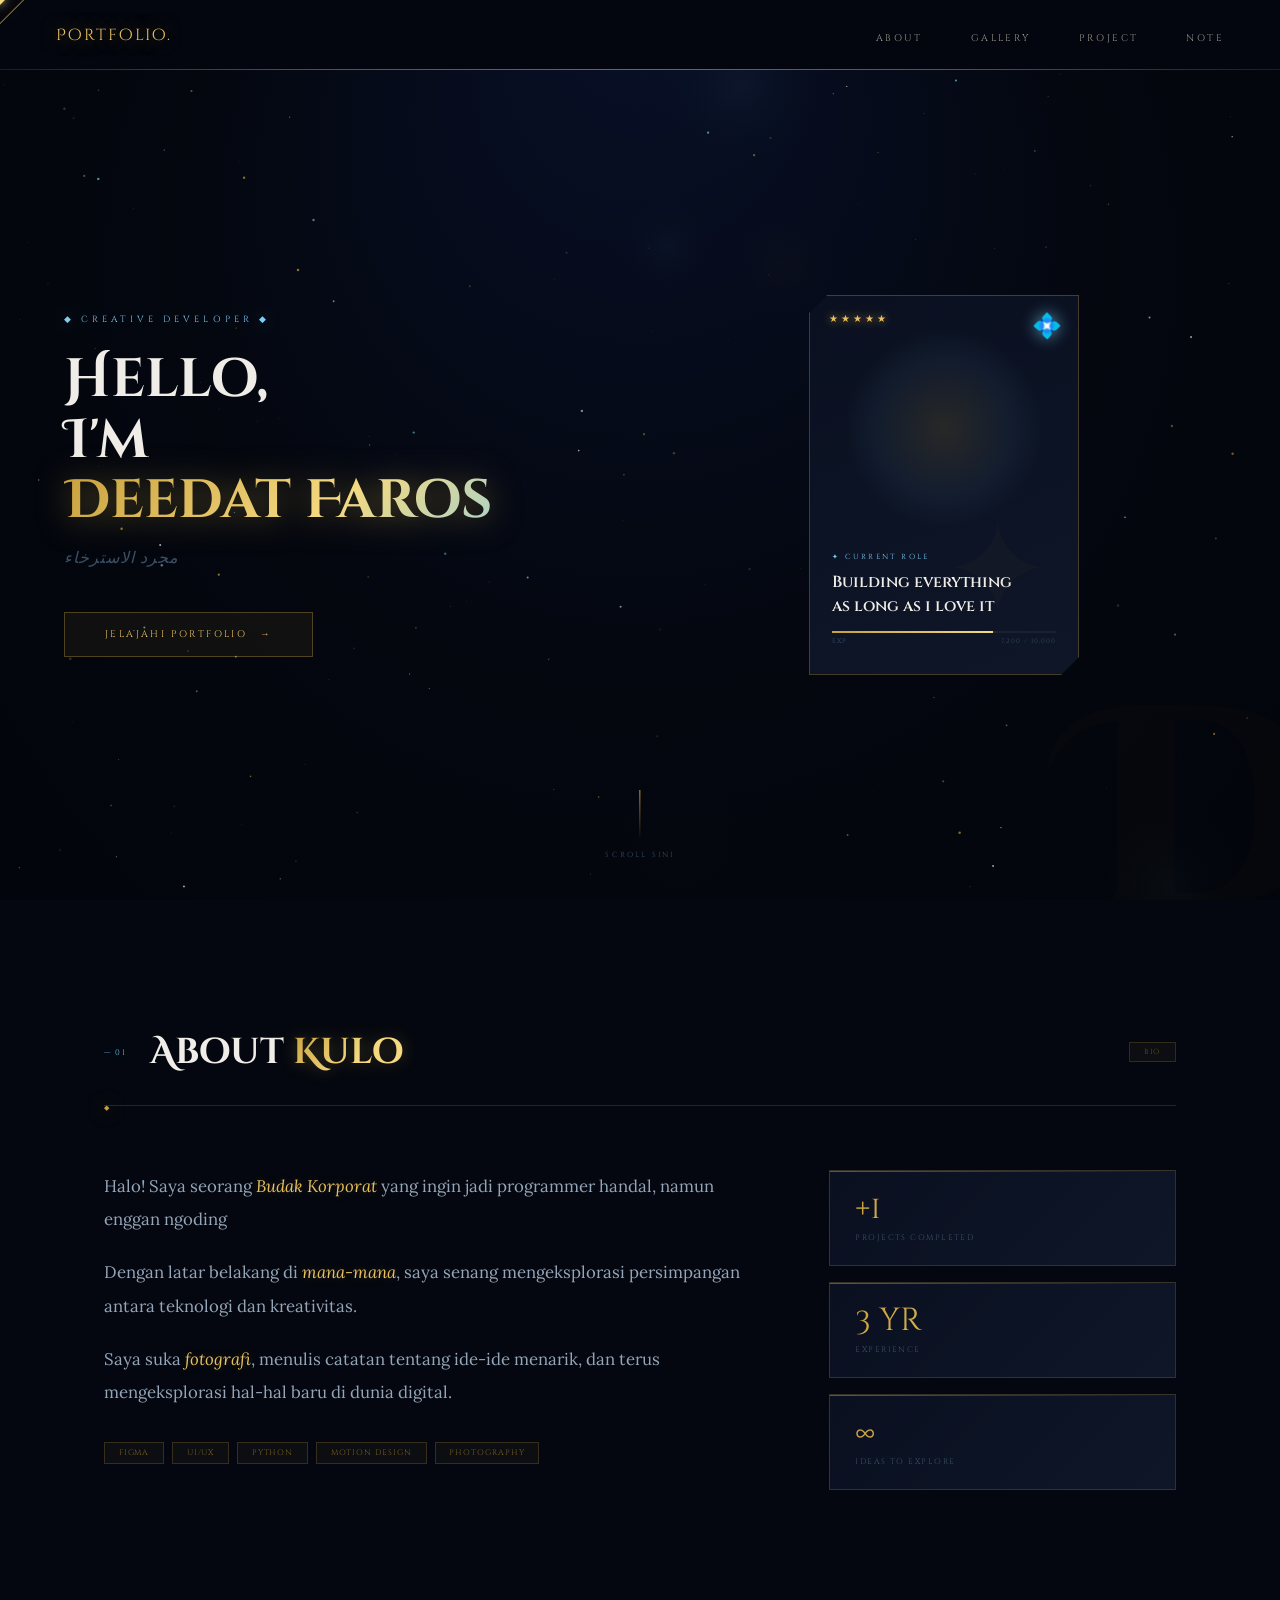
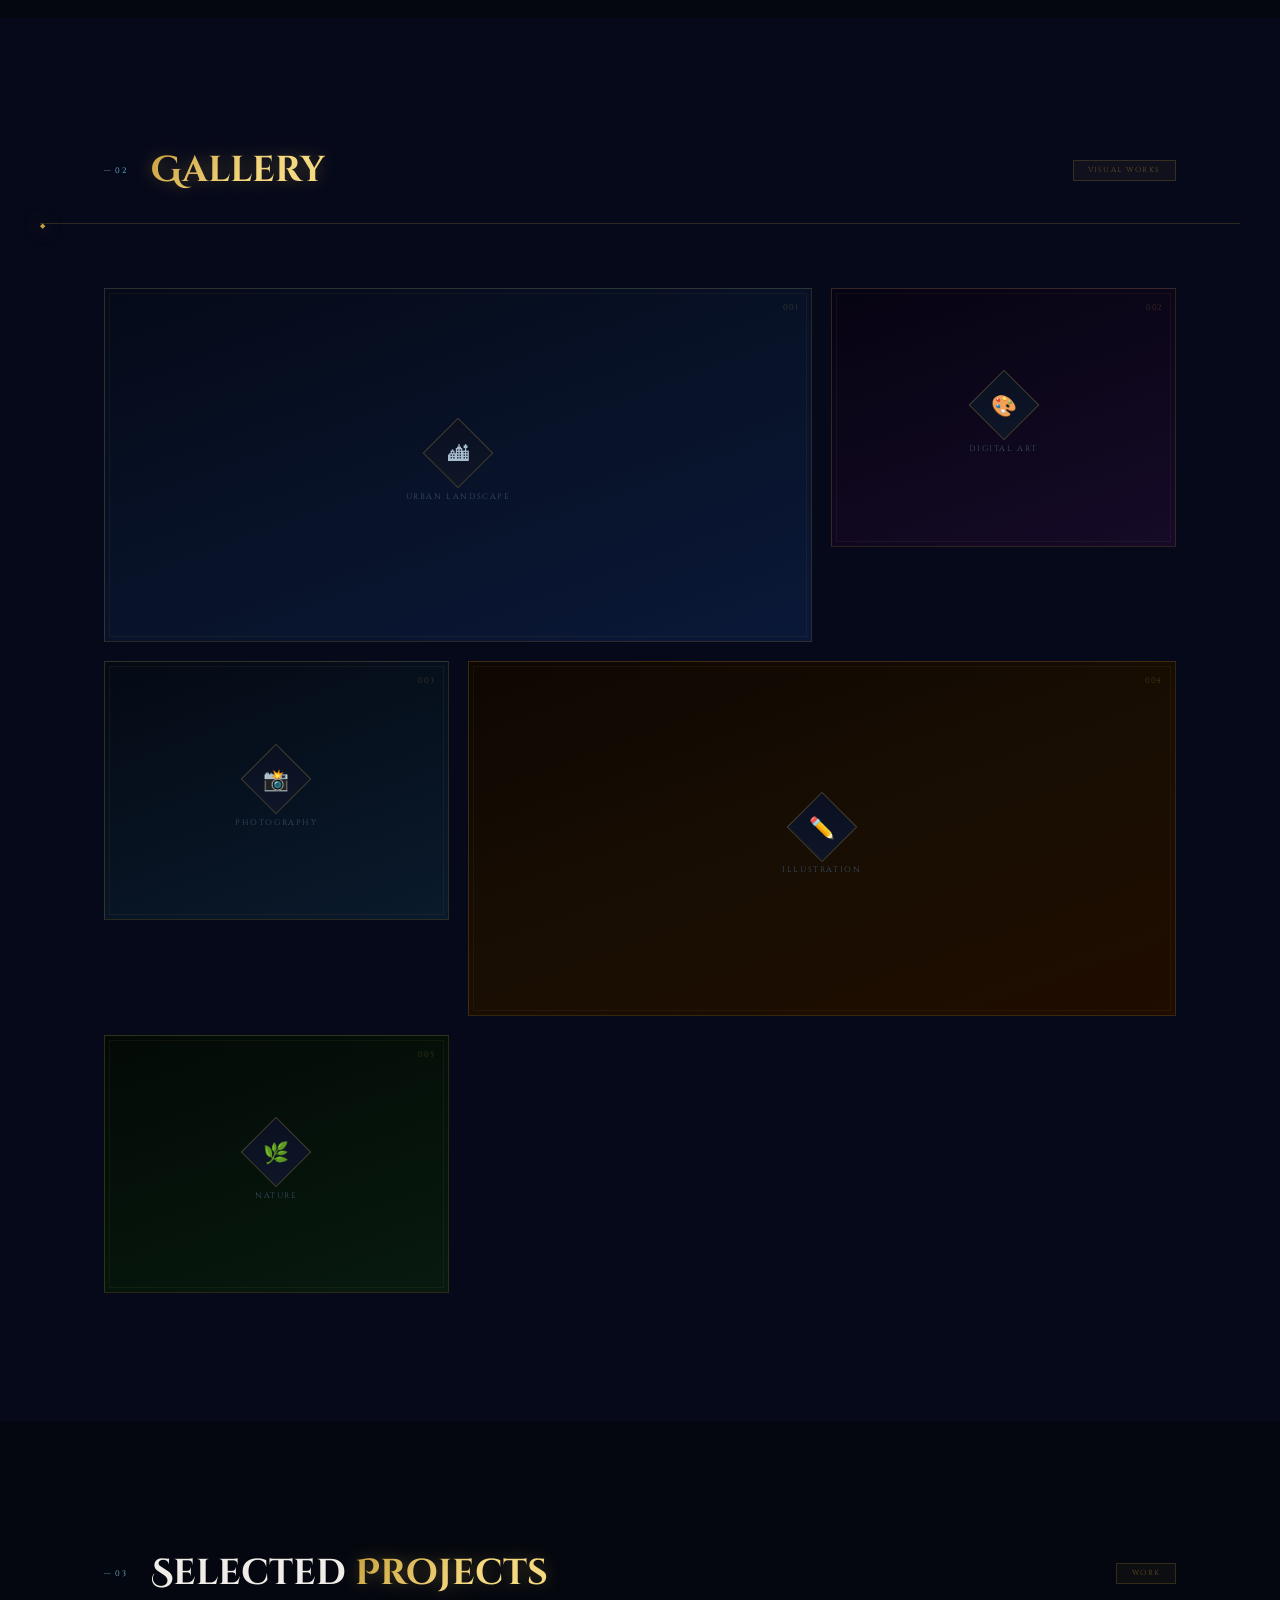
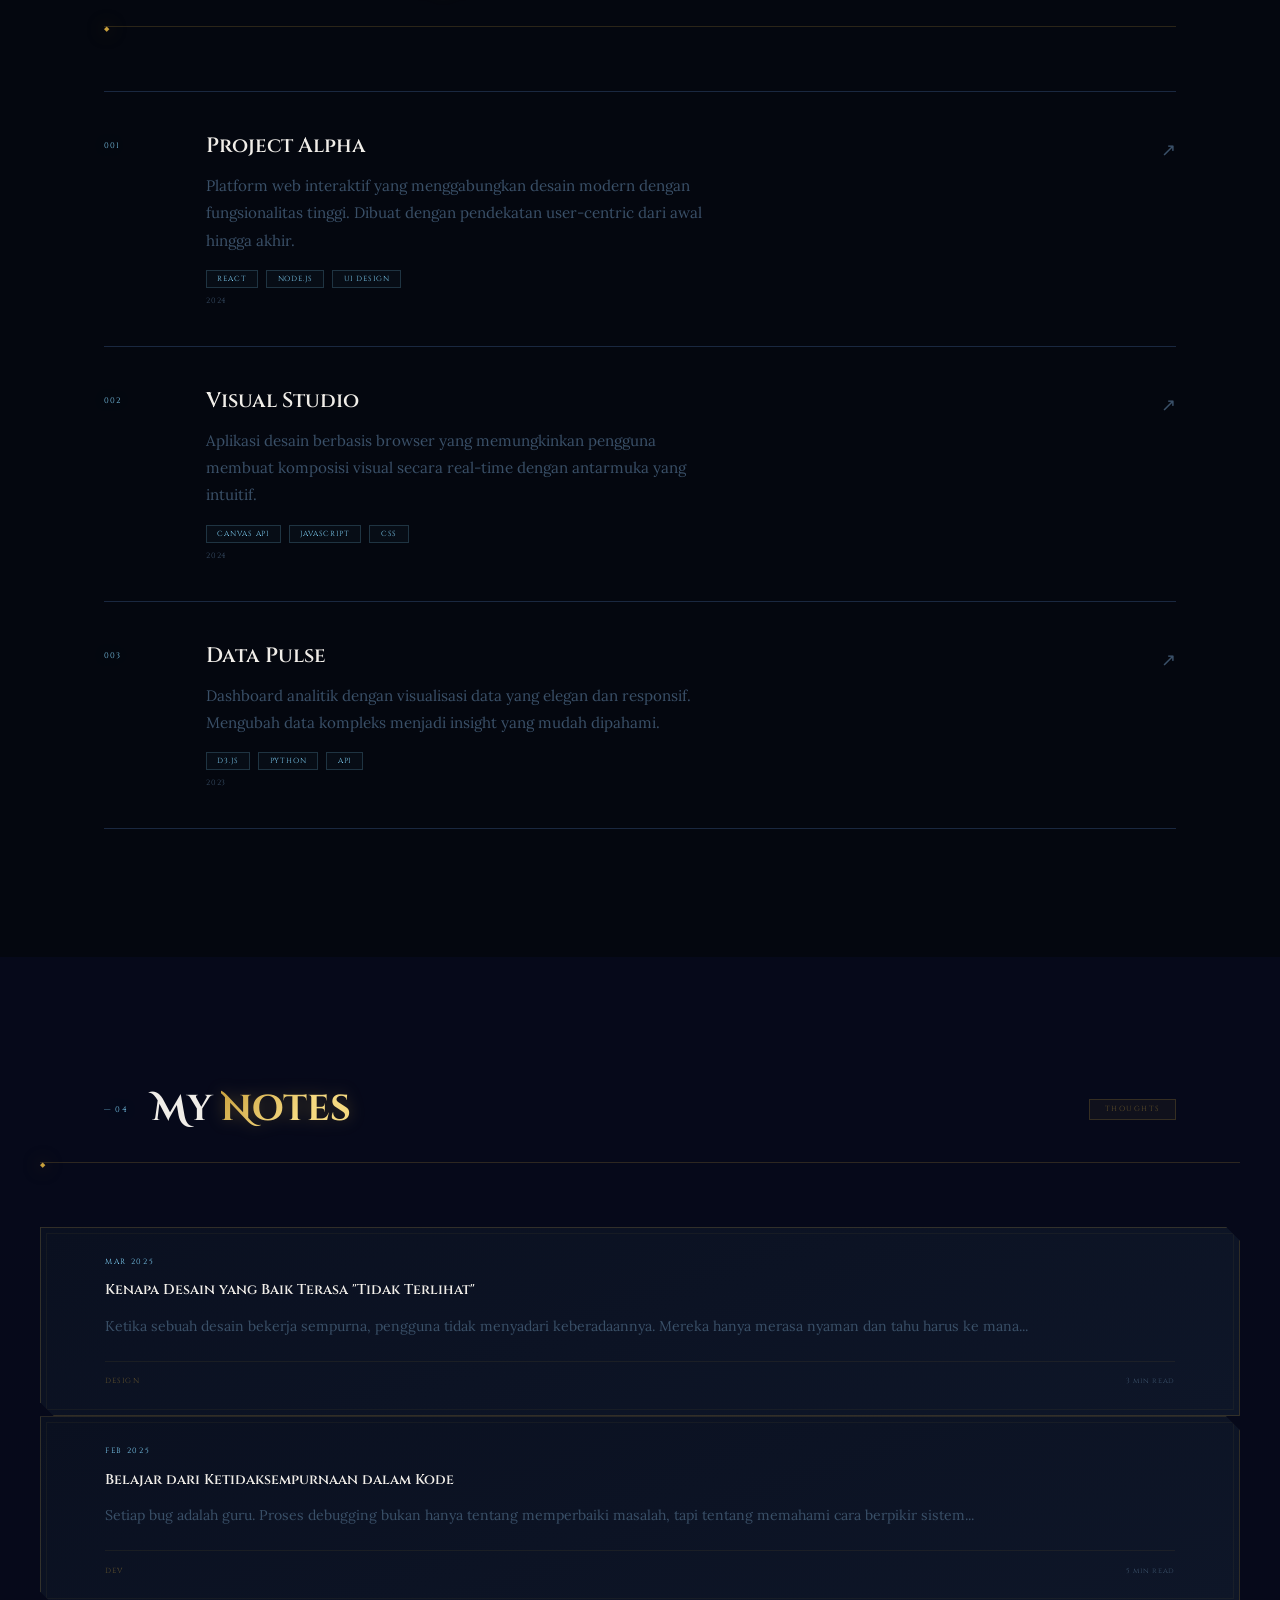
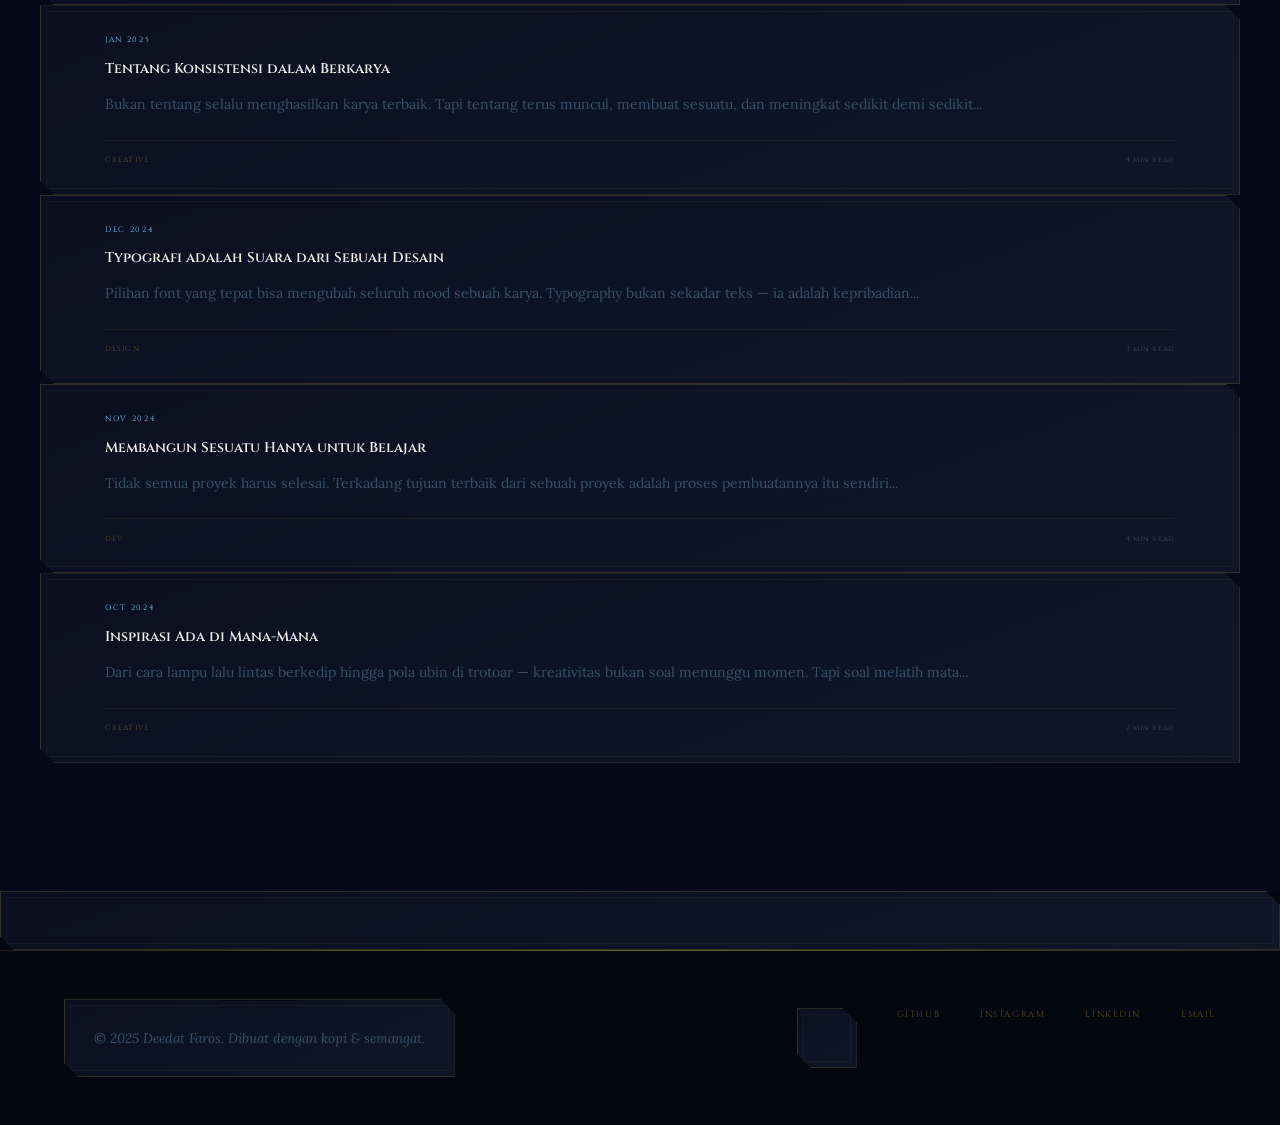
==== commit 9ad7e5fb: "Add favicon link to index.html" ====
--- a/index.html
+++ b/index.html
@@ -5,6 +5,7 @@
 <meta name="viewport" content="width=device-width, initial-scale=1.0"/>
 <title>Portfolio — Deedat Faros</title>
 <link rel="stylesheet" href="style.css"/>
+<link rel="icon" href="data:image/svg+xml,<svg xmlns='http://www.w3.org/2000/svg' viewBox='0 0 100 100'><text y='.9em' font-size='90'>✦</text></svg>">
 </head>
 <body>
 
@@ -213,7 +214,7 @@
     <div class="note-excerpt">Bukan tentang selalu menghasilkan karya terbaik. Tapi tentang terus muncul, membuat sesuatu, dan meningkat sedikit demi sedikit...</div>
     <div class="note-footer"><span class="note-cat">Creative</span><span class="note-read">4 min read</span></div>
   </div>
-      <div class="notes-grid">
+      
     <a href="note4.html" class="note-card" style="text-decoration:none;display:block;">
     <div class="note-shimmer"></div>
     <div class="note-date">Dec 2024</div>
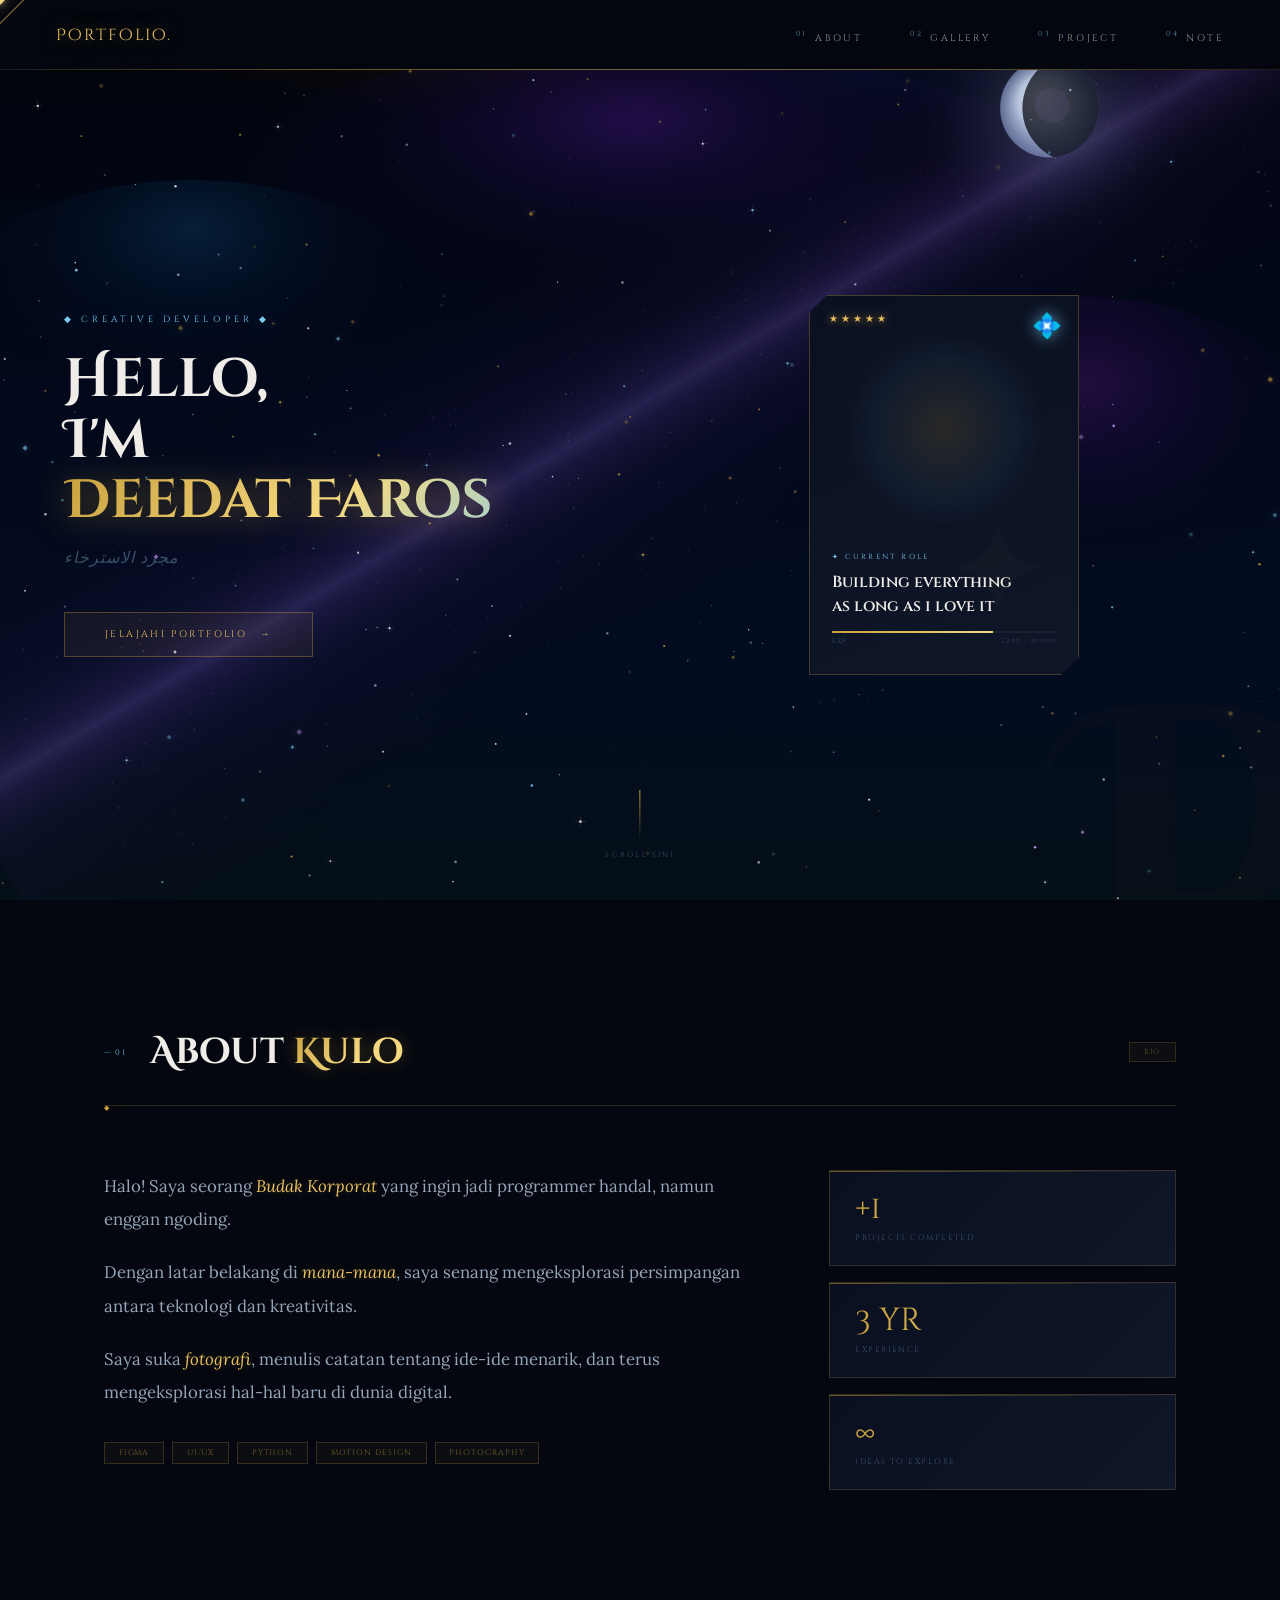
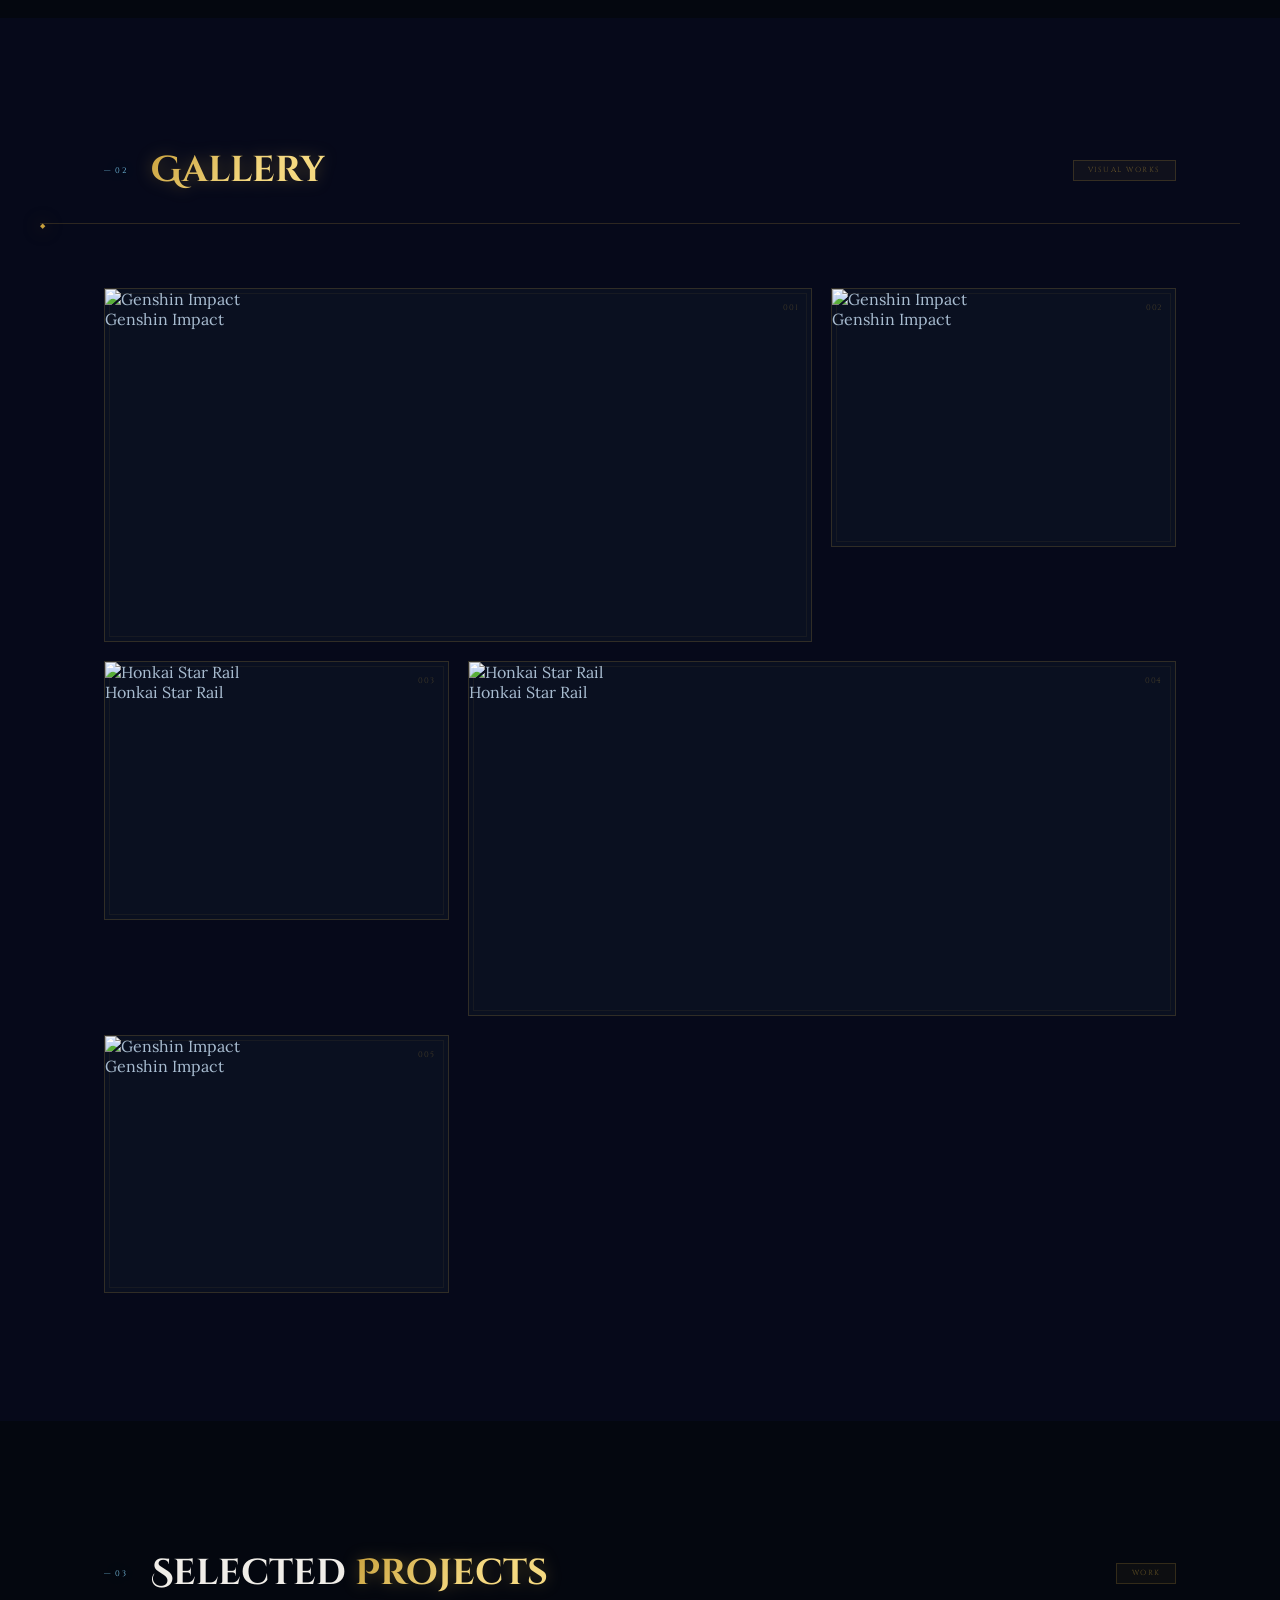
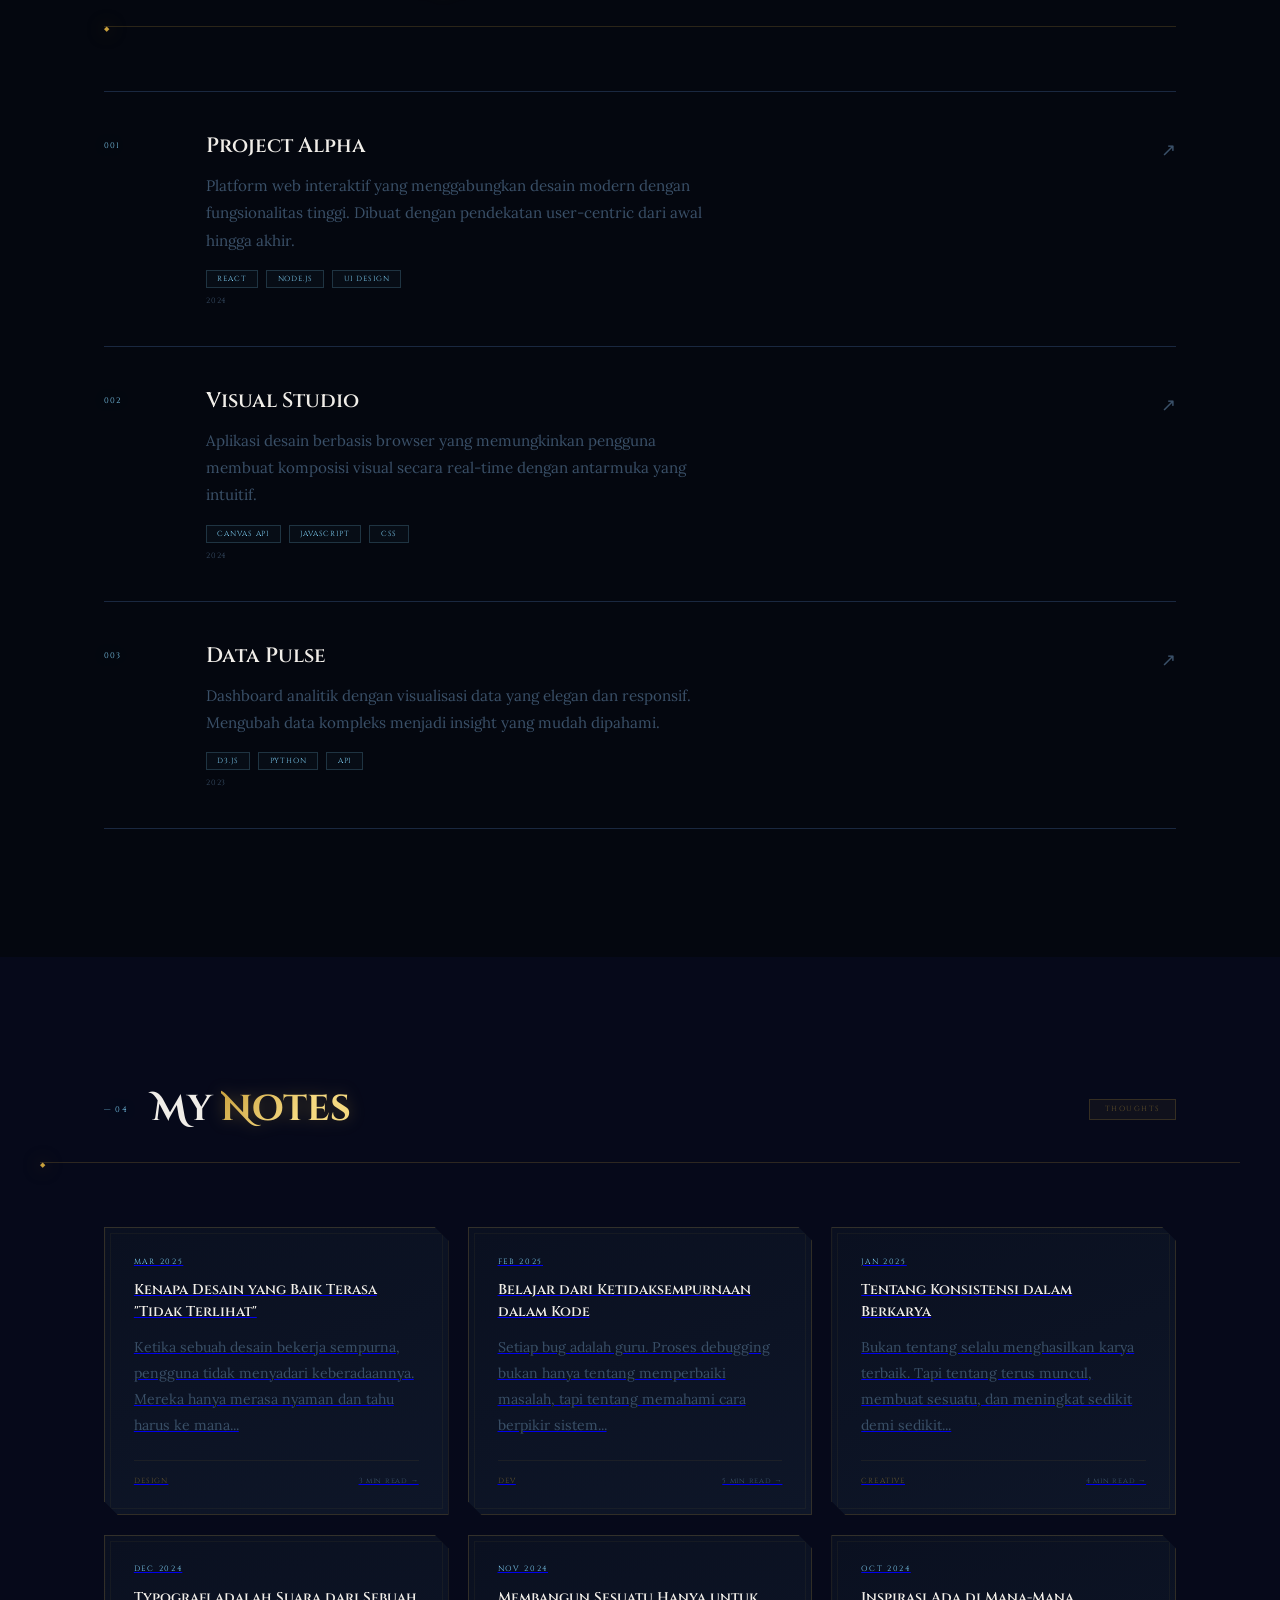
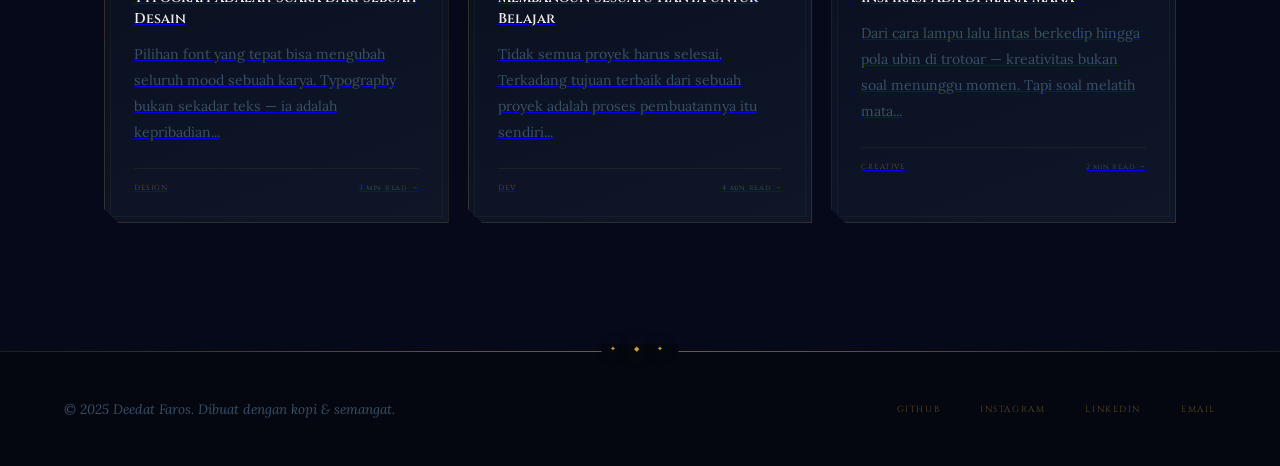
==== commit 236c1ec6: "Refactor index.html structure and content" ====
--- a/index.html
+++ b/index.html
@@ -4,16 +4,16 @@
 <meta charset="UTF-8"/>
 <meta name="viewport" content="width=device-width, initial-scale=1.0"/>
 <title>Portfolio — Deedat Faros</title>
+<link rel="icon" href="data:image/svg+xml,<svg xmlns='http://www.w3.org/2000/svg' viewBox='0 0 100 100'><text y='.9em' font-size='90'>✦</text></svg>">
 <link rel="stylesheet" href="style.css"/>
-<link rel="icon" href="data:image/svg+xml,<svg xmlns='http://www.w3.org/2000/svg' viewBox='0 0 100 100'><text y='.9em' font-size='90'>✦</text></svg>">
 </head>
 <body>
 
 <!-- LOADER -->
 <div id="loader">
-<div class="loader-logo">✦ Portfolio ✦</div>
-<div class="loader-bar-wrap"><div class="loader-bar" id="loaderBar"></div></div>
-<div class="loader-text" id="loaderTxt">Memasuki Dunia...</div>
+  <div class="loader-logo">✦ Portfolio ✦</div>
+  <div class="loader-bar-wrap"><div class="loader-bar" id="loaderBar"></div></div>
+  <div class="loader-text" id="loaderTxt">Memasuki Dunia...</div>
 </div>
 
 <!-- CANVAS -->
@@ -25,232 +25,235 @@
 
 <!-- NAVBAR -->
 <nav>
-<a href="#hero" class="nav-logo">Portfolio.</a>
-<ul class="nav-links">
-  <li><a href="#about"> About</a></li>
-  <li><a href="#gallery"> Gallery</a></li>
-  <li><a href="#projects"> Project</a></li>
-  <li><a href="#notes"> Note</a></li>
-</ul>
+  <a href="#hero" class="nav-logo">Portfolio.</a>
+  <ul class="nav-links">
+    <li><a href="#about"><span class="nav-index">01</span> About</a></li>
+    <li><a href="#gallery"><span class="nav-index">02</span> Gallery</a></li>
+    <li><a href="#projects"><span class="nav-index">03</span> Project</a></li>
+    <li><a href="#notes"><span class="nav-index">04</span> Note</a></li>
+  </ul>
 </nav>
 
 <!-- HERO -->
 <section id="hero">
-<div class="hero-grid">
-  <div class="hero-left">
-    <div class="hero-eyebrow">◆ Creative Developer ◆</div>
-    <h1 class="hero-name">Hello,<br>I'm <span>Deedat Faros</span></h1>
-    <p class="hero-subtitle" id="heroSub">مجرد الاسترخاء</p>
-    <a href="#about" class="hero-cta">Jelajahi Portfolio <span>→</span></a>
-  </div>
-  <div class="hero-right">
-    <div class="hero-card" id="heroCard">
-      <div class="hero-card-glow"></div>
-      <div class="hero-card-rune">✦</div>
-      <div class="hero-card-stars">★★★★★</div>
-      <div class="hero-card-element">💠</div>
-      <div class="hero-card-inner">
-        <div class="hero-card-label">✦ Current Role</div>
-        <div class="hero-card-role">Building everything<br>as long as i love it</div>
-        <div class="hero-card-bar"></div>
-        <div class="hero-card-bar-label"><span>EXP</span><span>7,200 / 10,000</span></div>
-      </div>
-    </div>
-  </div>
-</div>
-<div class="hero-bg-letter">D</div>
-<div class="hero-scroll"><div class="scroll-line"></div><span>Scroll sini</span></div>
+  <div class="hero-grid">
+    <div class="hero-left">
+      <div class="hero-eyebrow">◆ Creative Developer ◆</div>
+      <h1 class="hero-name">Hello,<br>I'm <span>Deedat Faros</span></h1>
+      <p class="hero-subtitle" id="heroSub">مجرد الاسترخاء</p>
+      <a href="#about" class="hero-cta">Jelajahi Portfolio <span>→</span></a>
+    </div>
+    <div class="hero-right">
+      <div class="hero-card" id="heroCard">
+        <div class="hero-card-glow"></div>
+        <div class="hero-card-rune">✦</div>
+        <div class="hero-card-stars">★★★★★</div>
+        <div class="hero-card-element">💠</div>
+        <div class="hero-card-inner">
+          <div class="hero-card-label">✦ Current Role</div>
+          <div class="hero-card-role">Building everything<br>as long as i love it</div>
+          <div class="hero-card-bar"></div>
+          <div class="hero-card-bar-label"><span>EXP</span><span>7,200 / 10,000</span></div>
+        </div>
+      </div>
+    </div>
+  </div>
+  <div class="hero-bg-letter">D</div>
+  <div class="hero-scroll"><div class="scroll-line"></div><span>Scroll sini</span></div>
 </section>
 
 <!-- ABOUT -->
 <section id="about" class="section-light">
-<div class="section-header">
-  <span class="section-num">— 01</span>
-  <h2 class="section-title">About <em>Kulo</em></h2>
-  <span class="section-tag">Bio</span>
-</div>
-<div class="about-grid">
-  <div>
-    <div class="about-bio">
-      <p>Halo! Saya seorang <span class="hl">Budak Korporat</span> yang ingin jadi programmer handal, namun enggan ngoding</p>
-      <p>Dengan latar belakang di <span class="hl">mana-mana</span>, saya senang mengeksplorasi persimpangan antara teknologi dan kreativitas.</p>
-      <p>Saya suka <span class="hl">fotografi</span>, menulis catatan tentang ide-ide menarik, dan terus mengeksplorasi hal-hal baru di dunia digital.</p>
-    </div>
-    <div class="skills-row">
-      <span class="skill-tag">Figma</span>
-      <span class="skill-tag">UI/UX</span>
-      <span class="skill-tag">Python</span>
-      <span class="skill-tag">Motion Design</span>
-      <span class="skill-tag">Photography</span>
-    </div>
-  </div>
-  <div class="about-stats">
-    <div class="stat-item"><div class="stat-num">+1</div><div class="stat-label">Projects Completed</div></div>
-    <div class="stat-item"><div class="stat-num">3 yr</div><div class="stat-label">Experience</div></div>
-    <div class="stat-item"><div class="stat-num">∞</div><div class="stat-label">Ideas to Explore</div></div>
-  </div>
-</div>
+  <div class="section-header">
+    <span class="section-num">— 01</span>
+    <h2 class="section-title">About <em>Kulo</em></h2>
+    <span class="section-tag">Bio</span>
+  </div>
+  <div class="about-grid">
+    <div>
+      <div class="about-bio">
+        <p>Halo! Saya seorang <span class="hl">Budak Korporat</span> yang ingin jadi programmer handal, namun enggan ngoding.</p>
+        <p>Dengan latar belakang di <span class="hl">mana-mana</span>, saya senang mengeksplorasi persimpangan antara teknologi dan kreativitas.</p>
+        <p>Saya suka <span class="hl">fotografi</span>, menulis catatan tentang ide-ide menarik, dan terus mengeksplorasi hal-hal baru di dunia digital.</p>
+      </div>
+      <div class="skills-row">
+        <span class="skill-tag">Figma</span>
+        <span class="skill-tag">UI/UX</span>
+        <span class="skill-tag">Python</span>
+        <span class="skill-tag">Motion Design</span>
+        <span class="skill-tag">Photography</span>
+      </div>
+    </div>
+    <div class="about-stats">
+      <div class="stat-item"><div class="stat-num">+1</div><div class="stat-label">Projects Completed</div></div>
+      <div class="stat-item"><div class="stat-num">3 yr</div><div class="stat-label">Experience</div></div>
+      <div class="stat-item"><div class="stat-num">∞</div><div class="stat-label">Ideas to Explore</div></div>
+    </div>
+  </div>
 </section>
 
 <!-- GALLERY -->
 <section id="gallery" class="section-dark">
-<div class="section-header">
-  <span class="section-num">— 02</span>
-  <h2 class="section-title"><em>Gallery</em></h2>
-  <span class="section-tag">Visual Works</span>
-</div>
-<div class="gallery-grid">
-  <div class="gallery-item g1">
-    <div class="gallery-num">001</div>
-    <div class="gallery-placeholder">
-      <div class="gallery-icon"><span>🏙</span></div>
-      <div class="gallery-label">Urban Landscape</div>
-    </div>
-    <div class="gallery-overlay"></div>
-  </div>
-  <div class="gallery-item g2">
-    <div class="gallery-num">002</div>
-    <div class="gallery-placeholder">
-      <div class="gallery-icon"><span>🎨</span></div>
-      <div class="gallery-label">Digital Art</div>
-    </div>
-    <div class="gallery-overlay"></div>
-  </div>
-  <div class="gallery-item g3">
-    <div class="gallery-num">003</div>
-    <div class="gallery-placeholder">
-      <div class="gallery-icon"><span>📸</span></div>
-      <div class="gallery-label">Photography</div>
-    </div>
-    <div class="gallery-overlay"></div>
-  </div>
-  <div class="gallery-item g4">
-    <div class="gallery-num">004</div>
-    <div class="gallery-placeholder">
-      <div class="gallery-icon"><span>✏️</span></div>
-      <div class="gallery-label">Illustration</div>
-    </div>
-    <div class="gallery-overlay"></div>
-  </div>
-  <div class="gallery-item g5">
-    <div class="gallery-num">005</div>
-    <div class="gallery-placeholder">
-      <div class="gallery-icon"><span>🌿</span></div>
-      <div class="gallery-label">Nature</div>
-    </div>
-    <div class="gallery-overlay"></div>
-  </div>
-</div>
+  <div class="section-header">
+    <span class="section-num">— 02</span>
+    <h2 class="section-title"><em>Gallery</em></h2>
+    <span class="section-tag">Visual Works</span>
+  </div>
+  <div class="gallery-grid">
+
+    <div class="gallery-item">
+      <img src="gallery1.jpg" alt="Genshin Impact" class="gallery-img"/>
+      <div class="gallery-num">001</div>
+      <div class="gallery-caption">Genshin Impact</div>
+      <div class="gallery-overlay"></div>
+    </div>
+
+    <div class="gallery-item">
+      <img src="gallery2.jpg" alt="Genshin Impact" class="gallery-img"/>
+      <div class="gallery-num">002</div>
+      <div class="gallery-caption">Genshin Impact</div>
+      <div class="gallery-overlay"></div>
+    </div>
+
+    <div class="gallery-item">
+      <img src="gallery3.jpg" alt="Honkai Star Rail" class="gallery-img"/>
+      <div class="gallery-num">003</div>
+      <div class="gallery-caption">Honkai Star Rail</div>
+      <div class="gallery-overlay"></div>
+    </div>
+
+    <div class="gallery-item">
+      <img src="gallery4.jpg" alt="Honkai Star Rail" class="gallery-img"/>
+      <div class="gallery-num">004</div>
+      <div class="gallery-caption">Honkai Star Rail</div>
+      <div class="gallery-overlay"></div>
+    </div>
+
+    <div class="gallery-item">
+      <img src="gallery5.jpg" alt="Genshin Impact" class="gallery-img"/>
+      <div class="gallery-num">005</div>
+      <div class="gallery-caption">Genshin Impact</div>
+      <div class="gallery-overlay"></div>
+    </div>
+
+  </div>
 </section>
 
 <!-- PROJECTS -->
 <section id="projects" class="section-light">
-<div class="section-header">
-  <span class="section-num">— 03</span>
-  <h2 class="section-title">Selected <em>Projects</em></h2>
-  <span class="section-tag">Work</span>
-</div>
-<div class="projects-list">
-  <div class="project-item">
-    <div class="project-num">001</div>
-    <div class="project-content">
-      <div class="project-name">Project Alpha</div>
-      <div class="project-desc">Platform web interaktif yang menggabungkan desain modern dengan fungsionalitas tinggi. Dibuat dengan pendekatan user-centric dari awal hingga akhir.</div>
-      <div class="project-tags"><span class="project-tag">React</span><span class="project-tag">Node.js</span><span class="project-tag">UI Design</span></div>
-      <div class="project-year">2024</div>
-    </div>
-    <div class="project-arrow">↗</div>
-  </div>
-  <div class="project-item">
-    <div class="project-num">002</div>
-    <div class="project-content">
-      <div class="project-name">Visual Studio</div>
-      <div class="project-desc">Aplikasi desain berbasis browser yang memungkinkan pengguna membuat komposisi visual secara real-time dengan antarmuka yang intuitif.</div>
-      <div class="project-tags"><span class="project-tag">Canvas API</span><span class="project-tag">JavaScript</span><span class="project-tag">CSS</span></div>
-      <div class="project-year">2024</div>
-    </div>
-    <div class="project-arrow">↗</div>
-  </div>
-  <div class="project-item">
-    <div class="project-num">003</div>
-    <div class="project-content">
-      <div class="project-name">Data Pulse</div>
-      <div class="project-desc">Dashboard analitik dengan visualisasi data yang elegan dan responsif. Mengubah data kompleks menjadi insight yang mudah dipahami.</div>
-      <div class="project-tags"><span class="project-tag">D3.js</span><span class="project-tag">Python</span><span class="project-tag">API</span></div>
-      <div class="project-year">2023</div>
-    </div>
-    <div class="project-arrow">↗</div>
-  </div>
-</div>
+  <div class="section-header">
+    <span class="section-num">— 03</span>
+    <h2 class="section-title">Selected <em>Projects</em></h2>
+    <span class="section-tag">Work</span>
+  </div>
+  <div class="projects-list">
+
+    <div class="project-item">
+      <div class="project-num">001</div>
+      <div class="project-content">
+        <div class="project-name">Project Alpha</div>
+        <div class="project-desc">Platform web interaktif yang menggabungkan desain modern dengan fungsionalitas tinggi. Dibuat dengan pendekatan user-centric dari awal hingga akhir.</div>
+        <div class="project-tags"><span class="project-tag">React</span><span class="project-tag">Node.js</span><span class="project-tag">UI Design</span></div>
+        <div class="project-year">2024</div>
+      </div>
+      <div class="project-arrow">↗</div>
+    </div>
+
+    <div class="project-item">
+      <div class="project-num">002</div>
+      <div class="project-content">
+        <div class="project-name">Visual Studio</div>
+        <div class="project-desc">Aplikasi desain berbasis browser yang memungkinkan pengguna membuat komposisi visual secara real-time dengan antarmuka yang intuitif.</div>
+        <div class="project-tags"><span class="project-tag">Canvas API</span><span class="project-tag">JavaScript</span><span class="project-tag">CSS</span></div>
+        <div class="project-year">2024</div>
+      </div>
+      <div class="project-arrow">↗</div>
+    </div>
+
+    <div class="project-item">
+      <div class="project-num">003</div>
+      <div class="project-content">
+        <div class="project-name">Data Pulse</div>
+        <div class="project-desc">Dashboard analitik dengan visualisasi data yang elegan dan responsif. Mengubah data kompleks menjadi insight yang mudah dipahami.</div>
+        <div class="project-tags"><span class="project-tag">D3.js</span><span class="project-tag">Python</span><span class="project-tag">API</span></div>
+        <div class="project-year">2023</div>
+      </div>
+      <div class="project-arrow">↗</div>
+    </div>
+
+  </div>
 </section>
 
 <!-- NOTES -->
 <section id="notes" class="section-dark">
-<div class="section-header">
-  <span class="section-num">— 04</span>
-  <h2 class="section-title">My <em>Notes</em></h2>
-  <span class="section-tag">Thoughts</span>
-</div>
-  <a href="note1.html" class="note-card" style="text-decoration:none;display:block;">
-    <div class="note-shimmer"></div>
-    <div class="note-date">Mar 2025</div>
-    <div class="note-title">Kenapa Desain yang Baik Terasa "Tidak Terlihat"</div>
-    <div class="note-excerpt">Ketika sebuah desain bekerja sempurna, pengguna tidak menyadari keberadaannya. Mereka hanya merasa nyaman dan tahu harus ke mana...</div>
-    <div class="note-footer"><span class="note-cat">Design</span><span class="note-read">3 min read</span></div>
-  </div>
-
-    <a href="note2.html" class="note-card" style="text-decoration:none;display:block;">
-    <div class="note-shimmer"></div>
-    <div class="note-date">Feb 2025</div>
-    <div class="note-title">Belajar dari Ketidaksempurnaan dalam Kode</div>
-    <div class="note-excerpt">Setiap bug adalah guru. Proses debugging bukan hanya tentang memperbaiki masalah, tapi tentang memahami cara berpikir sistem...</div>
-    <div class="note-footer"><span class="note-cat">Dev</span><span class="note-read">5 min read</span></div>
-  </div>
-  
-    <a href="note3.html" class="note-card" style="text-decoration:none;display:block;">
-    <div class="note-shimmer"></div>
-    <div class="note-date">Jan 2025</div>
-    <div class="note-title">Tentang Konsistensi dalam Berkarya</div>
-    <div class="note-excerpt">Bukan tentang selalu menghasilkan karya terbaik. Tapi tentang terus muncul, membuat sesuatu, dan meningkat sedikit demi sedikit...</div>
-    <div class="note-footer"><span class="note-cat">Creative</span><span class="note-read">4 min read</span></div>
-  </div>
-      
-    <a href="note4.html" class="note-card" style="text-decoration:none;display:block;">
-    <div class="note-shimmer"></div>
-    <div class="note-date">Dec 2024</div>
-    <div class="note-title">Typografi adalah Suara dari Sebuah Desain</div>
-    <div class="note-excerpt">Pilihan font yang tepat bisa mengubah seluruh mood sebuah karya. Typography bukan sekadar teks — ia adalah kepribadian...</div>
-    <div class="note-footer"><span class="note-cat">Design</span><span class="note-read">3 min read</span></div>
-  </div>
-      
-    <a href="note5.html" class="note-card" style="text-decoration:none;display:block;">
-    <div class="note-shimmer"></div>
-    <div class="note-date">Nov 2024</div>
-    <div class="note-title">Membangun Sesuatu Hanya untuk Belajar</div>
-    <div class="note-excerpt">Tidak semua proyek harus selesai. Terkadang tujuan terbaik dari sebuah proyek adalah proses pembuatannya itu sendiri...</div>
-    <div class="note-footer"><span class="note-cat">Dev</span><span class="note-read">4 min read</span></div>
-  </div>
-      
-    <a href="note6.html" class="note-card" style="text-decoration:none;display:block;">
-    <div class="note-shimmer"></div>
-    <div class="note-date">Oct 2024</div>
-    <div class="note-title">Inspirasi Ada di Mana-Mana</div>
-    <div class="note-excerpt">Dari cara lampu lalu lintas berkedip hingga pola ubin di trotoar — kreativitas bukan soal menunggu momen. Tapi soal melatih mata...</div>
-    <div class="note-footer"><span class="note-cat">Creative</span><span class="note-read">2 min read</span></div>
-  </div>
-</div>
+  <div class="section-header">
+    <span class="section-num">— 04</span>
+    <h2 class="section-title">My <em>Notes</em></h2>
+    <span class="section-tag">Thoughts</span>
+  </div>
+  <div class="notes-grid">
+
+    <a href="note1.html" class="note-card">
+      <div class="note-shimmer"></div>
+      <div class="note-date">Mar 2025</div>
+      <div class="note-title">Kenapa Desain yang Baik Terasa "Tidak Terlihat"</div>
+      <div class="note-excerpt">Ketika sebuah desain bekerja sempurna, pengguna tidak menyadari keberadaannya. Mereka hanya merasa nyaman dan tahu harus ke mana...</div>
+      <div class="note-footer"><span class="note-cat">Design</span><span class="note-read">3 min read →</span></div>
+    </a>
+
+    <a href="note2.html" class="note-card">
+      <div class="note-shimmer"></div>
+      <div class="note-date">Feb 2025</div>
+      <div class="note-title">Belajar dari Ketidaksempurnaan dalam Kode</div>
+      <div class="note-excerpt">Setiap bug adalah guru. Proses debugging bukan hanya tentang memperbaiki masalah, tapi tentang memahami cara berpikir sistem...</div>
+      <div class="note-footer"><span class="note-cat">Dev</span><span class="note-read">5 min read →</span></div>
+    </a>
+
+    <a href="note3.html" class="note-card">
+      <div class="note-shimmer"></div>
+      <div class="note-date">Jan 2025</div>
+      <div class="note-title">Tentang Konsistensi dalam Berkarya</div>
+      <div class="note-excerpt">Bukan tentang selalu menghasilkan karya terbaik. Tapi tentang terus muncul, membuat sesuatu, dan meningkat sedikit demi sedikit...</div>
+      <div class="note-footer"><span class="note-cat">Creative</span><span class="note-read">4 min read →</span></div>
+    </a>
+
+    <a href="note4.html" class="note-card">
+      <div class="note-shimmer"></div>
+      <div class="note-date">Dec 2024</div>
+      <div class="note-title">Typografi adalah Suara dari Sebuah Desain</div>
+      <div class="note-excerpt">Pilihan font yang tepat bisa mengubah seluruh mood sebuah karya. Typography bukan sekadar teks — ia adalah kepribadian...</div>
+      <div class="note-footer"><span class="note-cat">Design</span><span class="note-read">3 min read →</span></div>
+    </a>
+
+    <a href="note5.html" class="note-card">
+      <div class="note-shimmer"></div>
+      <div class="note-date">Nov 2024</div>
+      <div class="note-title">Membangun Sesuatu Hanya untuk Belajar</div>
+      <div class="note-excerpt">Tidak semua proyek harus selesai. Terkadang tujuan terbaik dari sebuah proyek adalah proses pembuatannya itu sendiri...</div>
+      <div class="note-footer"><span class="note-cat">Dev</span><span class="note-read">4 min read →</span></div>
+    </a>
+
+    <a href="note6.html" class="note-card">
+      <div class="note-shimmer"></div>
+      <div class="note-date">Oct 2024</div>
+      <div class="note-title">Inspirasi Ada di Mana-Mana</div>
+      <div class="note-excerpt">Dari cara lampu lalu lintas berkedip hingga pola ubin di trotoar — kreativitas bukan soal menunggu momen. Tapi soal melatih mata...</div>
+      <div class="note-footer"><span class="note-cat">Creative</span><span class="note-read">2 min read →</span></div>
+    </a>
+
+  </div>
 </section>
 
 <!-- FOOTER -->
 <footer>
-<div class="footer-ornament">✦ ◆ ✦</div>
-<div class="footer-copy">© 2025 Deedat Faros. Dibuat dengan kopi & semangat.</div>
-<div class="footer-links">
-  <a href="https://github.com/MAMAGHUF2ON" target="_blank">GitHub</a>
-  <a href="https://www.instagram.com/kynikospath/" target="_blank">Instagram</a>
-  <a href="https://www.linkedin.com/in/muhammad-deedat-faros-36aa69368/" target="_blank">LinkedIn</a>
-  <a href="mailto:emailkamu@gmail.com" target="_blank">Email</a>
-</div>
+  <div class="footer-ornament">✦ ◆ ✦</div>
+  <div class="footer-copy">© 2025 Deedat Faros. Dibuat dengan kopi & semangat.</div>
+  <div class="footer-links">
+    <a href="https://github.com/MAMAGHUF2ON" target="_blank">GitHub</a>
+    <a href="https://www.instagram.com/kynikospath/" target="_blank">Instagram</a>
+    <a href="https://www.linkedin.com/in/muhammad-deedat-faros-36aa69368/" target="_blank">LinkedIn</a>
+    <a href="mailto:emailkamu@gmail.com" target="_blank">Email</a>
+  </div>
 </footer>
 
 <script src="main.js"></script>
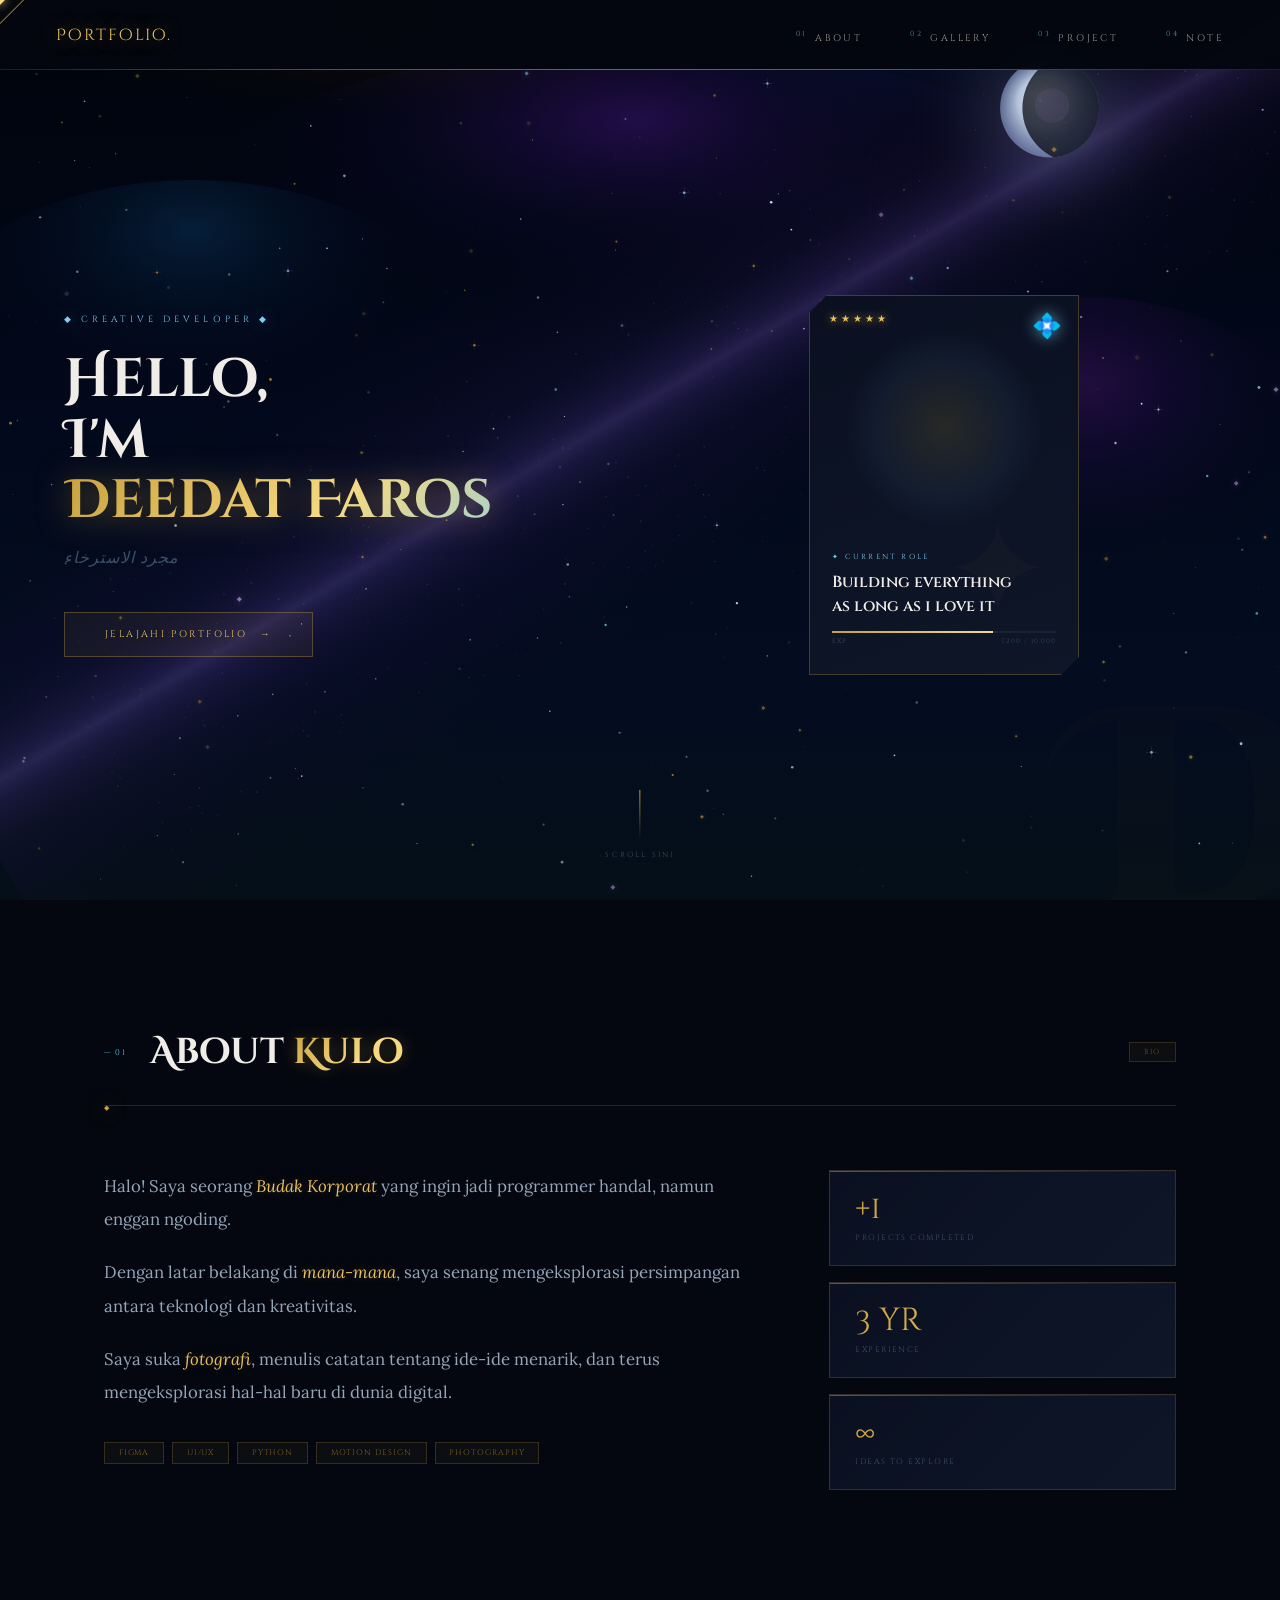
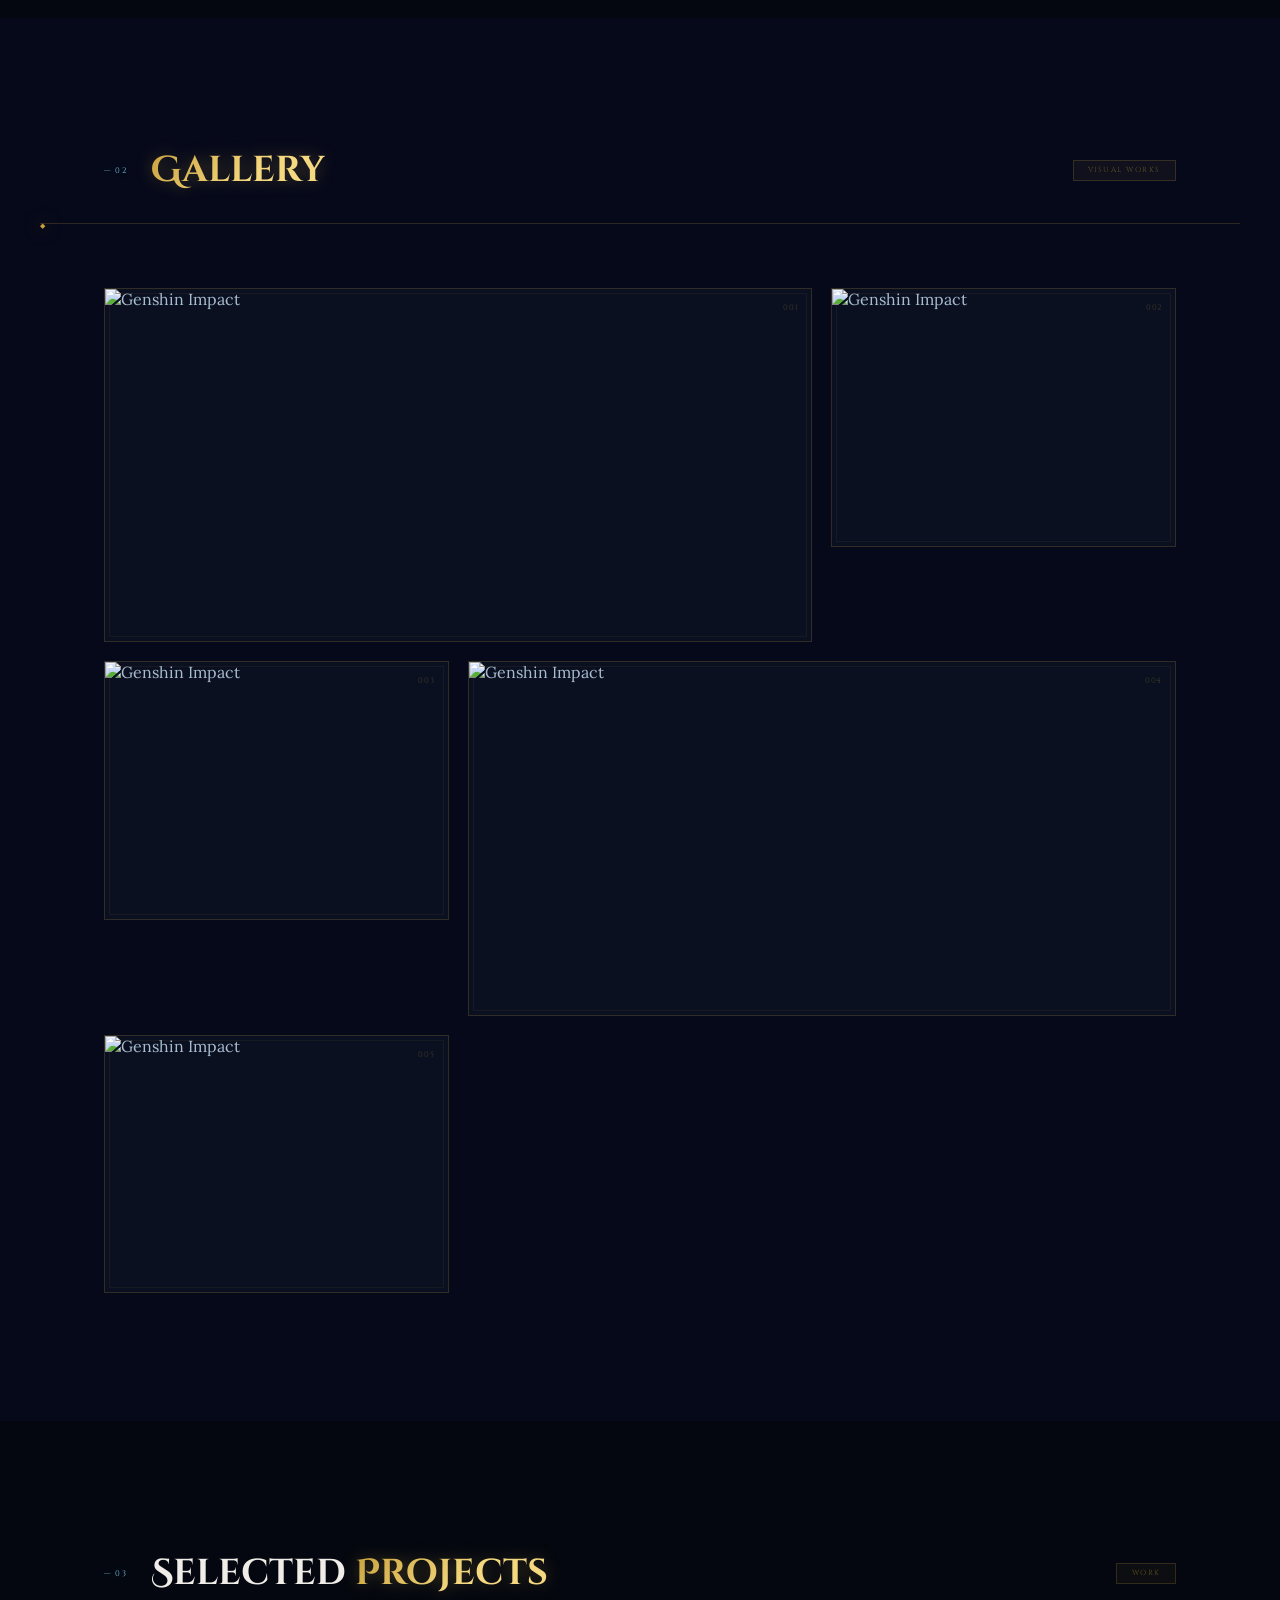
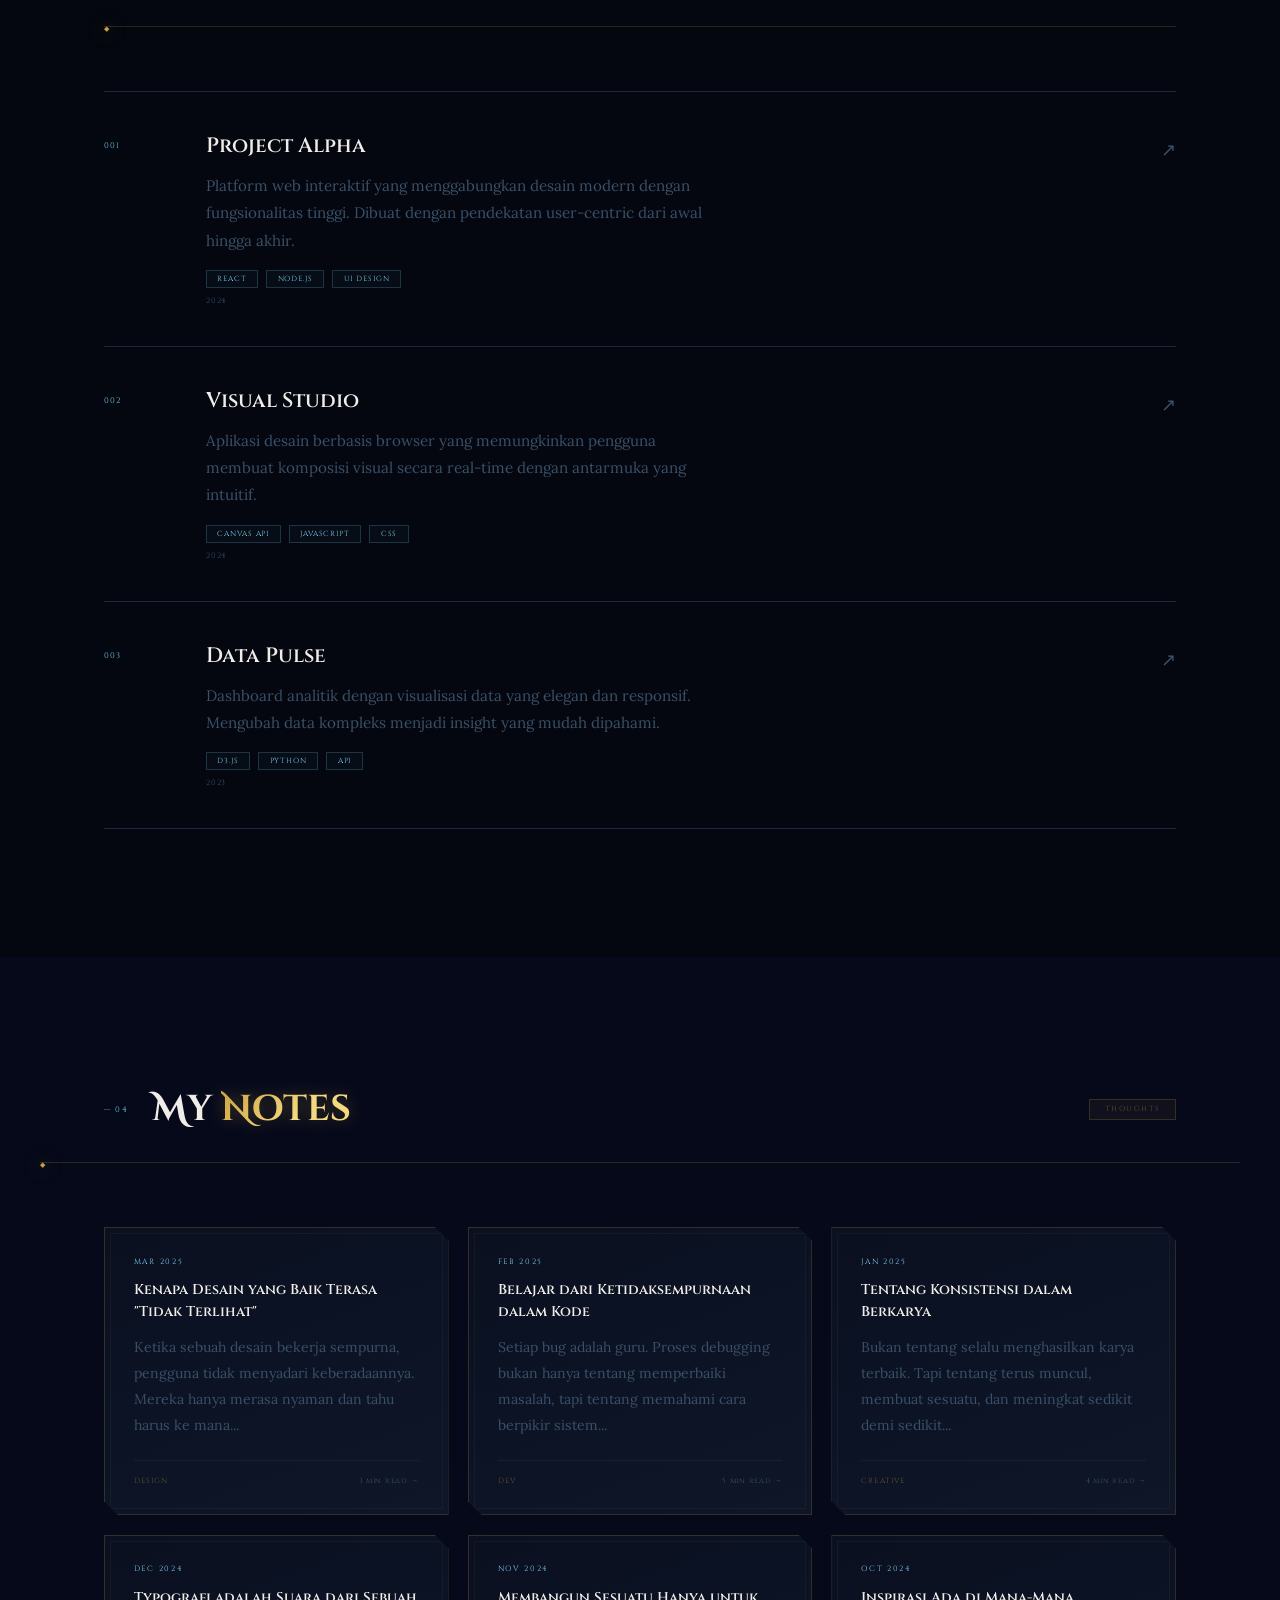
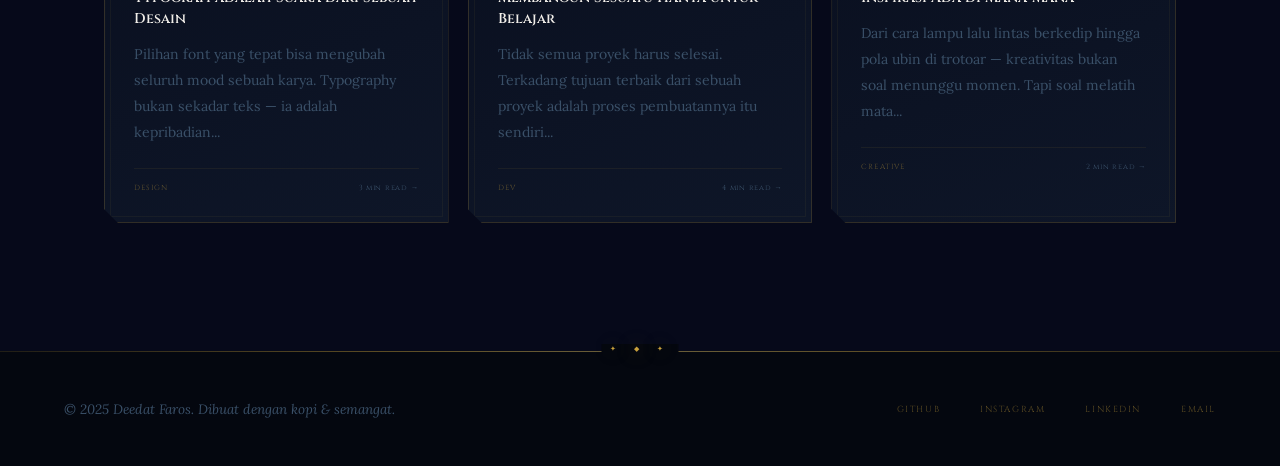
==== commit dcd570b6: "Update gallery images and captions in index.html" ====
--- a/index.html
+++ b/index.html
@@ -102,37 +102,37 @@
   <div class="gallery-grid">
 
     <div class="gallery-item">
-      <img src="gallery1.jpg" alt="Genshin Impact" class="gallery-img"/>
+      <img src="https://genshindb.org/wp-content/uploads/2023/06/Genshin-Impact-3.6-Parade-of-Providence-Wallpaper-Desktop.jpg" alt="Genshin Impact" class="gallery-img"/>
       <div class="gallery-num">001</div>
-      <div class="gallery-caption">Genshin Impact</div>
-      <div class="gallery-overlay"></div>
-    </div>
-
-    <div class="gallery-item">
-      <img src="gallery2.jpg" alt="Genshin Impact" class="gallery-img"/>
+      <div class="gallery-caption">Genshin — Parade of Providence</div>
+      <div class="gallery-overlay"></div>
+    </div>
+
+    <div class="gallery-item">
+      <img src="https://genshindb.org/wp-content/uploads/2023/06/Genshin-Impact-3.4-Lantern-Rite-Desktop-Wallpaper.jpg" alt="Genshin Impact" class="gallery-img"/>
       <div class="gallery-num">002</div>
-      <div class="gallery-caption">Genshin Impact</div>
-      <div class="gallery-overlay"></div>
-    </div>
-
-    <div class="gallery-item">
-      <img src="gallery3.jpg" alt="Honkai Star Rail" class="gallery-img"/>
+      <div class="gallery-caption">Genshin — Lantern Rite</div>
+      <div class="gallery-overlay"></div>
+    </div>
+
+    <div class="gallery-item">
+      <img src="https://genshindb.org/wp-content/uploads/2023/06/Genshin-Impact-3.4-Alhaitham-Desktop-Wallpaper.jpg" alt="Genshin Impact" class="gallery-img"/>
       <div class="gallery-num">003</div>
-      <div class="gallery-caption">Honkai Star Rail</div>
-      <div class="gallery-overlay"></div>
-    </div>
-
-    <div class="gallery-item">
-      <img src="gallery4.jpg" alt="Honkai Star Rail" class="gallery-img"/>
+      <div class="gallery-caption">Genshin — Alhaitham</div>
+      <div class="gallery-overlay"></div>
+    </div>
+
+    <div class="gallery-item">
+      <img src="https://genshindb.org/wp-content/uploads/2023/06/Genshin-Impact-3.5-Windblume-Desktop-Wallpaper.jpg" alt="Genshin Impact" class="gallery-img"/>
       <div class="gallery-num">004</div>
-      <div class="gallery-caption">Honkai Star Rail</div>
-      <div class="gallery-overlay"></div>
-    </div>
-
-    <div class="gallery-item">
-      <img src="gallery5.jpg" alt="Genshin Impact" class="gallery-img"/>
+      <div class="gallery-caption">Genshin — Windblume</div>
+      <div class="gallery-overlay"></div>
+    </div>
+
+    <div class="gallery-item">
+      <img src="https://genshindb.org/wp-content/uploads/2023/06/Genshin-3.6-Baizhu-Wallpaper-Desktop.jpg" alt="Genshin Impact" class="gallery-img"/>
       <div class="gallery-num">005</div>
-      <div class="gallery-caption">Genshin Impact</div>
+      <div class="gallery-caption">Genshin — Baizhu</div>
       <div class="gallery-overlay"></div>
     </div>
 
--- a/style.css
+++ b/style.css
@@ -332,6 +332,32 @@
 .g4 { background: linear-gradient(160deg,#0e0702,#180e03,#200c00); }
 .g5 { background: linear-gradient(160deg,#030a06,#05120a,#081a10); }
 
+.gallery-img {
+  position: absolute;
+  inset: 0;
+  width: 100%; height: 100%;
+  object-fit: cover;
+  transition: transform 0.6s ease;
+  z-index: 1;
+}
+.gallery-item:hover .gallery-img { transform: scale(1.06); }
+
+.gallery-caption {
+  position: absolute;
+  bottom: 1rem; left: 1.2rem;
+  font-family: 'Cinzel', serif;
+  font-size: .52rem;
+  letter-spacing: .22em;
+  text-transform: uppercase;
+  color: rgba(240,237,232,.85);
+  text-shadow: 0 2px 12px rgba(0,0,0,.8);
+  z-index: 5;
+  opacity: 0;
+  transform: translateY(6px);
+  transition: opacity .4s, transform .4s;
+}
+.gallery-item:hover .gallery-caption { opacity: 1; transform: translateY(0); }
+
 /* ══════════════════════════════════════
    PROJECTS
 ══════════════════════════════════════ */
@@ -361,6 +387,8 @@
 ══════════════════════════════════════ */
 .notes-grid { display: grid; grid-template-columns: repeat(3,1fr); gap: 1.2rem; padding: 0 4rem; max-width: 1200px; margin: 0 auto; }
 .note-card {
+  display: block;
+  text-decoration: none;
   background: linear-gradient(160deg, var(--surface), var(--surface2));
   border: 1px solid rgba(200,160,60,.2); padding: 1.8rem;
   position: relative; overflow: hidden; cursor: pointer;
